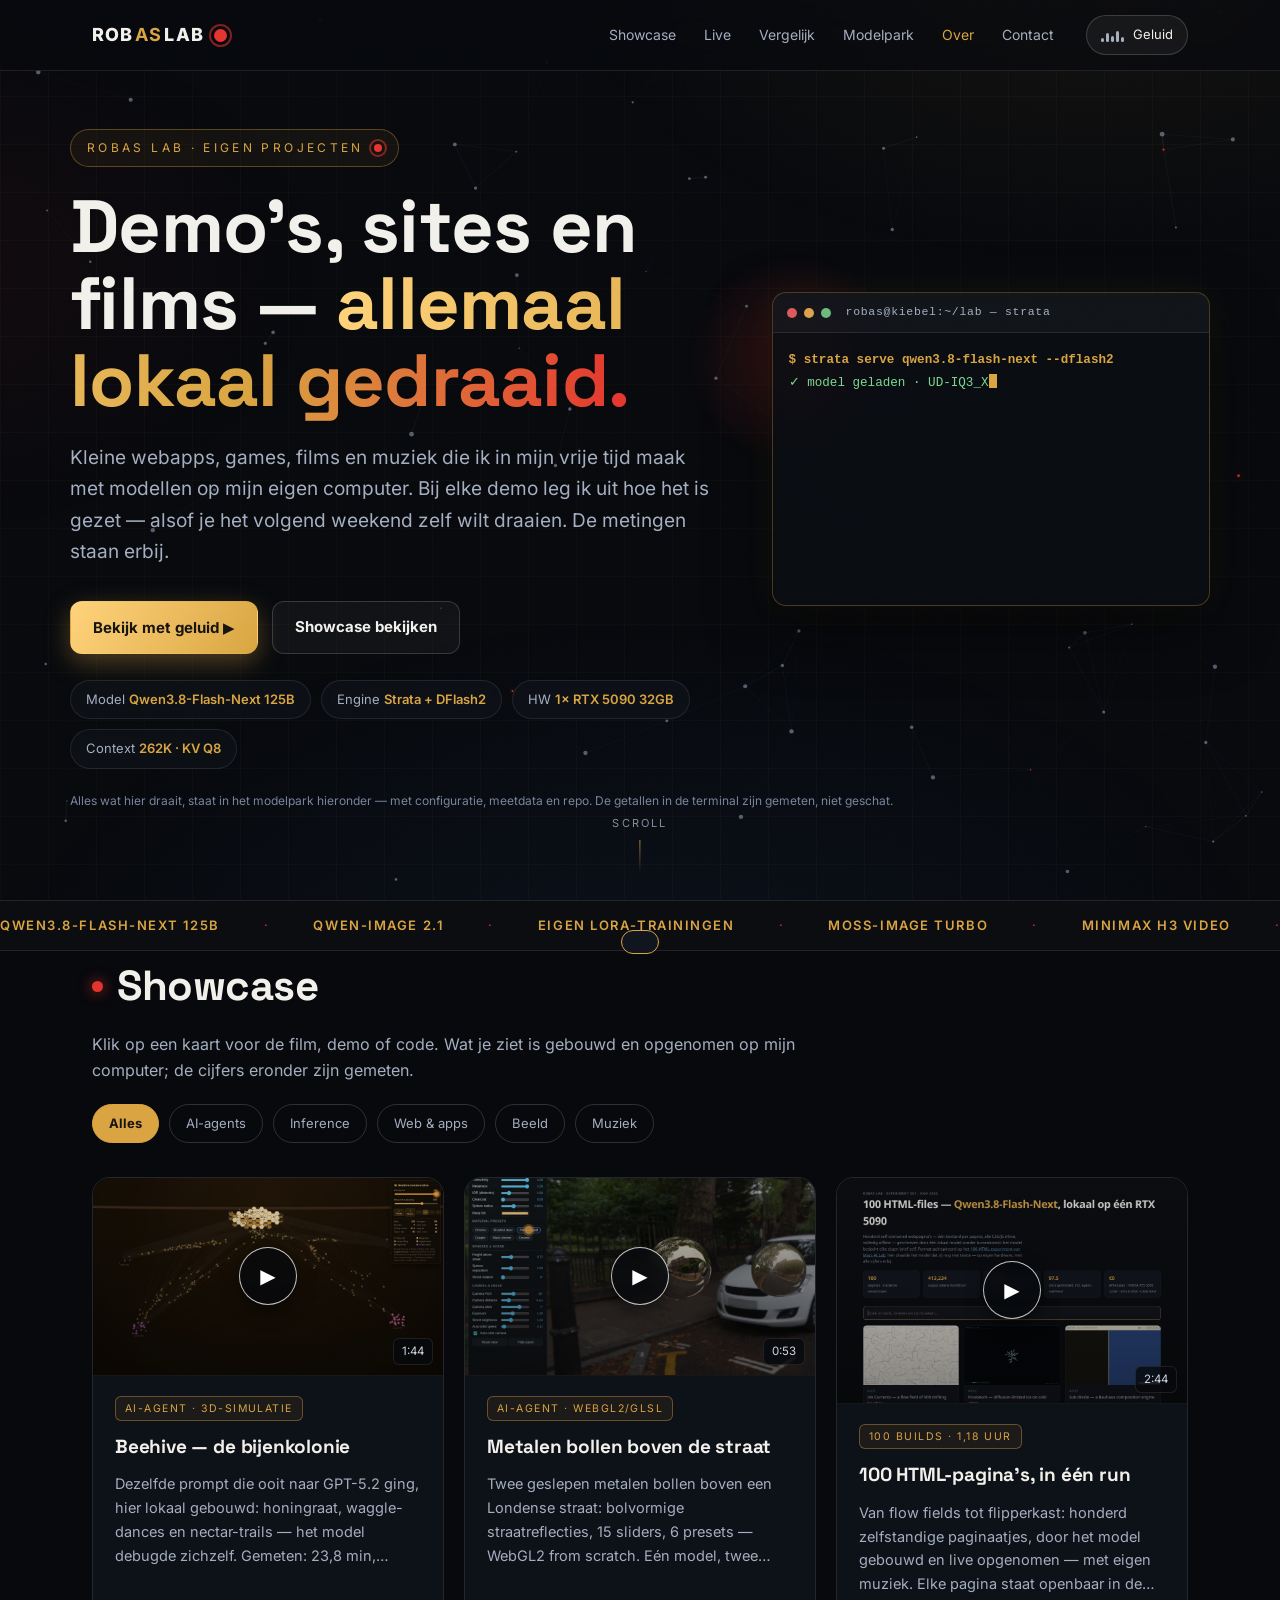
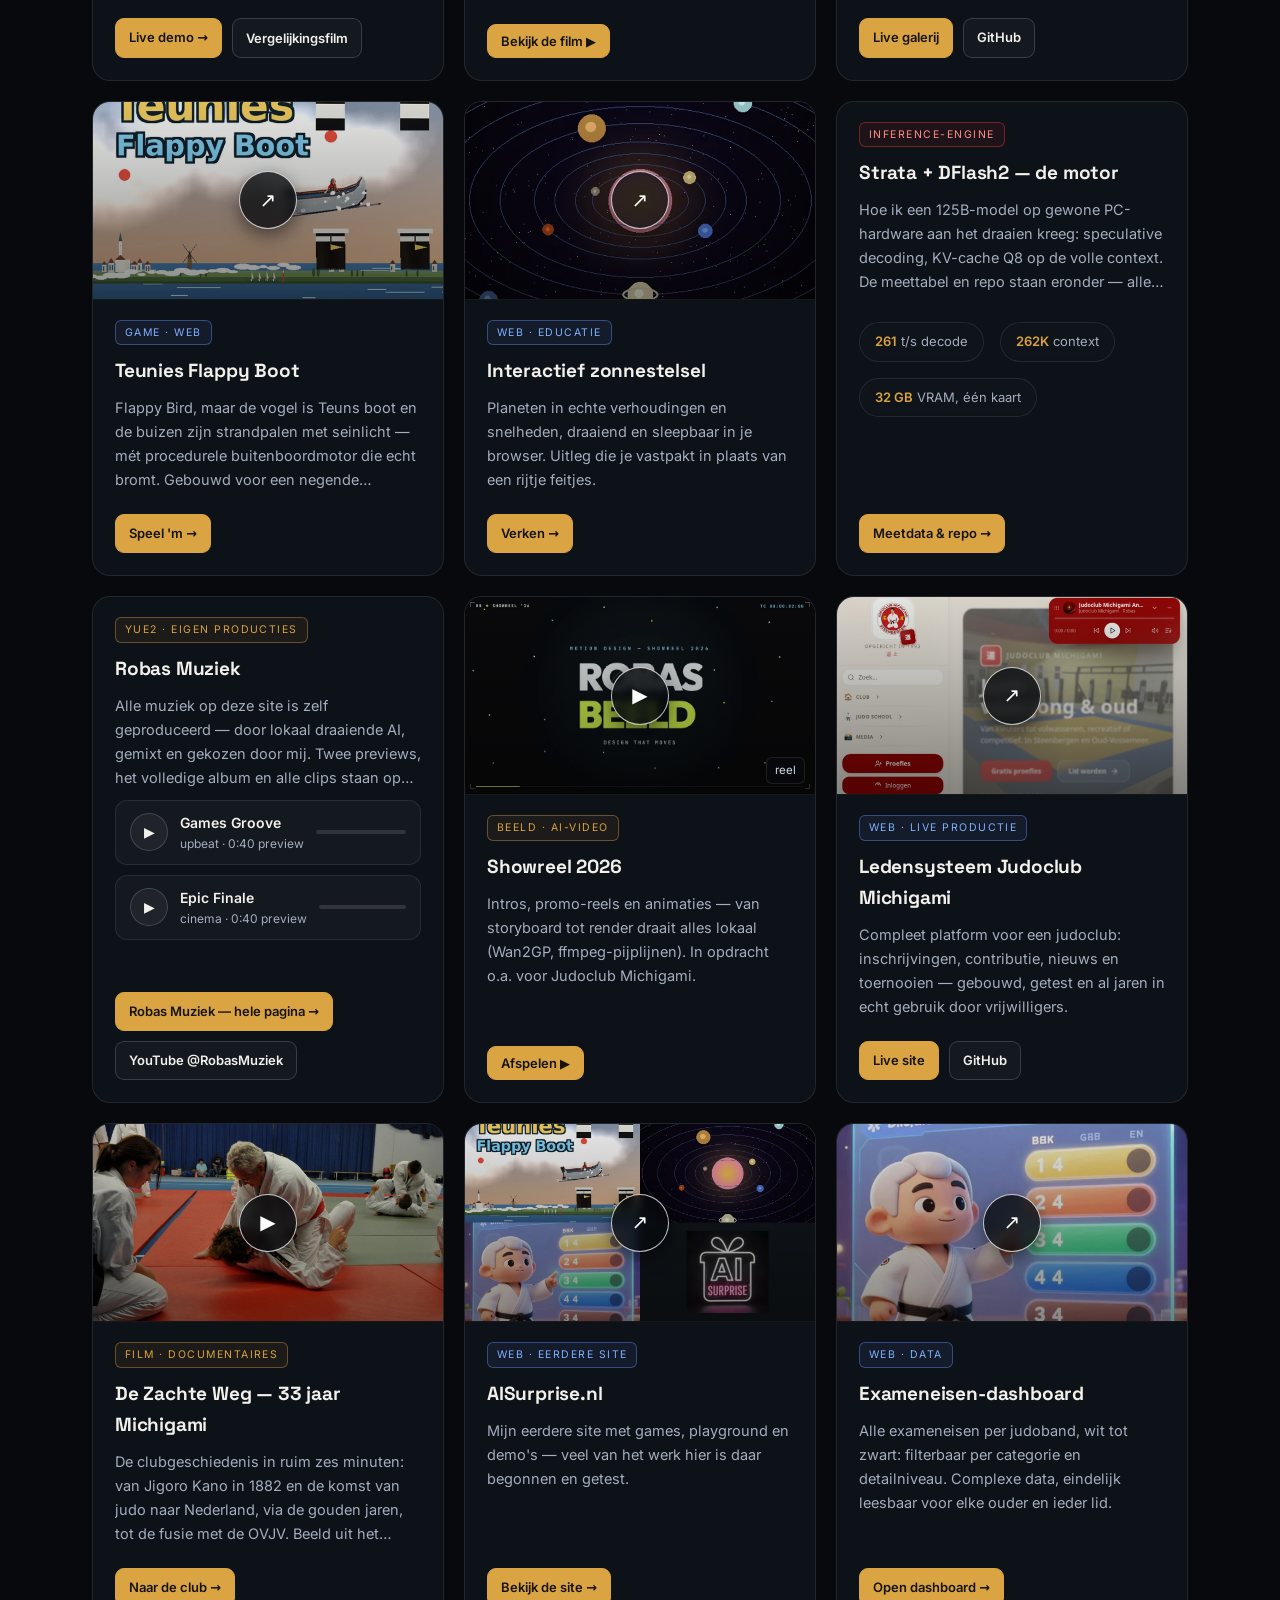
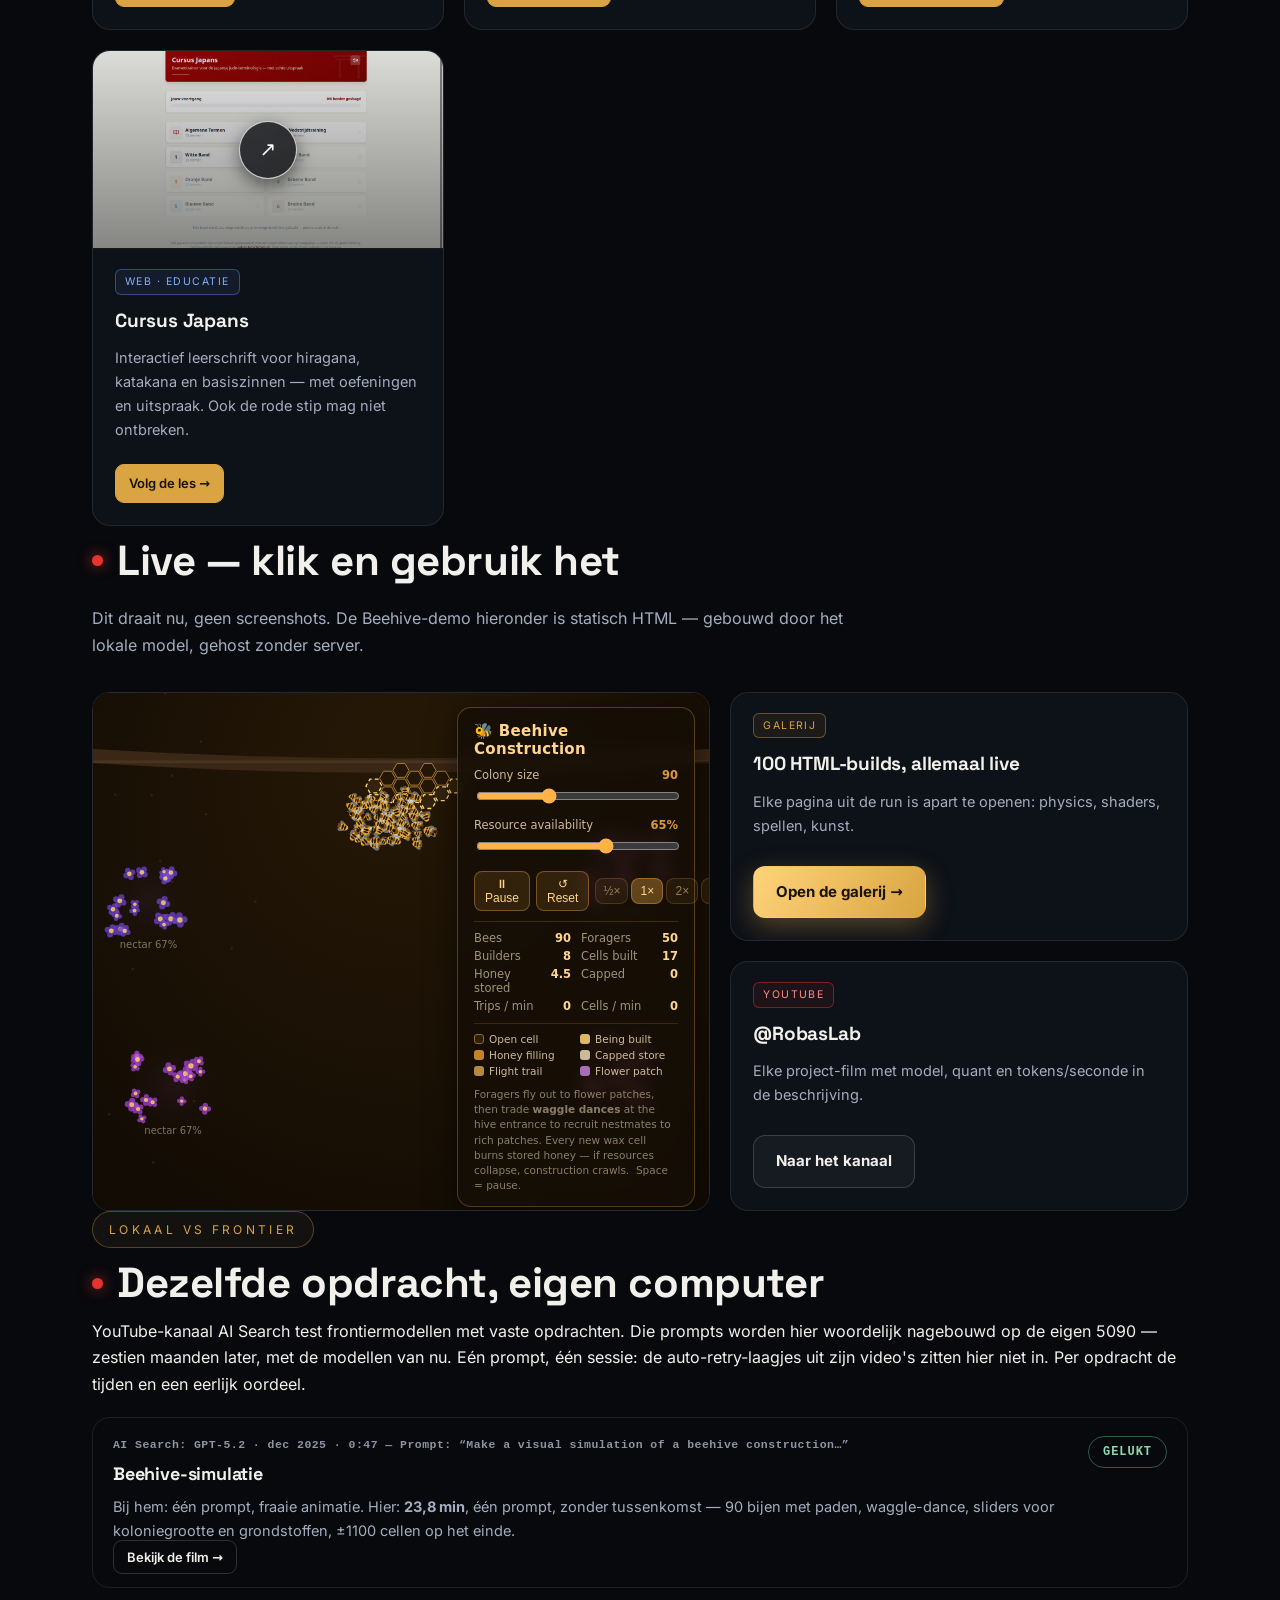
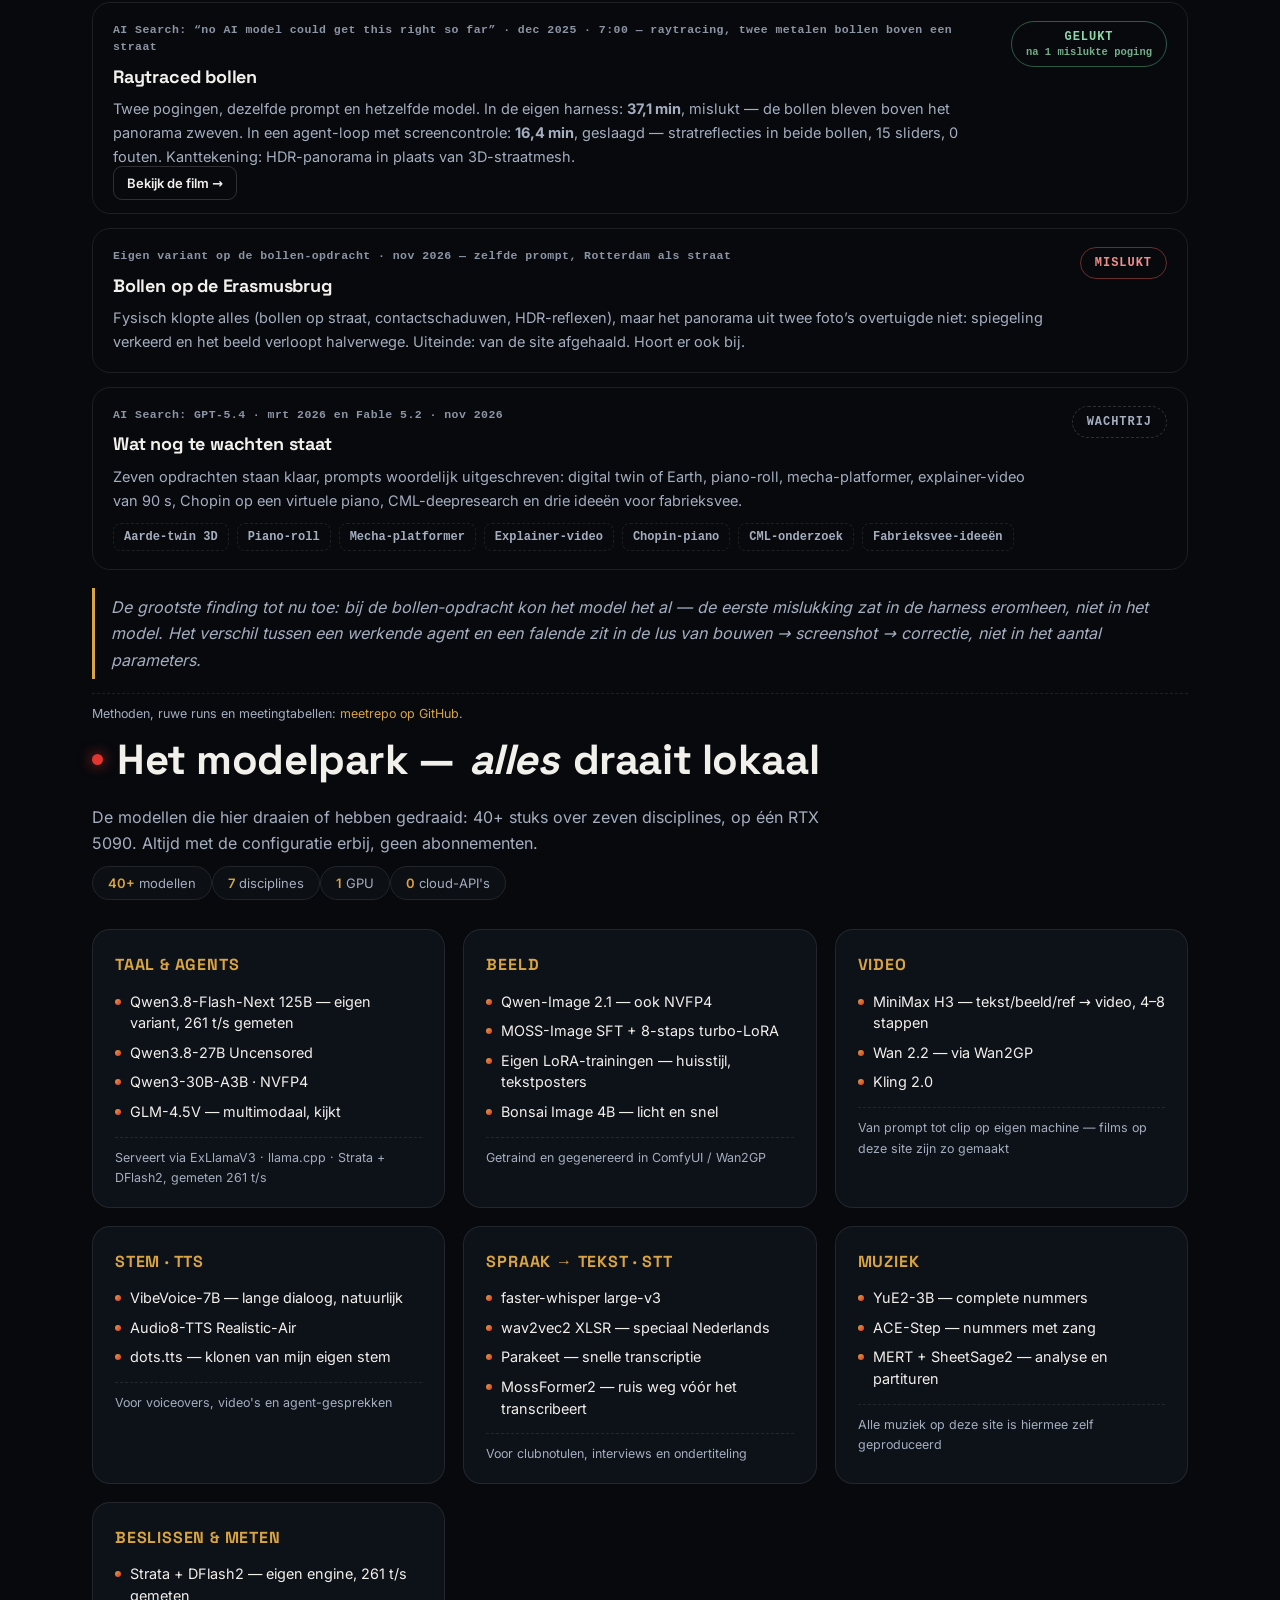
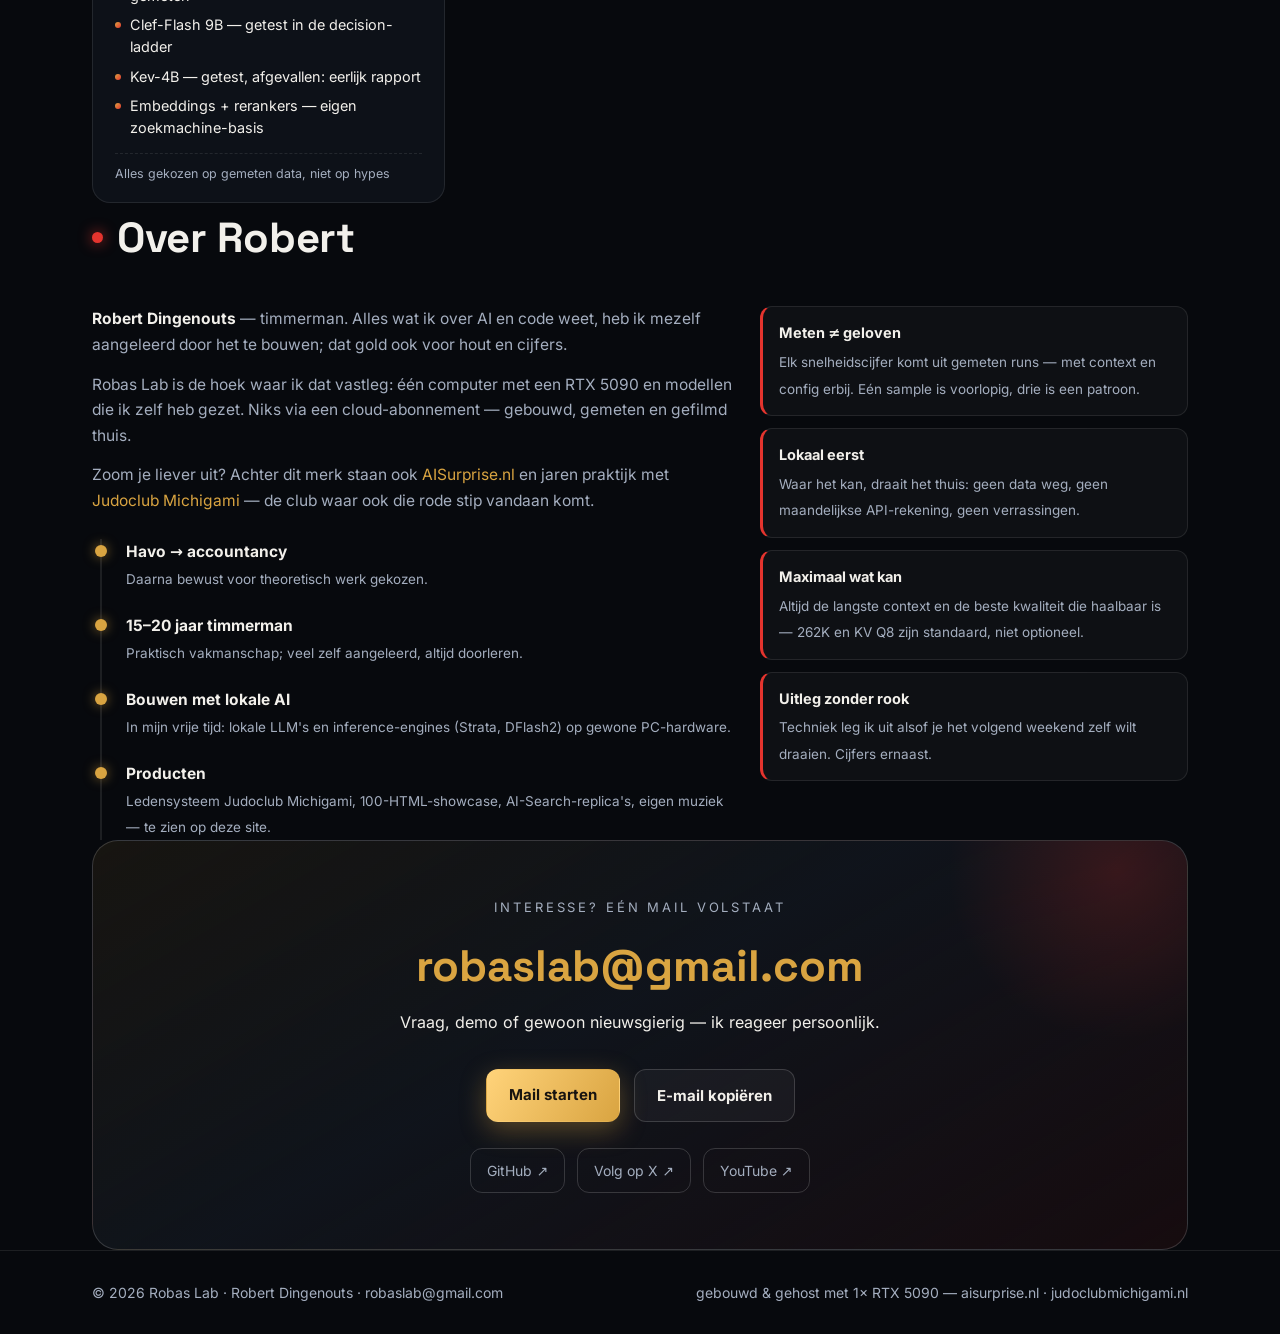
==== index.html @ 370a6f6c "Strata-card: verwijs naar standaard-protocol bench in meetrepo" ====
<!DOCTYPE html>
<html lang="nl">
<head>
<meta charset="UTF-8">
<meta name="viewport" content="width=device-width, initial-scale=1.0">
<title>Robas Lab — demo’s, sites en films, lokaal gebouwd</title>
<meta name="description" content="Demo's, webapps, games, films en muziek van Robert Dingenouts — gebouwd en gedraaid op een eigen computer met lokale AI-modellen, met de metingen erbij.">
<meta property="og:title" content="Robas Lab — demo’s, sites en films, lokaal gebouwd">
<meta property="og:description" content="Demo's, sites en films — gebouwd en gemeten op één computer, zonder cloud.">
<meta property="og:image" content="https://robaslab.nl/media/og-image.jpg">
<meta property="og:url" content="https://robaslab.nl/">
<meta name="twitter:card" content="summary_large_image">
<link rel="canonical" href="https://robaslab.nl/">
<meta property="og:type" content="website">
<link rel="icon" href="data:image/svg+xml,%3Csvg xmlns='http://www.w3.org/2000/svg' viewBox='0 0 32 32'%3E%3Ccircle cx='16' cy='16' r='10' fill='%23e4342e'/%3E%3Ccircle cx='16' cy='16' r='14' fill='none' stroke='%23d9a441' stroke-width='2'/%3E%3C/svg%3E">
<link rel="preload" href="/assets/fonts/inter-var.woff2" as="font" type="font/woff2" crossorigin>
<link rel="preload" href="/assets/fonts/space-grotesk-var.woff2" as="font" type="font/woff2" crossorigin>
<link rel="stylesheet" href="assets/app.css">
<noscript><style>.rv{opacity:1!important;transform:none!important}</style></noscript>
<script type="application/ld+json">
{"@context":"https://schema.org","@graph":[
 {"@type":"Person","name":"Robert Dingenouts","alternateName":"Robas","url":"https://robaslab.nl/","sameAs":["https://github.com/RobertDingenouts","https://www.youtube.com/@RobasLab","https://www.youtube.com/@RobasMuziek"]},
 {"@type":"WebSite","name":"Robas Lab","url":"https://robaslab.nl/","inLanguage":"nl"}]}
</script>
</head>
<body>
<a class="skip" href="#showcase">Naar inhoud</a>
<div id="bar"></div>

<header><div class="wrap"><nav>
  <span class="brand">ROB<b>AS</b> LAB<span class="dot"></span></span>
  <span class="links">
    <a href="#showcase">Showcase</a><a href="#live">Live</a><a href="#vergelijk">Vergelijk</a><a href="#modelpark">Modelpark</a><a href="#over">Over</a><a href="#contact">Contact</a>
  </span>
  <button id="bgmBtn" aria-label="Achtergrondmuziek aan/uit" aria-pressed="false"><span class="eq"><i></i><i></i><i></i><i></i><i></i></span><span class="t">Geluid</span></button>
</nav></div></header>

<canvas id="net"></canvas>

<audio id="bgm" src="media/site-bgm.m4a" loop preload="none"></audio>
<audio id="pre1" src="previews/preview-groove.m4a" preload="none"></audio>
<audio id="pre2" src="previews/preview-finale.m4a" preload="none"></audio>

<!-- ══ HERO ══ -->
<section class="hero wrap">
 <div class="hero-grid">
  <div class="hero-main">
  <span class="kicker rv">Robas Lab · eigen projecten <span class="dot"></span></span>
  <h1 class="rv" data-d="1">Demo’s, sites en films — <em>allemaal lokaal gedraaid.</em></h1>
  <p class="lead rv" data-d="2">Kleine webapps, games, films en muziek die ik in mijn vrije tijd maak met modellen op mijn eigen computer. Bij elke demo leg ik uit hoe het is gezet — alsof je het volgend weekend zelf wilt draaien. De metingen staan erbij.</p>
  <div class="cta rv" data-d="3">
    <button class="btn gold" id="soundCTA">Bekijk met geluid ▶</button>
    <a class="btn ghost" href="#showcase">Showcase bekijken</a>
  </div>
  <div class="badges rv" data-d="4">
    <span class="badge">Model <b>Qwen3.8-Flash-Next 125B</b></span>
    <span class="badge">Engine <b>Strata + DFlash2</b></span>
    <span class="badge">HW <b>1× RTX 5090 32GB</b></span>
    <span class="badge">Context <b>262K · KV Q8</b></span>
  </div>
  </div>
  <div class="term rv" data-d="4" aria-hidden="true">
    <div class="tbar"><i style="background:#f66"></i><i style="background:#fb5"></i><i style="background:#7bd88f"></i><span>robas@kiebel:~/lab — strata</span></div>
    <pre id="tlog"></pre>
  </div>
 </div>
  <p class="footnote rv" data-d="4">Alles wat hier draait, staat in het modelpark hieronder — met configuratie, meetdata en repo. De getallen in de terminal zijn gemeten, niet geschat.</p>
  <div class="scrollhint">scroll</div>
</section>

<!-- ══ MARQUEE ══ -->
<div class="marquee"><div class="track">
  <span><b>Qwen3.8-Flash-Next 125B</b><i>·</i><b>Qwen-Image 2.1</b><i>·</i><b>eigen LoRA-trainingen</b><i>·</i><b>MOSS-Image turbo</b><i>·</i><b>MiniMax H3 video</b><i>·</i><b>Wan 2.2</b><i>·</i><b>VibeVoice TTS</b><i>·</i><b>stemklonk dots.tts</b><i>·</i><b>faster-whisper NL</b><i>·</i><b>YuE2 nummers</b><i>·</i><b>ACE-Step</b><i>·</i><b>Strata + DFlash2</b><i>·</i></span>
  <span aria-hidden="true"><b>Qwen3.8-Flash-Next 125B</b><i>·</i><b>Qwen-Image 2.1</b><i>·</i><b>eigen LoRA-trainingen</b><i>·</i><b>MOSS-Image turbo</b><i>·</i><b>MiniMax H3 video</b><i>·</i><b>Wan 2.2</b><i>·</i><b>VibeVoice TTS</b><i>·</i><b>stemklonk dots.tts</b><i>·</i><b>faster-whisper NL</b><i>·</i><b>YuE2 nummers</b><i>·</i><b>ACE-Step</b><i>·</i><b>Strata + DFlash2</b><i>·</i></span>
</div></div>

<!-- ══ SHOWCASE ══ -->
<section id="showcase" class="wrap">
  <div class="sec-head">
    <h2 class="rv">Showcase</h2>
    <p class="rv" data-d="1">Klik op een kaart voor de film, demo of code. Wat je ziet is gebouwd en opgenomen op mijn computer; de cijfers eronder zijn gemeten.</p>
    <div class="chips rv" data-d="2">
      <button class="chip on" data-filter="all" aria-pressed="true">Alles</button>
      <button class="chip" data-filter="agent" aria-pressed="false">AI-agents</button>
      <button class="chip" data-filter="engine" aria-pressed="false">Inference</button>
      <button class="chip" data-filter="web" aria-pressed="false">Web & apps</button>
      <button class="chip" data-filter="beeld" aria-pressed="false">Beeld</button>
      <button class="chip" data-filter="muziek" aria-pressed="false">Muziek</button>
    </div>
  </div>

  <div class="grid">
    <article class="card rv" data-tags="agent beeld">
      <div class="media" data-open="media/film-beehive.mp4" data-label="Beehive — lokaal gebouwde bijenkolonie-agent (film, 1:44)">
        <img src="media/poster-beehive.jpg" alt="Beehive simulatie poster" loading="lazy">
        <div class="play"><i>▶</i></div><span class="dur">1:44</span>
      </div>
      <div class="body"><span class="tag">AI-agent · 3D-simulatie</span>
        <h3>Beehive — de bijenkolonie</h3>
        <p>Dezelfde prompt die ooit naar GPT-5.2 ging, hier lokaal gebouwd: honingraat, waggle-dances en nectar-trails — het model debugde zichzelf. Gemeten: 23,8 min, 8,77M tokens (99% cache).</p>
        <div class="row"><a class="mini solid" href="apps/beehive.html" target="_blank" rel="noopener">Live demo →</a>
          <button class="mini" data-open="media/beehive-compare.mp4" data-label="Zij (GPT-5.2) vs. de onzen — zelfde prompt, 60 seconden">Vergelijkingsfilm</button></div>
      </div>
    </article>

    <article class="card rv" data-d="1" data-tags="agent beeld">
      <div class="media" data-open="media/film-spheres.mp4" data-label="Metalen bollen boven de straat — bolvormige reflecties (film, 0:53)">
        <img src="media/poster-spheres.jpg" alt="Metalen bollen met straatreflecties" loading="lazy">
        <div class="play"><i>▶</i></div><span class="dur">0:53</span>
      </div>
      <div class="body"><span class="tag">AI-agent · WebGL2/GLSL</span>
        <h3>Metalen bollen boven de straat</h3>
        <p>Twee geslepen metalen bollen boven een Londense straat: bolvormige straatreflecties, 15 sliders, 6 presets — WebGL2 from scratch. Eén model, twee opzetten: met een agent die z'n eigen beeld checkt in 16,4 min geslaagd; zonder faalde het.</p>
        <div class="row"><button class="mini solid" data-open="media/film-spheres.mp4" data-label="Metalen bollen boven de straat (film)">Bekijk de film ▶</button></div>
      </div>
    </article>

    <article class="card rv" data-tags="agent web">
      <div class="media" data-open="https://www.youtube-nocookie.com/embed/NDL1NnzTWKs" data-type="yt" data-label="100 HTML-pagina's, zelf gebouwd door mijn lokale AI (YouTube, 2:44)">
        <img src="media/poster-100html.png" alt="Galerij van 100 HTML-pagina's" loading="lazy">
        <div class="play"><i>▶</i></div><span class="dur">2:44</span>
      </div>
      <div class="body"><span class="tag">100 builds · 1,18 uur</span>
        <h3>100 HTML-pagina's, in één run</h3>
        <p>Van flow fields tot flipperkast: honderd zelfstandige paginaatjes, door het model gebouwd en live opgenomen — met eigen muziek. Elke pagina staat openbaar in de galerij.</p>
        <div class="row"><a class="mini solid" href="https://robertdingenouts.github.io/Qwen3.8-Flash-Next-100-HTML-Files/" target="_blank" rel="noopener">Live galerij</a>
          <a class="mini" href="https://github.com/RobertDingenouts/Qwen3.8-Flash-Next-100-HTML-Files" target="_blank" rel="noopener">GitHub</a></div>
      </div>
    </article>

    <article class="card rv" data-tags="web">
      <div class="media" data-open="https://aisurprise.nl/apps/teunies-flappy-boot/index.html" data-type="demo" data-label="Teunies Flappy Boot — speelbaar in je browser">
        <img src="media/poster-teunies.jpg" alt="Teunies Flappy Boot" loading="lazy">
        <div class="play"><i>↗</i></div>
      </div>
      <div class="body"><span class="tag blue">Game · web</span>
        <h3>Teunies Flappy Boot</h3>
        <p>Flappy Bird, maar de vogel is Teuns boot en de buizen zijn strandpalen met seinlicht — mét procedurele buitenboordmotor die echt bromt. Gebouwd voor een negende verjaardag, live in de browser.</p>
        <div class="row"><a class="mini solid" href="https://aisurprise.nl/apps/teunies-flappy-boot/index.html" target="_blank" rel="noopener">Speel 'm →</a></div>
      </div>
    </article>

    <article class="card rv" data-d="1" data-tags="web">
      <div class="media" data-open="https://aisurprise.nl/playground/zonnestelsel" data-type="demo" data-label="Interactief zonnestelsel — draaiend 3D-model in je browser">
        <img src="media/poster-zonnestelsel.jpg" alt="Interactief zonnestelsel" loading="lazy">
        <div class="play"><i>↗</i></div>
      </div>
      <div class="body"><span class="tag blue">Web · educatie</span>
        <h3>Interactief zonnestelsel</h3>
        <p>Planeten in echte verhoudingen en snelheden, draaiend en sleepbaar in je browser. Uitleg die je vastpakt in plaats van een rijtje feitjes.</p>
        <div class="row"><a class="mini solid" href="https://aisurprise.nl/playground/zonnestelsel" target="_blank" rel="noopener">Verken →</a></div>
      </div>
    </article>

    <article class="card rv" data-d="1" data-tags="engine">
      <div class="body"><span class="tag red">Inference-engine</span>
        <h3>Strata + DFlash2 — de motor</h3>
        <p>Hoe ik een 125B-model op gewone PC-hardware aan het draaien kreeg: speculative decoding, KV-cache Q8 op de volle context. De meettabel en repo staan eronder — alles is gemeten, niets geschat. Ook een standaard-protocol bench (thinking aan, 11/12 sanity-checks) staat in de repo.</p>
        <div class="row" style="gap:16px;margin:6px 0 2px">
          <span class="badge"><b>261</b> t/s decode</span><span class="badge"><b>262K</b> context</span><span class="badge"><b>32 GB</b> VRAM, één kaart</span>
        </div>
        <div class="row"><a class="mini solid" href="https://github.com/RobertDingenouts/qwen38-flashnext-strata-rtx5090" target="_blank" rel="noopener">Meetdata & repo →</a></div>
      </div>
    </article>

    <article class="card rv" data-d="2" data-tags="muziek">
      <div class="body"><span class="tag">YuE2 · eigen producties</span>
        <h3>Robas Muziek</h3>
        <p>Alle muziek op deze site is zelf geproduceerd — door lokaal draaiende AI, gemixt en gekozen door mij. Twee previews, het volledige album en alle clips staan op de eigen muzieksite:</p>
        <div class="trackrow"><button data-p="1" aria-label="Preview afspelen">▶</button><div><div class="tt">Games Groove</div><div class="ts">upbeat · 0:40 preview</div></div><div class="prog"><i></i></div></div>
        <div class="trackrow"><button data-p="2" aria-label="Preview afspelen">▶</button><div><div class="tt">Epic Finale</div><div class="ts">cinema · 0:40 preview</div></div><div class="prog"><i></i></div></div>
        <div class="row"><a class="mini solid" href="/muziek/">Robas Muziek — hele pagina →</a><a class="mini" href="https://www.youtube.com/@RobasMuziek" target="_blank" rel="noopener">YouTube @RobasMuziek</a></div>
      </div>
    </article>

    <article class="card rv" data-tags="beeld">
      <div class="media" data-open="media/showreel.mp4" data-label="Robas Beeld — showreel 2026">
        <img src="media/poster-showreel.jpg" alt="Showreel poster" loading="lazy">
        <div class="play"><i>▶</i></div><span class="dur">reel</span>
      </div>
      <div class="body"><span class="tag">Beeld · AI-video</span>
        <h3>Showreel 2026</h3>
        <p>Intros, promo-reels en animaties — van storyboard tot render draait alles lokaal (Wan2GP, ffmpeg-pijplijnen). In opdracht o.a. voor Judoclub Michigami.</p>
        <div class="row"><button class="mini solid" data-open="media/showreel.mp4" data-label="Robas Beeld — showreel 2026">Afspelen ▶</button></div>
      </div>
    </article>

    <article class="card rv" data-d="1" data-tags="web">
      <div class="media" data-open="https://judoclubmichigami.nl" data-type="demo" data-label="Judoclub Michigami — ledensysteem & website (live)">
        <img src="media/poster-judoclub.jpg" alt="Judoclub Michigami platform" loading="lazy">
        <div class="play"><i>↗</i></div>
      </div>
      <div class="body"><span class="tag blue">Web · live productie</span>
        <h3>Ledensysteem Judoclub Michigami</h3>
        <p>Compleet platform voor een judoclub: inschrijvingen, contributie, nieuws en toernooien — gebouwd, getest en al jaren in echt gebruik door vrijwilligers.</p>
        <div class="row"><a class="mini solid" href="https://judoclubmichigami.nl" target="_blank" rel="noopener">Live site</a>
          <a class="mini" href="https://github.com/RobertDingenouts/judoclub-michigami" target="_blank" rel="noopener">GitHub</a></div>
      </div>
    </article>

    <article class="card rv" data-d="2" data-tags="beeld">
      <div class="media" data-open="https://www.youtube-nocookie.com/embed/2Y2AwNtH3Qk" data-type="yt" data-label="De Zachte Weg — 33 jaar Judoclub Michigami (1882–2027)">
        <img src="media/poster-docu.jpg" alt="De Zachte Weg — mini-documentaire Judoclub Michigami" loading="lazy">
        <div class="play"><i>▶</i></div>
      </div>
      <div class="body"><span class="tag">Film · documentaires</span>
        <h3>De Zachte Weg — 33 jaar Michigami</h3>
        <p>De clubgeschiedenis in ruim zes minuten: van Jigoro Kano in 1882 en de komst van judo naar Nederland, via de gouden jaren, tot de fusie met de OVJV. Beeld uit het clubarchief, vertelling en montage vanaf mijn rig — met hoofdstukken in de beschrijving.</p>
        <div class="row"><a class="mini solid" href="https://judoclubmichigami.nl" target="_blank" rel="noopener">Naar de club →</a></div>
      </div>
    </article>

    <article class="card rv" data-d="3" data-tags="web">
      <div class="media" data-open="https://aisurprise.nl" data-type="demo" data-label="AISurprise.nl — studio-site met al de showcases en games">
        <img src="media/poster-aisurprise.jpg" alt="AISurprise.nl" loading="lazy">
        <div class="play"><i>↗</i></div>
      </div>
      <div class="body"><span class="tag blue">Web · eerdere site</span>
        <h3>AISurprise.nl</h3>
        <p>Mijn eerdere site met games, playground en demo's — veel van het werk hier is daar begonnen en getest.</p>
        <div class="row"><a class="mini solid" href="https://aisurprise.nl" target="_blank" rel="noopener">Bekijk de site →</a></div>
      </div>
    </article>

    <article class="card rv" data-d="4" data-tags="web">
      <div class="media" data-open="https://aisurprise.nl/apps/exameneisen-dashboard.html" data-type="demo" data-label="Exameneisen-dashboard — alle judo-eisen per band, filterbaar">
        <img src="media/poster-exameneisen.jpg" alt="Exameneisen dashboard" loading="lazy">
        <div class="play"><i>↗</i></div>
      </div>
      <div class="body"><span class="tag blue">Web · data</span>
        <h3>Exameneisen-dashboard</h3>
        <p>Alle exameneisen per judoband, wit tot zwart: filterbaar per categorie en detailniveau. Complexe data, eindelijk leesbaar voor elke ouder en ieder lid.</p>
        <div class="row"><a class="mini solid" href="https://aisurprise.nl/apps/exameneisen-dashboard.html" target="_blank" rel="noopener">Open dashboard →</a></div>
      </div>
    </article>

    <article class="card rv" data-d="2" data-tags="web">
      <div class="media" data-open="https://robertdingenouts.github.io/cursus-japans/" data-type="demo" data-label="Cursus Japans — interactief leerschrift (live)">
        <img src="media/poster-japans.jpg" alt="Cursus Japans website" loading="lazy">
        <div class="play"><i>↗</i></div>
      </div>
      <div class="body"><span class="tag blue">Web · educatie</span>
        <h3>Cursus Japans</h3>
        <p>Interactief leerschrift voor hiragana, katakana en basiszinnen — met oefeningen en uitspraak. Ook de rode stip mag niet ontbreken.</p>
        <div class="row"><a class="mini solid" href="https://robertdingenouts.github.io/cursus-japans/" target="_blank" rel="noopener">Volg de les →</a></div>
      </div>
    </article>
  </div>
</section>

<!-- ══ LIVE ══ -->
<section id="live" class="wrap">
  <div class="sec-head">
    <h2 class="rv">Live — klik en gebruik het</h2>
    <p class="rv" data-d="1">Dit draait nu, geen screenshots. De Beehive-demo hieronder is statisch HTML — gebouwd door het lokale model, gehost zonder server.</p>
  </div>
  <div class="livegrid">
    <div class="livebox rv"><iframe src="apps/beehive.html" title="Beehive live demo" loading="lazy" allowfullscreen></iframe></div>
    <div style="display:flex;flex-direction:column;gap:20px">
      <div class="card rv" data-d="1"><div class="body">
        <span class="tag">Galerij</span><h3>100 HTML-builds, allemaal live</h3>
        <p>Elke pagina uit de run is apart te openen: physics, shaders, spellen, kunst.</p>
        <div class="row"><a class="btn gold" style="margin-top:6px" href="https://robertdingenouts.github.io/Qwen3.8-Flash-Next-100-HTML-Files/" target="_blank" rel="noopener">Open de galerij →</a></div>
      </div></div>
      <div class="card rv" data-d="2"><div class="body">
        <span class="tag red">YouTube</span><h3>@RobasLab</h3>
        <p>Elke project-film met model, quant en tokens/seconde in de beschrijving.</p>
        <div class="row"><a class="btn ghost" style="margin-top:6px" href="https://www.youtube.com/@RobasLab" target="_blank" rel="noopener">Naar het kanaal</a></div>
      </div></div>
    </div>
  </div>
</section>

<!-- ══ MODELARK ══ -->
<section id="vergelijk" class="wrap">
  <span class="kicker rv">Lokaal vs frontier</span>
  <h2 class="rv">Dezelfde opdracht, eigen computer</h2>
  <p class="sub rv">YouTube-kanaal AI Search test frontiermodellen met vaste opdrachten. Die prompts worden hier woordelijk nagebouwd op de eigen 5090 — zestien maanden later, met de modellen van nu. Eén prompt, één sessie: de auto-retry-laagjes uit zijn video's zitten hier niet in. Per opdracht de tijden en een eerlijk oordeel.</p>
  <div class="vs rv">
    <div class="vrow"><div>
      <div class="vmeta">AI Search: GPT-5.2 · dec 2025 · 0:47 — Prompt: “Make a visual simulation of a beehive construction…”</div>
      <h3>Beehive-simulatie</h3>
      <p>Bij hem: één prompt, fraaie animatie. Hier: <b>23,8 min</b>, één prompt, zonder tussenkomst — 90 bijen met paden, waggle-dance, sliders voor koloniegrootte en grondstoffen, ±1100 cellen op het einde.</p>
      <div class="row"><span class="mini" data-open="media/film-beehive.mp4" data-type="film" data-label="Beehive — 23,8 min, 1 prompt, lokaal">Bekijk de film →</span></div>
    </div><span class="vstat ok">Gelukt</span></div>
    <div class="vrow"><div>
      <div class="vmeta">AI Search: “no AI model could get this right so far” · dec 2025 · 7:00 — raytracing, twee metalen bollen boven een straat</div>
      <h3>Raytraced bollen</h3>
      <p>Twee pogingen, dezelfde prompt en hetzelfde model. In de eigen harness: <b>37,1 min</b>, mislukt — de bollen bleven boven het panorama zweven. In een agent-loop met screencontrole: <b>16,4 min</b>, geslaagd — stratreflecties in beide bollen, 15 sliders, 0 fouten. Kanttekening: HDR-panorama in plaats van 3D-straatmesh.</p>
      <div class="row"><span class="mini" data-open="media/film-spheres.mp4" data-type="film" data-label="Metalen bollen boven de straat — raytracing, lokaal">Bekijk de film →</span></div>
    </div><span class="vstat ok">Gelukt<br><small>na 1 mislukte poging</small></span></div>
    <div class="vrow"><div>
      <div class="vmeta">Eigen variant op de bollen-opdracht · nov 2026 — zelfde prompt, Rotterdam als straat</div>
      <h3>Bollen op de Erasmusbrug</h3>
      <p>Fysisch klopte alles (bollen op straat, contactschaduwen, HDR-reflexen), maar het panorama uit twee foto’s overtuigde niet: spiegeling verkeerd en het beeld verloopt halverwege. Uiteinde: van de site afgehaald. Hoort er ook bij.</p>
    </div><span class="vstat fail">Mislukt</span></div>
    <div class="vrow"><div>
      <div class="vmeta">AI Search: GPT-5.4 · mrt 2026 en Fable 5.2 · nov 2026</div>
      <h3>Wat nog te wachten staat</h3>
      <p>Zeven opdrachten staan klaar, prompts woordelijk uitgeschreven: digital twin of Earth, piano-roll, mecha-platformer, explainer-video van 90 s, Chopin op een virtuele piano, CML-deepresearch en drie ideeën voor fabrieksvee.</p>
      <div class="vlist"><span>Aarde-twin 3D</span><span>Piano-roll</span><span>Mecha-platformer</span><span>Explainer-video</span><span>Chopin-piano</span><span>CML-onderzoek</span><span>Fabrieksvee-ideeën</span></div>
    </div><span class="vstat wait">Wachtrij</span></div>
  </div>
  <p class="vlesson rv">De grootste finding tot nu toe: bij de bollen-opdracht kon het model het al — de eerste mislukking zat in de harness eromheen, niet in het model. Het verschil tussen een werkende agent en een falende zit in de lus van bouwen → screenshot → correctie, niet in het aantal parameters.</p>
  <p class="mnote rv">Methoden, ruwe runs en meetingtabellen: <a href="https://github.com/RobertDingenouts/qwen38-flashnext-strata-rtx5090" target="_blank" rel="noopener">meetrepo op GitHub</a>.</p>
</section>
<section id="modelpark" class="wrap">
  <div class="sec-head">
    <h2 class="rv">Het modelpark — <em> alles</em> draait lokaal</h2>
    <p class="rv" data-d="1">De modellen die hier draaien of hebben gedraaid: 40+ stuks over zeven disciplines, op één RTX 5090. Altijd met de configuratie erbij, geen abonnementen.</p>
    <div class="row rv" data-d="2" style="gap:12px;margin-top:12px;flex-wrap:wrap">
      <span class="badge"><b>40+</b> modellen</span><span class="badge"><b>7</b> disciplines</span><span class="badge"><b>1</b> GPU</span><span class="badge"><b>0</b> cloud-API's</span>
    </div>
  </div>
  <div class="mparks">
    <article class="mcard rv" data-d="1"><h3>Taal &amp; agents</h3>
      <ul><li>Qwen3.8-Flash-Next 125B — eigen variant, 261 t/s gemeten</li><li>Qwen3.8-27B Uncensored</li><li>Qwen3-30B-A3B · NVFP4</li><li>GLM-4.5V — multimodaal, kijkt</li></ul>
      <p class="mnote">Serveert via ExLlamaV3 · llama.cpp · Strata + DFlash2, gemeten 261 t/s</p></article>
    <article class="mcard rv" data-d="2"><h3>Beeld</h3>
      <ul><li>Qwen-Image 2.1 — ook NVFP4</li><li>MOSS-Image SFT + 8-staps turbo-LoRA</li><li>Eigen LoRA-trainingen — huisstijl, tekstposters</li><li>Bonsai Image 4B — licht en snel</li></ul>
      <p class="mnote">Getraind en gegenereerd in ComfyUI / Wan2GP</p></article>
    <article class="mcard rv" data-d="3"><h3>Video</h3>
      <ul><li>MiniMax H3 — tekst/beeld/ref → video, 4–8 stappen</li><li>Wan 2.2 — via Wan2GP</li><li>Kling 2.0</li></ul>
      <p class="mnote">Van prompt tot clip op eigen machine — films op deze site zijn zo gemaakt</p></article>
    <article class="mcard rv" data-d="4"><h3>Stem · TTS</h3>
      <ul><li>VibeVoice-7B — lange dialoog, natuurlijk</li><li>Audio8-TTS Realistic-Air</li><li>dots.tts — klonen van mijn eigen stem</li></ul>
      <p class="mnote">Voor voiceovers, video's en agent-gesprekken</p></article>
    <article class="mcard rv" data-d="5"><h3>Spraak → tekst · STT</h3>
      <ul><li>faster-whisper large-v3</li><li>wav2vec2 XLSR — speciaal Nederlands</li><li>Parakeet — snelle transcriptie</li><li>MossFormer2 — ruis weg vóór het transcribeert</li></ul>
      <p class="mnote">Voor clubnotulen, interviews en ondertiteling</p></article>
    <article class="mcard rv" data-d="6"><h3>Muziek</h3>
      <ul><li>YuE2-3B — complete nummers</li><li>ACE-Step — nummers met zang</li><li>MERT + SheetSage2 — analyse en partituren</li></ul>
      <p class="mnote">Alle muziek op deze site is hiermee zelf geproduceerd</p></article>
    <article class="mcard rv" data-d="7"><h3>Beslissen &amp; meten</h3>
      <ul><li>Strata + DFlash2 — eigen engine, 261 t/s gemeten</li><li>Clef-Flash 9B — getest in de decision-ladder</li><li>Kev-4B — getest, afgevallen: eerlijk rapport</li><li>Embeddings + rerankers — eigen zoekmachine-basis</li></ul>
      <p class="mnote">Alles gekozen op gemeten data, niet op hypes</p></article>
  </div>
</section>


<!-- ══ OVER ══ -->
<section id="over" class="wrap">
  <div class="sec-head"><h2 class="rv">Over Robert</h2></div>
  <div class="over">
    <div class="prose rv">
      <p><b>Robert Dingenouts</b> — timmerman. Alles wat ik over AI en code weet, heb ik mezelf aangeleerd door het te bouwen; dat gold ook voor hout en cijfers.</p>
      <p>Robas Lab is de hoek waar ik dat vastleg: één computer met een RTX 5090 en modellen die ik zelf heb gezet. Niks via een cloud-abonnement — gebouwd, gemeten en gefilmd thuis.</p>
      <p>Zoom je liever uit? Achter dit merk staan ook <a href="https://aisurprise.nl" target="_blank" rel="noopener">AISurprise.nl</a> en jaren praktijk met <a href="https://judoclubmichigami.nl" target="_blank" rel="noopener">Judoclub Michigami</a> — de club waar ook die rode stip vandaan komt.</p>
      <div class="timeline" style="margin-top:26px">
        <div class="tl"><h4>Havo → accountancy</h4><span>Daarna bewust voor theoretisch werk gekozen.</span></div>
        <div class="tl"><h4>15–20 jaar timmerman</h4><span>Praktisch vakmanschap; veel zelf aangeleerd, altijd doorleren.</span></div>
        <div class="tl"><h4>Bouwen met lokale AI</h4><span>In mijn vrije tijd: lokale LLM's en inference-engines (Strata, DFlash2) op gewone PC-hardware.</span></div>
        <div class="tl"><h4>Producten</h4><span>Ledensysteem Judoclub Michigami, 100-HTML-showcase, AI-Search-replica's, eigen muziek — te zien op deze site.</span></div>
      </div>
    </div>
    <div class="principles">
      <div class="pr rv"><b>Meten ≠ geloven</b><span>Elk snelheidscijfer komt uit gemeten runs — met context en config erbij. Eén sample is voorlopig, drie is een patroon.</span></div>
      <div class="pr rv" data-d="1"><b>Lokaal eerst</b><span>Waar het kan, draait het thuis: geen data weg, geen maandelijkse API-rekening, geen verrassingen.</span></div>
      <div class="pr rv" data-d="2"><b>Maximaal wat kan</b><span>Altijd de langste context en de beste kwaliteit die haalbaar is — 262K en KV Q8 zijn standaard, niet optioneel.</span></div>
      <div class="pr rv" data-d="3"><b>Uitleg zonder rook</b><span>Techniek leg ik uit alsof je het volgend weekend zelf wilt draaien. Cijfers ernaast.</span></div>
    </div>
  </div>
</section>

<!-- ══ CONTACT ══ -->
<section id="contact" class="wrap">
  <div class="contact rv">
    <div class="lbl">Interesse? Eén mail volstaat</div>
    <a class="mail" href="mailto:robaslab@gmail.com">robaslab@gmail.com</a>
    <p class="lead" style="max-width:560px;margin:0 auto">Vraag, demo of gewoon nieuwsgierig — ik reageer persoonlijk.</p>
    <div class="cta" style="justify-content:center">
      <a class="btn gold" href="mailto:robaslab@gmail.com">Mail starten</a>
      <button class="btn ghost" data-copy="robaslab@gmail.com">E-mail kopiëren</button>
    </div>
    <div class="socials">
      <a href="https://github.com/RobertDingenouts" target="_blank" rel="noopener">GitHub ↗</a>
      <a href="https://x.com/Aireport_nl" target="_blank" rel="noopener">Volg op X ↗</a>
      <a href="https://www.youtube.com/@RobasLab" target="_blank" rel="noopener">YouTube ↗</a>
    </div>
  </div>
</section>

<footer><div class="wrap foot">
  <span>© <span id="yy"></span> Robas Lab · Robert Dingenouts · <a href="mailto:robaslab@gmail.com">robaslab@gmail.com</a></span>
  <span>gebouwd &amp; gehost met 1× RTX 5090 — <a href="https://aisurprise.nl" target="_blank" rel="noopener">aisurprise.nl</a> · <a href="https://judoclubmichigami.nl" target="_blank" rel="noopener">judoclubmichigami.nl</a></span>
</div></footer>

<!-- ══ LIGHTBOX + TOAST ══ -->
<div id="lb" role="dialog" aria-modal="true" aria-label="Mediakijker" aria-hidden="true"><figure class="frame"><figcaption></figcaption><button class="x" aria-label="Sluiten">✕</button></figure></div>
<div id="toast"></div>
<script src="assets/app.js"></script>
</body>
</html>
---- assets/app.css ----
@font-face{font-family:Inter;font-style:normal;font-weight:400 800;font-display:swap;src:url(fonts/inter-var.woff2) format("woff2")}
@font-face{font-family:"Space Grotesk";font-style:normal;font-weight:500 700;font-display:swap;src:url(fonts/space-grotesk-var.woff2) format("woff2")}
/* ═══════════════ ROBAS LAB — huisstijl 2026 ═══════════════ */
:root{
  --bg:#07090d; --bg2:#0b0f16; --panel:rgba(17,22,30,.72); --panel-solid:#11151d;
  --tx:#f2f0eb; --dim:#a4aebf; --acc:#d9a441; --acc2:#ffd37a; --red:#e4342e;
  --line:rgba(255,255,255,.09); --line2:rgba(255,255,255,.16);
  --glass:blur(14px) saturate(1.3);
  --r:18px; --shadow:0 18px 50px rgba(0,0,0,.5);
}
*{box-sizing:border-box;margin:0;padding:0}
html{scroll-behavior:smooth;scroll-padding-top:92px}
body{background:var(--bg);color:var(--tx);font-family:Inter,ui-sans-serif,system-ui,"Segoe UI",Roboto,Arial,sans-serif;line-height:1.65;overflow-x:hidden}
body::before{content:"";position:fixed;inset:0;background:
  linear-gradient(rgba(217,164,65,.032) 1px,transparent 1px),
  linear-gradient(90deg,rgba(217,164,65,.032) 1px,transparent 1px),
  radial-gradient(900px 520px at 85% -5%, rgba(217,164,65,.07), transparent 60%),
  radial-gradient(760px 460px at -10% 30%, rgba(228,52,46,.06), transparent 60%),
  radial-gradient(1100px 700px at 50% 115%, rgba(70,110,190,.08), transparent 60%);
  background-size:48px 48px,48px 48px,auto,auto,auto;
  pointer-events:none;z-index:0}
h1,h2,h3,.disp{font-family:"Space Grotesk",Inter,sans-serif;letter-spacing:-.01em}
a{color:var(--acc);text-decoration:none}
img,video{max-width:100%;display:block}
.wrap{max-width:1140px;margin:0 auto;padding:0 22px;position:relative;z-index:2}
::selection{background:var(--red);color:#fff}

/* ── voortgangsbalk + header ── */
#bar{position:fixed;top:0;left:0;height:3px;width:0;z-index:60;
  background:linear-gradient(90deg,var(--red),var(--acc));box-shadow:0 0 12px rgba(217,164,65,.7)}
header{position:fixed;top:0;left:0;right:0;z-index:50;background:rgba(7,9,13,.62);backdrop-filter:var(--glass);
  border-bottom:1px solid var(--line);transition:background .3s}
header.solid{background:rgba(7,9,13,.88)}
nav{display:flex;align-items:center;gap:20px;height:70px}
.brand{font-weight:800;letter-spacing:.06em;font-size:18px;color:var(--tx);display:flex;align-items:center;gap:2px}
.brand b{color:var(--acc)}
.dot{position:relative;width:13px;height:13px;border-radius:50%;background:var(--red);margin-left:8px;flex:none}
.dot::after{content:"";position:absolute;inset:-5px;border-radius:50%;border:2px solid rgba(228,52,46,.55);animation:ping 2.4s ease-out infinite}
@keyframes ping{0%{transform:scale(.4);opacity:1}70%{transform:scale(1.5);opacity:0}100%{opacity:0}}
nav .links{margin-left:auto;display:flex;gap:4px;align-items:center}
nav .links a{color:var(--dim);font-size:14px;padding:8px 12px;border-radius:10px;transition:.2s}
nav .links a:hover{color:var(--tx);background:rgba(255,255,255,.06)}
nav .links a.on{color:var(--acc)}
#bgmBtn{display:flex;align-items:center;gap:9px;border:1px solid var(--line2);background:rgba(255,255,255,.05);
  color:var(--tx);border-radius:999px;padding:8px 14px;font:inherit;font-size:13px;cursor:pointer;transition:.25s}
#bgmBtn:hover{border-color:var(--acc);color:var(--acc)}
#bgmBtn .eq{display:flex;gap:2px;align-items:flex-end;height:14px}
#bgmBtn .eq i{width:3px;background:var(--dim);border-radius:2px;transition:background .3s}
#bgmBtn .eq i:nth-child(1){height:4px}#bgmBtn .eq i:nth-child(2){height:9px}#bgmBtn .eq i:nth-child(3){height:6px}#bgmBtn .eq i:nth-child(4){height:11px}#bgmBtn .eq i:nth-child(5){height:5px}
#bgmBtn.on{border-color:var(--acc);color:var(--acc);box-shadow:0 0 18px rgba(217,164,65,.25)}
#bgmBtn.on .eq i{background:var(--acc);animation:eq .9s ease-in-out infinite}
#bgmBtn.on .eq i:nth-child(2){animation-delay:.15s}#bgmBtn.on .eq i:nth-child(3){animation-delay:.3s}
#bgmBtn.on .eq i:nth-child(4){animation-delay:.45s}#bgmBtn.on .eq i:nth-child(5){animation-delay:.6s}
@keyframes eq{0%,100%{height:4px}50%{height:14px}}

/* ── hero ── */
#net{position:fixed;inset:0;width:100%;height:100%;z-index:1;pointer-events:none}
.hero{min-height:100svh;display:flex;flex-direction:column;justify-content:center;padding:110px 0 70px;position:relative}
.hero-grid{display:grid;grid-template-columns:1.35fr .9fr;gap:44px;align-items:center}
.term{background:rgba(10,13,19,.85);border:1px solid rgba(217,164,65,.30);border-radius:14px;overflow:hidden;
  box-shadow:0 22px 60px rgba(0,0,0,.55),0 0 40px rgba(217,164,65,.08);backdrop-filter:blur(6px)}
.term .tbar{display:flex;align-items:center;gap:7px;padding:10px 14px;border-bottom:1px solid var(--line);background:rgba(255,255,255,.03)}
.term .tbar i{width:10px;height:10px;border-radius:50%;opacity:.85}
.term .tbar span{margin-left:8px;font-size:11.5px;color:var(--dim);font-family:ui-monospace,Consolas,Menlo,monospace;letter-spacing:.06em}
.term pre{margin:0;padding:16px 16px 18px;font-family:ui-monospace,Consolas,Menlo,monospace;font-size:12.6px;line-height:1.8;color:#9fb3c8;min-height:272px;white-space:pre-wrap}
.term pre b{color:var(--acc);font-weight:600}
.term pre em{color:#7bd88f;font-style:normal}
.term pre s{color:#5f6b7d;text-decoration:none}
.term .cursor{display:inline-block;width:8px;height:14px;background:var(--acc);vertical-align:-2px;animation:blink 1.1s steps(1) infinite}
@keyframes blink{50%{opacity:0}}
.kicker{display:inline-flex;align-items:center;gap:10px;font-size:12px;letter-spacing:.28em;text-transform:uppercase;color:var(--acc);
  border:1px solid rgba(217,164,65,.35);border-radius:999px;padding:8px 16px;background:rgba(217,164,65,.06);width:max-content}
.kicker .dot{width:8px;height:8px;margin:0}
.hero h1{font-size:clamp(38px,7vw,74px);line-height:1.04;font-weight:800;margin-top:22px;max-width:16ch}
.hero h1 em{font-style:normal;background:linear-gradient(92deg,var(--acc2),var(--acc) 55%,var(--red));
  -webkit-background-clip:text;background-clip:text;color:transparent}
.hero .lead{max-width:640px;margin-top:22px;color:var(--dim);font-size:clamp(15px,2vw,19px)}
.badges{display:flex;gap:10px;flex-wrap:wrap;margin-top:26px}
.badge{border:1px solid var(--line);border-radius:999px;padding:8px 15px;font-size:13px;color:var(--dim);
  background:rgba(17,21,29,.55);backdrop-filter:blur(6px)}
.badge b{color:var(--acc);font-weight:600}
.cta{display:flex;gap:14px;margin-top:34px;flex-wrap:wrap}
.btn{display:inline-flex;align-items:center;gap:9px;text-align:center;font-weight:700;border-radius:12px;
  padding:13px 22px;font-size:15px;cursor:pointer;border:1px solid transparent;transition:.25s;font-family:inherit}
.btn.gold{background:linear-gradient(120deg,var(--acc2),var(--acc));color:#171310;box-shadow:0 8px 26px rgba(217,164,65,.35)}
.btn.gold:hover{transform:translateY(-2px);box-shadow:0 12px 34px rgba(217,164,65,.5)}
.btn.red{background:linear-gradient(120deg,#f0554f,var(--red));color:#fff;box-shadow:0 8px 26px rgba(228,52,46,.35)}
.btn.red:hover{transform:translateY(-2px)}
.btn.ghost{background:rgba(255,255,255,.04);border-color:var(--line2);color:var(--tx)}
.btn.ghost:hover{border-color:var(--acc);color:var(--acc)}
.hero .scrollhint{position:absolute;left:50%;bottom:26px;transform:translateX(-50%);color:var(--dim);font-size:11px;
  letter-spacing:.2em;text-transform:uppercase;display:flex;flex-direction:column;align-items:center;gap:8px;opacity:.8}
.hero .scrollhint::after{content:"";width:1px;height:34px;background:linear-gradient(var(--acc),transparent);animation:drop 1.8s ease-in-out infinite}
@keyframes drop{0%{transform:scaleY(0);transform-origin:top}50%{transform:scaleY(1)}100%{transform:scaleY(0);transform-origin:bottom}}

/* ── stats ── */
.stats{display:grid;grid-template-columns:repeat(4,1fr);gap:14px;margin-top:46px}
.stat{background:var(--panel);border:1px solid var(--line);border-radius:var(--r);padding:18px 16px;backdrop-filter:blur(8px);
  transition:border-color .3s,transform .3s}
.stat:hover{border-color:rgba(217,164,65,.5);transform:translateY(-3px)}
.stat .n{font-family:"Space Grotesk";font-size:clamp(26px,4vw,38px);font-weight:700;color:var(--acc);line-height:1}
.stat .n small{font-size:.45em;color:var(--dim);font-weight:500}
.stat .l{font-size:12.5px;color:var(--dim);margin-top:7px}
.footnote{font-size:12px;color:#77839a;margin-top:22px}

/* ── marquee ── */
.marquee{border-top:1px solid var(--line);border-bottom:1px solid var(--line);overflow:hidden;padding:14px 0;
  background:rgba(255,255,255,.02);position:relative;z-index:2}
.marquee .track{display:flex;gap:44px;white-space:nowrap;width:max-content;animation:slide 36s linear infinite}
.marquee span{color:var(--dim);font-size:13px;letter-spacing:.12em;text-transform:uppercase;display:flex;gap:44px;align-items:center}
.marquee b{color:var(--acc);font-weight:600}
.marquee i{color:var(--red);font-style:normal}
@keyframes slide{to{transform:translateX(-50%)}}

/* ── secties ── */
section{padding:84px 0;position:relative;z-index:2}
.sec-head{margin-bottom:34px}
h2{font-size:clamp(26px,4vw,42px);display:flex;align-items:center;gap:14px}
h2::before{content:"";width:11px;height:11px;border-radius:50%;background:var(--red);flex:none;box-shadow:0 0 14px rgba(228,52,46,.8)}
.sec-head p{color:var(--dim);margin-top:10px;max-width:760px}
.chips{display:flex;gap:10px;flex-wrap:wrap;margin-top:20px}
.chip{border:1px solid var(--line2);background:transparent;color:var(--dim);border-radius:999px;padding:8px 16px;
  font:inherit;font-size:13px;cursor:pointer;transition:.2s}
.chip:hover{color:var(--tx);border-color:var(--acc)}
.chip.on{background:var(--acc);border-color:var(--acc);color:#171310;font-weight:700}

/* ── showcase grid + kaarten ── */
.grid{display:grid;grid-template-columns:repeat(auto-fill,minmax(320px,1fr));gap:20px}
.card{position:relative;background:var(--panel);border:1px solid var(--line);border-radius:var(--r);overflow:hidden;
  display:flex;flex-direction:column;backdrop-filter:blur(8px);transition:transform .35s cubic-bezier(.2,.7,.3,1),border-color .35s,box-shadow .35s,opacity .4s}
.card:hover{border-color:rgba(217,164,65,.45);box-shadow:var(--shadow),0 0 0 1px rgba(217,164,65,.15)}
.card.dimmed{opacity:.25;filter:grayscale(.6)}
.card .media{position:relative;aspect-ratio:16/9;background:#000;cursor:pointer;border-bottom:1px solid var(--line)}
.card .media img{width:100%;height:100%;object-fit:cover;transition:transform .5s,filter .5s;filter:saturate(.9)}
.card:hover .media img{transform:scale(1.05);filter:saturate(1.1)}
.card .media .play{position:absolute;inset:0;display:grid;place-items:center;background:linear-gradient(rgba(0,0,0,.1),rgba(0,0,0,.45));transition:.3s}
.card .media .play i{width:58px;height:58px;border-radius:50%;display:grid;place-items:center;font-style:normal;font-size:20px;
  background:rgba(7,9,13,.78);border:1.5px solid rgba(255,255,255,.75);color:#fff;backdrop-filter:blur(4px);box-shadow:0 6px 18px rgba(0,0,0,.5);transition:.3s}
.card .media:hover .play i{background:var(--red);border-color:var(--red);transform:scale(1.12)}
.card .media .dur{position:absolute;right:10px;bottom:10px;font-size:11.5px;background:rgba(7,9,13,.8);border:1px solid var(--line);
  border-radius:6px;padding:3px 8px;color:#cfd6e2}
.card .body{padding:20px 22px 22px;display:flex;flex-direction:column;gap:10px;flex:1}
.tag{align-self:flex-start;font-size:10.5px;letter-spacing:.14em;text-transform:uppercase;color:var(--acc);
  border:1px solid rgba(217,164,65,.4);border-radius:6px;padding:3px 9px;background:rgba(217,164,65,.07)}
.tag.red{color:#ff8d88;border-color:rgba(228,52,46,.45);background:rgba(228,52,46,.08)}
.tag.blue{color:#7fb2ff;border-color:rgba(100,150,255,.4);background:rgba(100,150,255,.08)}
.card h3{font-size:19px}
.card p{color:var(--dim);font-size:14.5px;display:-webkit-box;-webkit-line-clamp:4;-webkit-box-orient:vertical;overflow:hidden}
.card .row{display:flex;gap:10px;margin-top:auto;padding-top:12px;flex-wrap:wrap}
.card .mini{font-size:13px;font-weight:600;border:1px solid var(--line2);border-radius:9px;padding:8px 13px;color:var(--tx);
  background:rgba(255,255,255,.03);cursor:pointer;transition:.2s;font-family:inherit}
.card .mini:hover{border-color:var(--acc);color:var(--acc)}
.card .mini.solid{background:var(--acc);border-color:var(--acc);color:#171310}
.card .mini.solid:hover{filter:brightness(1.1);color:#171310}

/* muziek-kaart */
.trackrow{display:flex;align-items:center;gap:12px;border:1px solid var(--line);border-radius:12px;padding:10px 14px;background:rgba(255,255,255,.03)}
.trackrow button{width:38px;height:38px;flex:none;border-radius:50%;border:1px solid var(--line2);background:rgba(255,255,255,.05);
  color:var(--tx);font-size:14px;cursor:pointer;transition:.2s}
.trackrow button:hover{border-color:var(--acc);color:var(--acc)}
.trackrow button.playing{background:var(--acc);border-color:var(--acc);color:#171310}
.trackrow .tt{font-size:14px;font-weight:600}
.trackrow .ts{font-size:12px;color:var(--dim)}
.prog{flex:1;height:4px;border-radius:2px;background:rgba(255,255,255,.12);overflow:hidden}
.prog i{display:block;height:100%;width:0;background:var(--acc)}

/* ── live ── */
.livegrid{display:grid;grid-template-columns:1.35fr 1fr;gap:20px}
.livebox{border:1px solid var(--line);border-radius:var(--r);overflow:hidden;background:var(--panel-solid);position:relative;min-height:380px}
.livebox iframe{position:absolute;inset:0;width:100%;height:100%;border:0;background:#000}

/* ── diensten ── */
.pack{position:relative;background:var(--panel);border:1px solid var(--line);border-radius:var(--r);padding:26px 24px;
  display:flex;flex-direction:column;gap:12px;backdrop-filter:blur(8px);transition:transform .35s,border-color .35s,box-shadow .35s}
.pack:hover{border-color:rgba(217,164,65,.5);box-shadow:var(--shadow)}
.pack .num{font-family:"Space Grotesk";font-size:13px;color:var(--dim);letter-spacing:.2em}
.pack h3{font-size:22px}
.pack .price{font-family:"Space Grotesk";font-weight:700;color:var(--acc);font-size:17px}
.pack ul{list-style:none;color:var(--dim);font-size:14.5px;display:flex;flex-direction:column;gap:8px}
.pack li::before{content:"›";color:var(--red);font-weight:800;margin-right:9px}
.pack .btn{margin-top:auto;justify-content:center}
.pack.hot{border-color:rgba(217,164,65,.45);background:linear-gradient(160deg,rgba(217,164,65,.09),var(--panel))}
.pack .ribbon{position:absolute;top:-11px;right:18px;font-size:11px;font-weight:800;letter-spacing:.12em;text-transform:uppercase;
  background:linear-gradient(120deg,var(--acc2),var(--acc));color:#171310;padding:4px 12px;border-radius:999px;box-shadow:0 4px 14px rgba(217,164,65,.4)}

/* ── over ── */
.over{display:grid;grid-template-columns:1.5fr 1fr;gap:26px;align-items:start}
.prose p{color:var(--dim);margin-bottom:14px;font-size:15.5px}
.prose b{color:var(--tx)}
.timeline{border-left:2px solid var(--line);margin-left:8px;padding-left:24px;display:flex;flex-direction:column;gap:22px}
.tl{position:relative}
.tl::before{content:"";position:absolute;left:-31px;top:6px;width:12px;height:12px;border-radius:50%;background:var(--acc);box-shadow:0 0 12px rgba(217,164,65,.6)}
.tl h4{font-size:15.5px}.tl span{color:var(--dim);font-size:13.5px}
.principles{display:flex;flex-direction:column;gap:12px}
.pr{border:1px solid var(--line);border-left:3px solid var(--red);border-radius:12px;padding:14px 16px;background:rgba(255,255,255,.03)}
.pr b{display:block;font-size:14.5px;margin-bottom:3px}
.pr span{color:var(--dim);font-size:13.5px}

/* ── contact ── */
.contact{background:linear-gradient(150deg,rgba(217,164,65,.08),rgba(17,22,30,.85) 45%,rgba(228,52,46,.07));
  border:1px solid var(--line2);border-radius:26px;padding:clamp(28px,5vw,56px);text-align:center;position:relative;overflow:hidden}
.contact::before{content:"";position:absolute;width:340px;height:340px;border-radius:50%;background:radial-gradient(rgba(228,52,46,.18),transparent 70%);
  top:-140px;right:-100px;pointer-events:none}
.contact .lbl{font-size:13px;letter-spacing:.22em;text-transform:uppercase;color:var(--dim)}
.contact .mail{font-family:"Space Grotesk";font-size:clamp(24px,5vw,44px);font-weight:800;color:var(--acc);display:inline-block;margin:12px 0 6px;word-break:break-all}
.contact .mail:hover{color:var(--acc2)}
.socials{display:flex;gap:12px;justify-content:center;flex-wrap:wrap;margin-top:26px}
.socials a{border:1px solid var(--line2);border-radius:12px;padding:10px 16px;color:var(--dim);font-size:14px;transition:.2s}
.socials a:hover{color:var(--acc);border-color:var(--acc);transform:translateY(-2px)}

/* ── footer ── */
footer{border-top:1px solid var(--line);padding:30px 0;position:relative;z-index:2}
footer .foot{display:flex;gap:20px;flex-wrap:wrap;justify-content:space-between;align-items:center;color:var(--dim);font-size:14px}
footer a{color:var(--dim)}footer a:hover{color:var(--acc)}

/* ── lightbox ── */
#lb{position:fixed;inset:0;z-index:100;background:rgba(4,6,9,.88);backdrop-filter:blur(8px);display:none;
  align-items:center;justify-content:center;padding:24px}
#lb.show{display:flex;animation:fadein .25s ease}
@keyframes fadein{from{opacity:0}to{opacity:1}}
#lb .frame{position:relative;width:min(1080px,96vw);aspect-ratio:16/9;max-height:86vh;border-radius:16px;overflow:hidden;
  border:1px solid var(--line2);box-shadow:0 30px 80px rgba(0,0,0,.7);background:#000}
#lb video,#lb iframe{position:absolute;inset:0;width:100%;height:100%;border:0}
#lb .x{position:absolute;top:-42px;right:0;background:rgba(255,255,255,.08);border:1px solid var(--line2);color:#fff;
  width:34px;height:34px;border-radius:50%;cursor:pointer;font-size:16px}
#lb .x:hover{background:var(--red);border-color:var(--red)}
#lb figcaption{position:absolute;top:0;left:0;padding:12px 16px;font-size:14px;background:linear-gradient(rgba(0,0,0,.7),transparent);width:100%}

/* ── reveal ── */
.rv{opacity:0;transform:translateY(26px);transition:opacity .7s ease,transform .7s cubic-bezier(.2,.7,.3,1)}
.rv.in{opacity:1;transform:none}
.rv[data-d="1"]{transition-delay:.08s}.rv[data-d="2"]{transition-delay:.16s}.rv[data-d="3"]{transition-delay:.24s}
.rv[data-d="4"]{transition-delay:.32s}.rv[data-d="5"]{transition-delay:.4s}

/* toast */
#toast{position:fixed;bottom:26px;left:50%;transform:translate(-50%,80px);background:var(--panel-solid);border:1px solid var(--acc);
  color:var(--tx);border-radius:12px;padding:11px 18px;font-size:14px;z-index:120;transition:transform .35s;pointer-events:none}
#toast.show{transform:translate(-50%,0)}

/* ── responsive ── */
@media(max-width:940px){.livegrid,.over{grid-template-columns:1fr}.stats{grid-template-columns:repeat(2,1fr)}
  .hero-grid{grid-template-columns:1fr}.term{display:none}}
@media(max-width:640px){
  nav{height:auto;flex-wrap:wrap;gap:10px;padding:10px 0}
  nav .links{margin-left:0;width:100%;order:3;justify-content:space-between;flex-wrap:nowrap;gap:0}
  nav .links a{font-size:12.5px;padding:9px 4px}
  #bgmBtn{margin-left:auto;order:2;padding:7px 12px}
  .hero{min-height:auto;padding:104px 0 44px}
  .hero .scrollhint{display:none}
  .grid{grid-template-columns:1fr}
  html{scroll-padding-top:112px}
}
@media(prefers-reduced-motion:reduce){
  *,*::before,*::after{animation-duration:.001s!important;transition-duration:.15s!important}
  html{scroll-behavior:auto}
  .rv{opacity:1;transform:none}
  #net{display:none}
}

/* ── modelpark ── */
.mparks{display:grid;grid-template-columns:repeat(auto-fit,minmax(300px,1fr));gap:18px;margin-top:28px}
.mcard{background:var(--panel);border:1px solid var(--line);border-radius:var(--r);padding:22px 22px 18px;backdrop-filter:var(--glass);
  transition:transform .3s,border-color .3s,box-shadow .3s}
.mcard:hover{transform:translateY(-4px);border-color:rgba(217,164,65,.45);box-shadow:var(--shadow)}
.mcard h3{font-size:1rem;letter-spacing:.05em;text-transform:uppercase;color:var(--acc);margin-bottom:12px}
.mcard ul{list-style:none;display:flex;flex-direction:column;gap:8px}
.mcard li{font-size:.9rem;color:var(--tx);line-height:1.5;padding-left:15px;position:relative}
.mcard li::before{content:"";position:absolute;left:0;top:.55em;width:6px;height:6px;border-radius:50%;
  background:linear-gradient(135deg,var(--acc),var(--red))}
.mnote{margin-top:14px;font-size:.78rem;color:var(--dim);border-top:1px dashed var(--line);padding-top:10px}

/* ── textuur: subtiel grid, film-grain, gouden scrollbar (geleend uit brief-001, Qwen4-Max) ── */

body::after{content:"";position:fixed;inset:0;z-index:61;pointer-events:none;opacity:.05;mix-blend-mode:overlay;
  background-image:url("data:image/svg+xml,%3Csvg xmlns='http://www.w3.org/2000/svg' width='160' height='160'%3E%3Cfilter id='n'%3E%3CfeTurbulence type='fractalNoise' baseFrequency='0.9' numOctaves='2'/%3E%3C/filter%3E%3Crect width='160' height='160' filter='url(%23n)'/%3E%3C/svg%3E")}
html{scrollbar-color:var(--acc) var(--bg2);scrollbar-width:thin}
::-webkit-scrollbar{width:11px;height:11px}
::-webkit-scrollbar-track{background:var(--bg2)}
::-webkit-scrollbar-thumb{background:linear-gradient(180deg,var(--acc),#8a6a33);border:3px solid var(--bg2);border-radius:8px}
::-webkit-scrollbar-thumb:hover{background:linear-gradient(180deg,var(--acc2),var(--acc))}

/* ── accessibility: skip-link, focus-ring, marquee ── */
.skip{position:absolute;left:-9999px;top:10px;z-index:70;background:var(--acc);color:#141007;font-weight:700;padding:9px 16px;border-radius:8px}
.skip:focus{left:12px}
:focus-visible{outline:2px solid var(--acc2);outline-offset:3px;border-radius:4px}
.marquee:hover .track{animation-play-state:paused}
@media(prefers-reduced-motion:reduce){.marquee .track{animation:none}}

.kicker{flex-wrap:wrap;max-width:100%}
@media(max-width:560px){.kicker{letter-spacing:.16em;font-size:11px}}

/* — lokaal vs frontier — */
.vs{display:grid;gap:14px;margin-top:20px}
.vrow{display:flex;justify-content:space-between;gap:18px;border:1px solid var(--line);border-radius:var(--r);padding:18px 20px;background:var(--glass)}
.vrow h3{margin:2px 0 6px;font-size:18px}
.vrow p{color:var(--dim);font-size:14.5px}
.vmeta{font:600 11.5px/1.5 ui-monospace,"SF Mono","Cascadia Code",Consolas,monospace;color:var(--dim);letter-spacing:.04em;margin-bottom:6px;opacity:.85}
.vstat{align-self:flex-start;white-space:nowrap;text-align:center;font:700 12px ui-monospace,"SF Mono","Cascadia Code",Consolas,monospace;letter-spacing:.08em;padding:8px 14px;border-radius:99px;text-transform:uppercase}
.vstat small{display:block;font-weight:600;text-transform:none;letter-spacing:0;font-size:10.5px;opacity:.8;margin-top:2px}
.vstat.ok{color:#8fd8ab;border:1px solid rgba(96,190,133,.45)}
.vstat.fail{color:#f0908c;border:1px solid rgba(230,90,86,.45)}
.vstat.wait{color:var(--dim);border:1px dashed var(--line2)}
.vlist{display:flex;flex-wrap:wrap;gap:8px;margin-top:10px}
.vlist span{font:600 12px ui-monospace,"SF Mono","Cascadia Code",Consolas,monospace;color:var(--dim);border:1px dashed var(--line);border-radius:8px;padding:6px 10px}
.vlesson{margin-top:18px;border-left:3px solid var(--acc);padding:6px 16px;color:var(--dim);font-style:italic}
.vrow .mini{cursor:pointer;font-size:13px;font-weight:600;border:1px solid var(--line2);border-radius:9px;padding:8px 13px;color:var(--tx);text-decoration:none}
.vrow .mini:hover{border-color:var(--acc);color:var(--acc)}
@media(max-width:760px){.vrow{flex-wrap:wrap}.vstat{order:-1}}
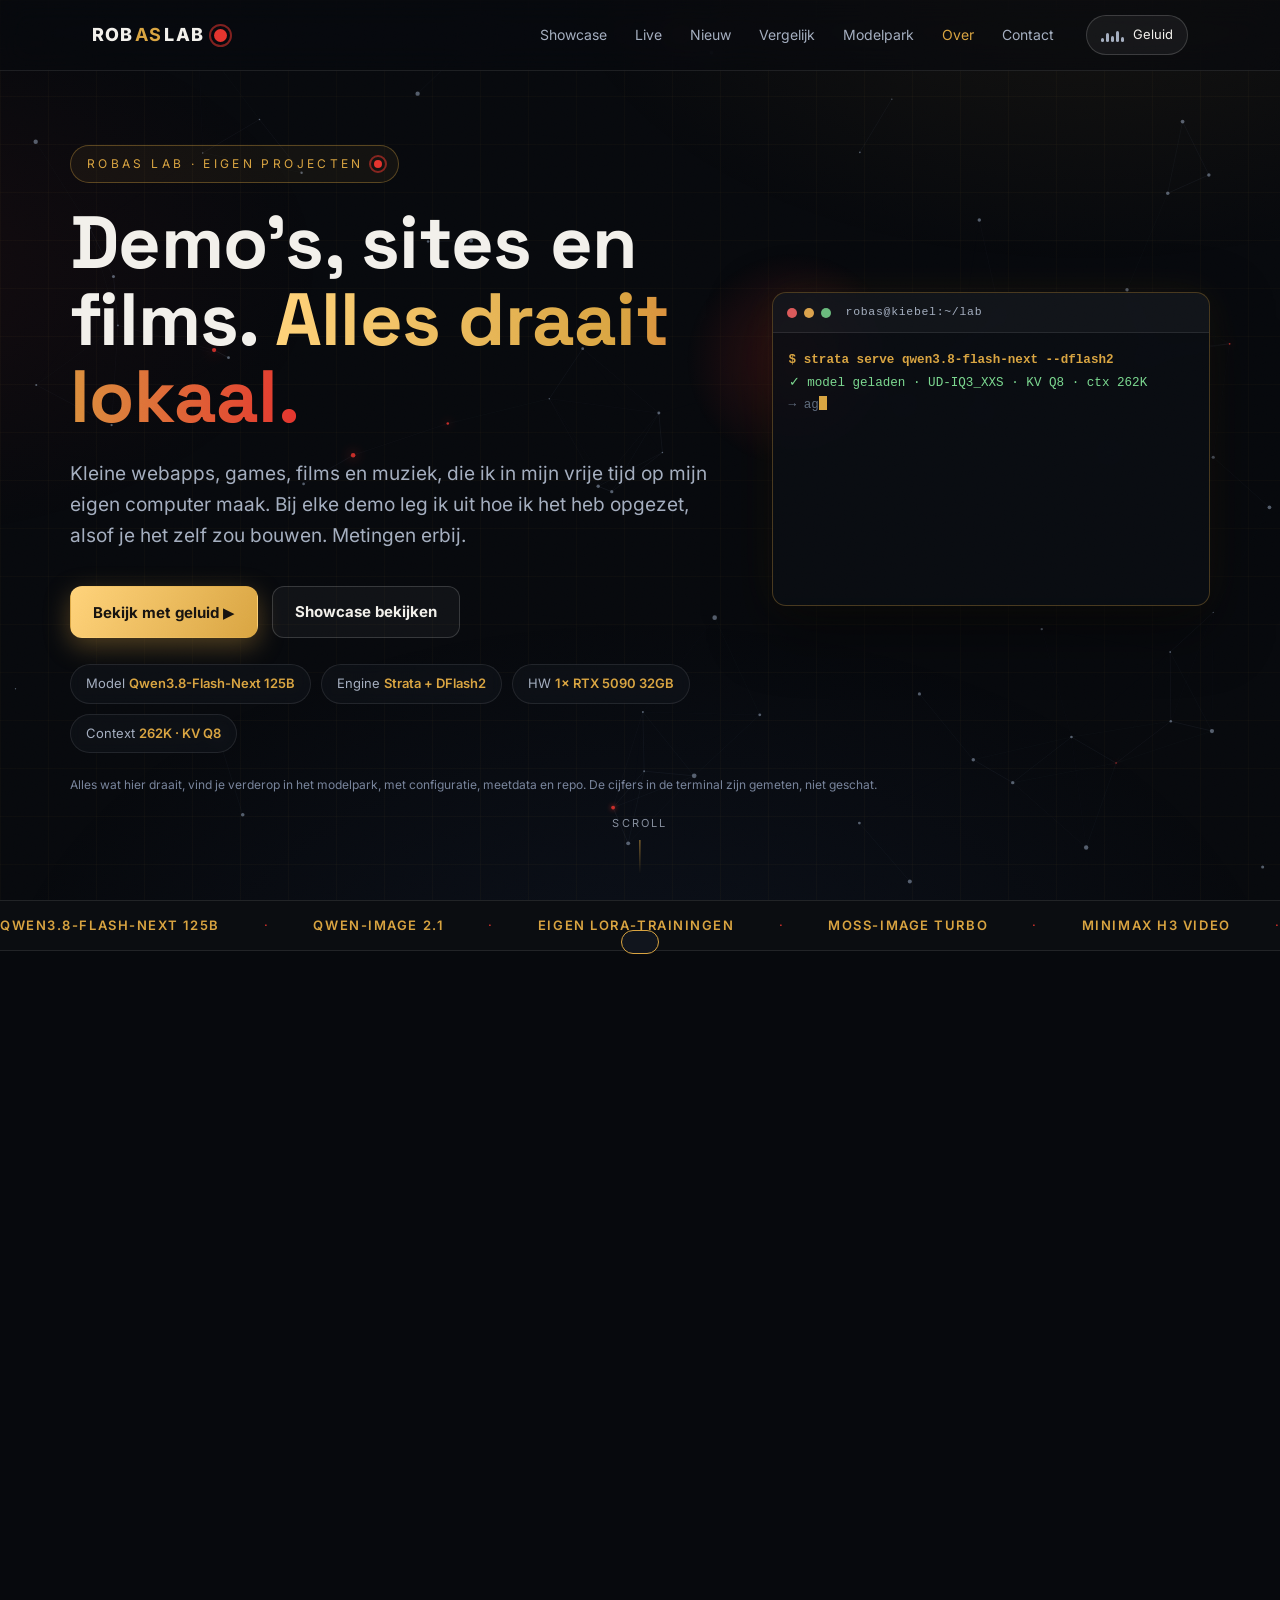
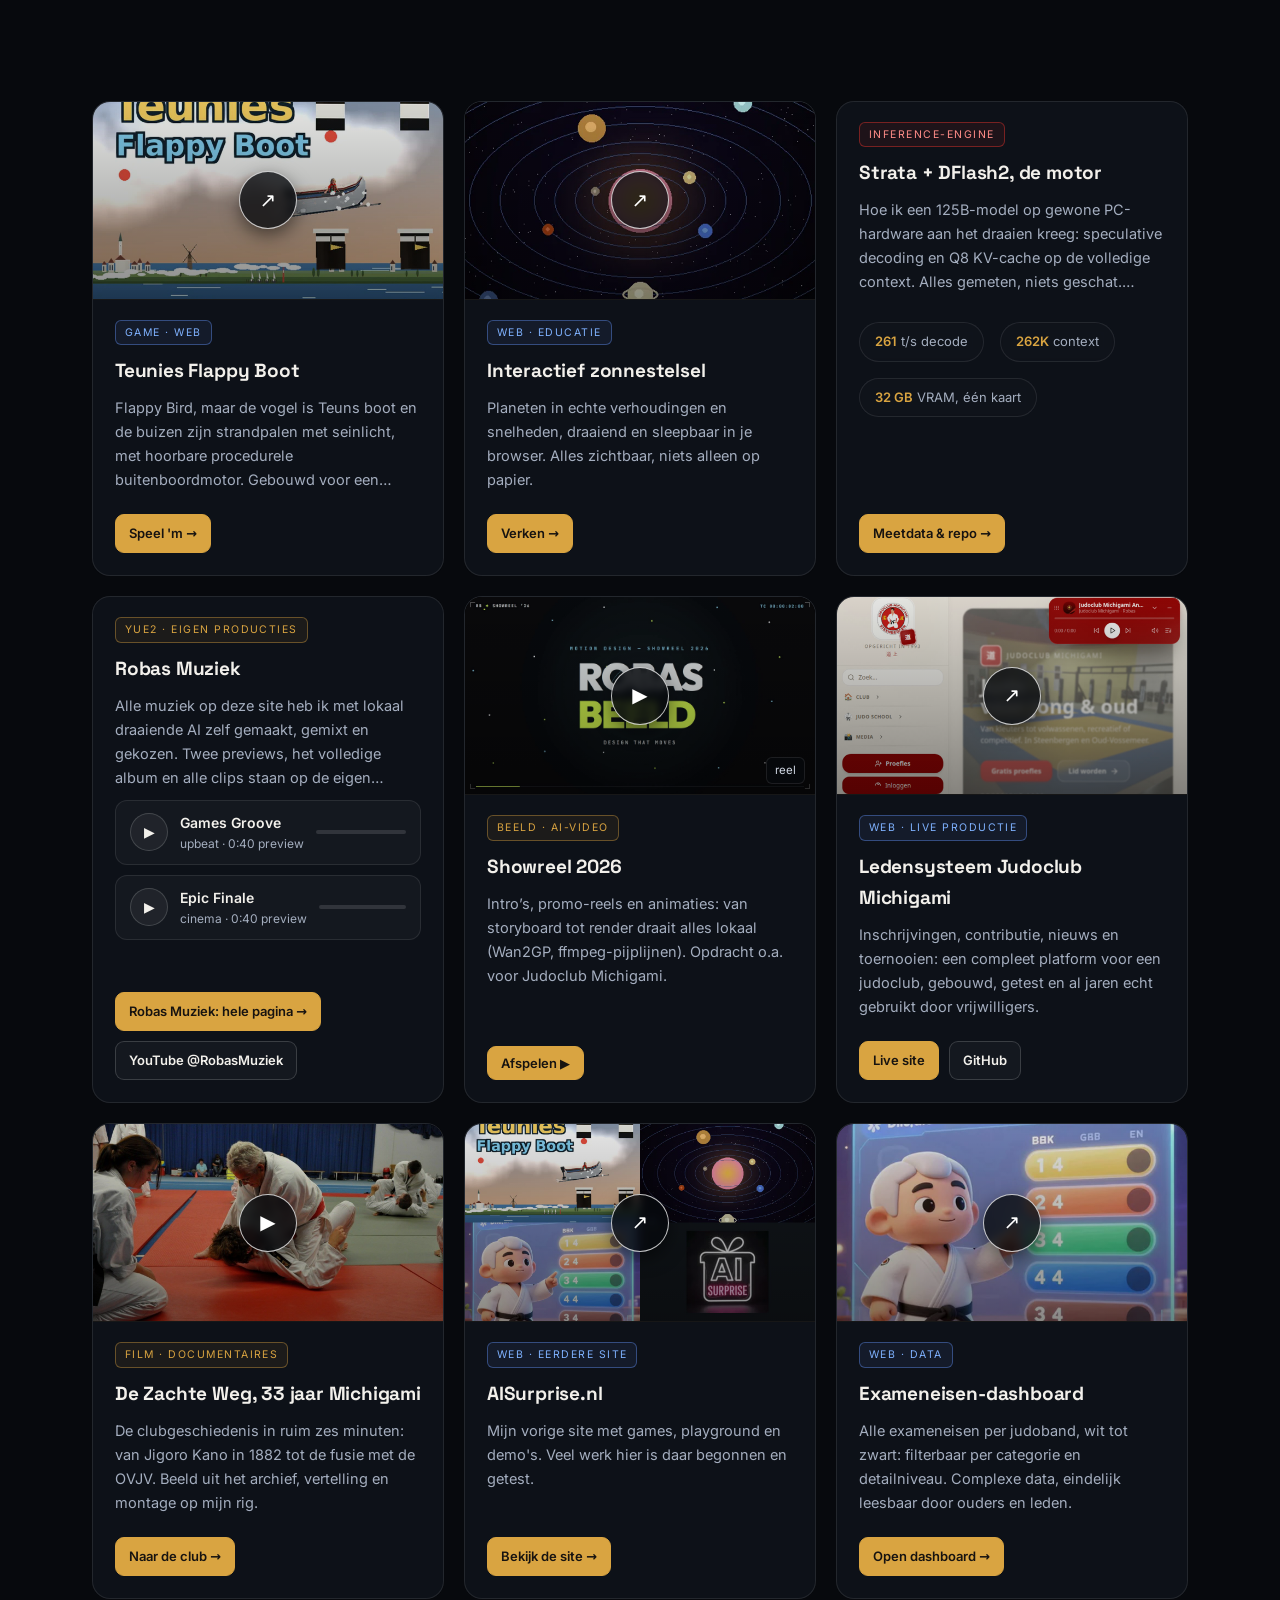
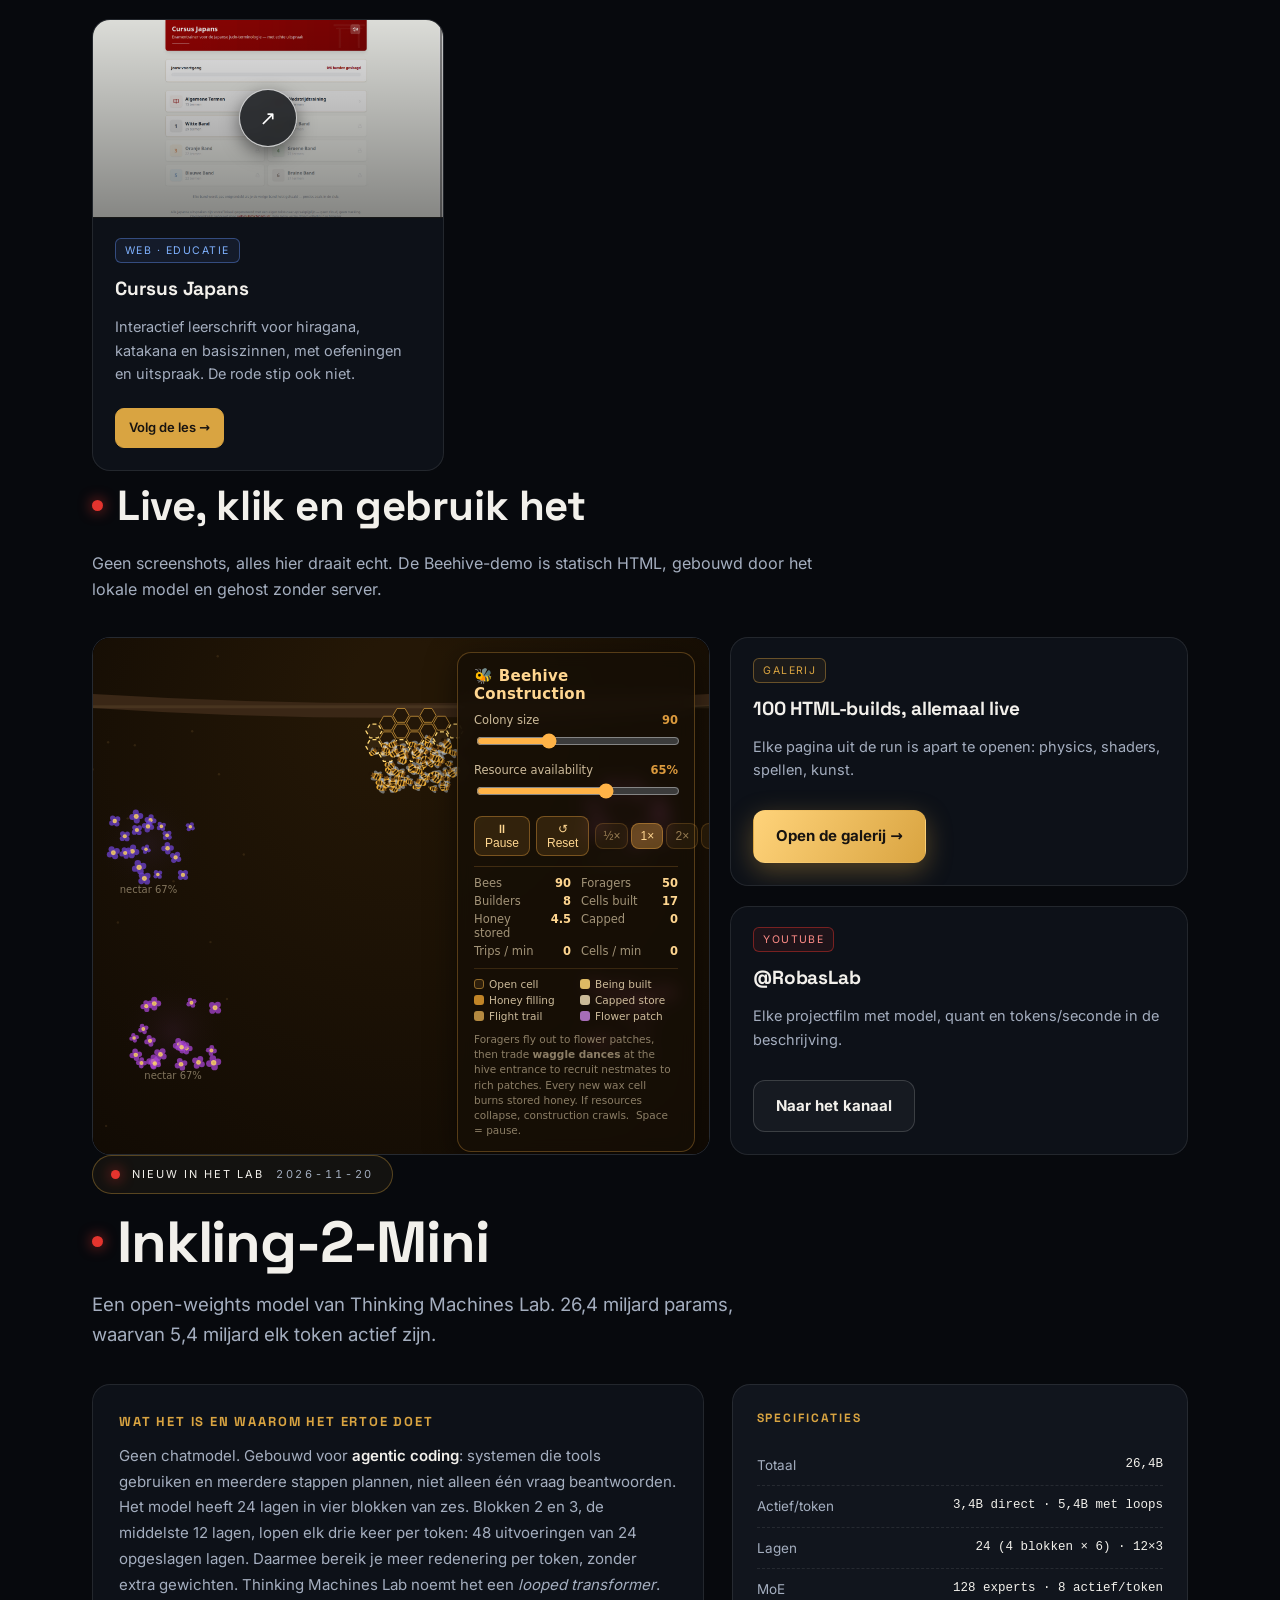
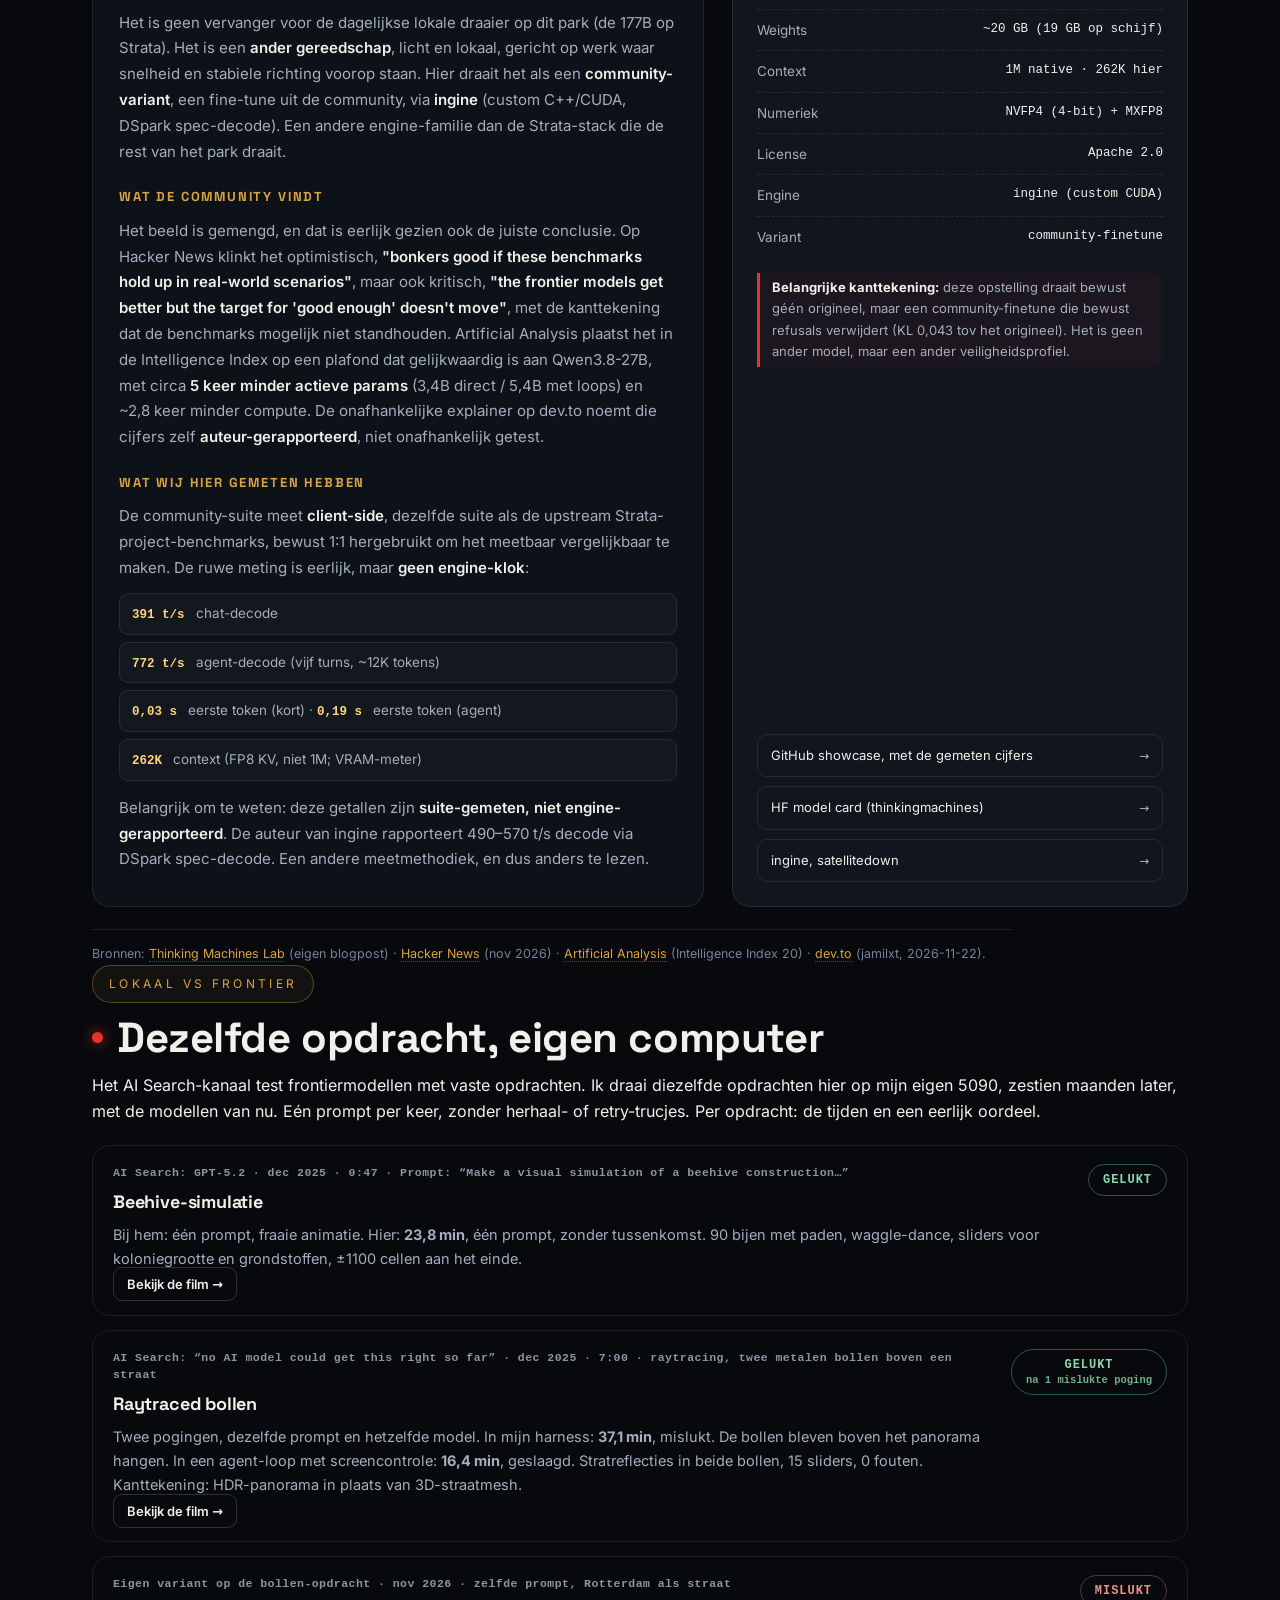
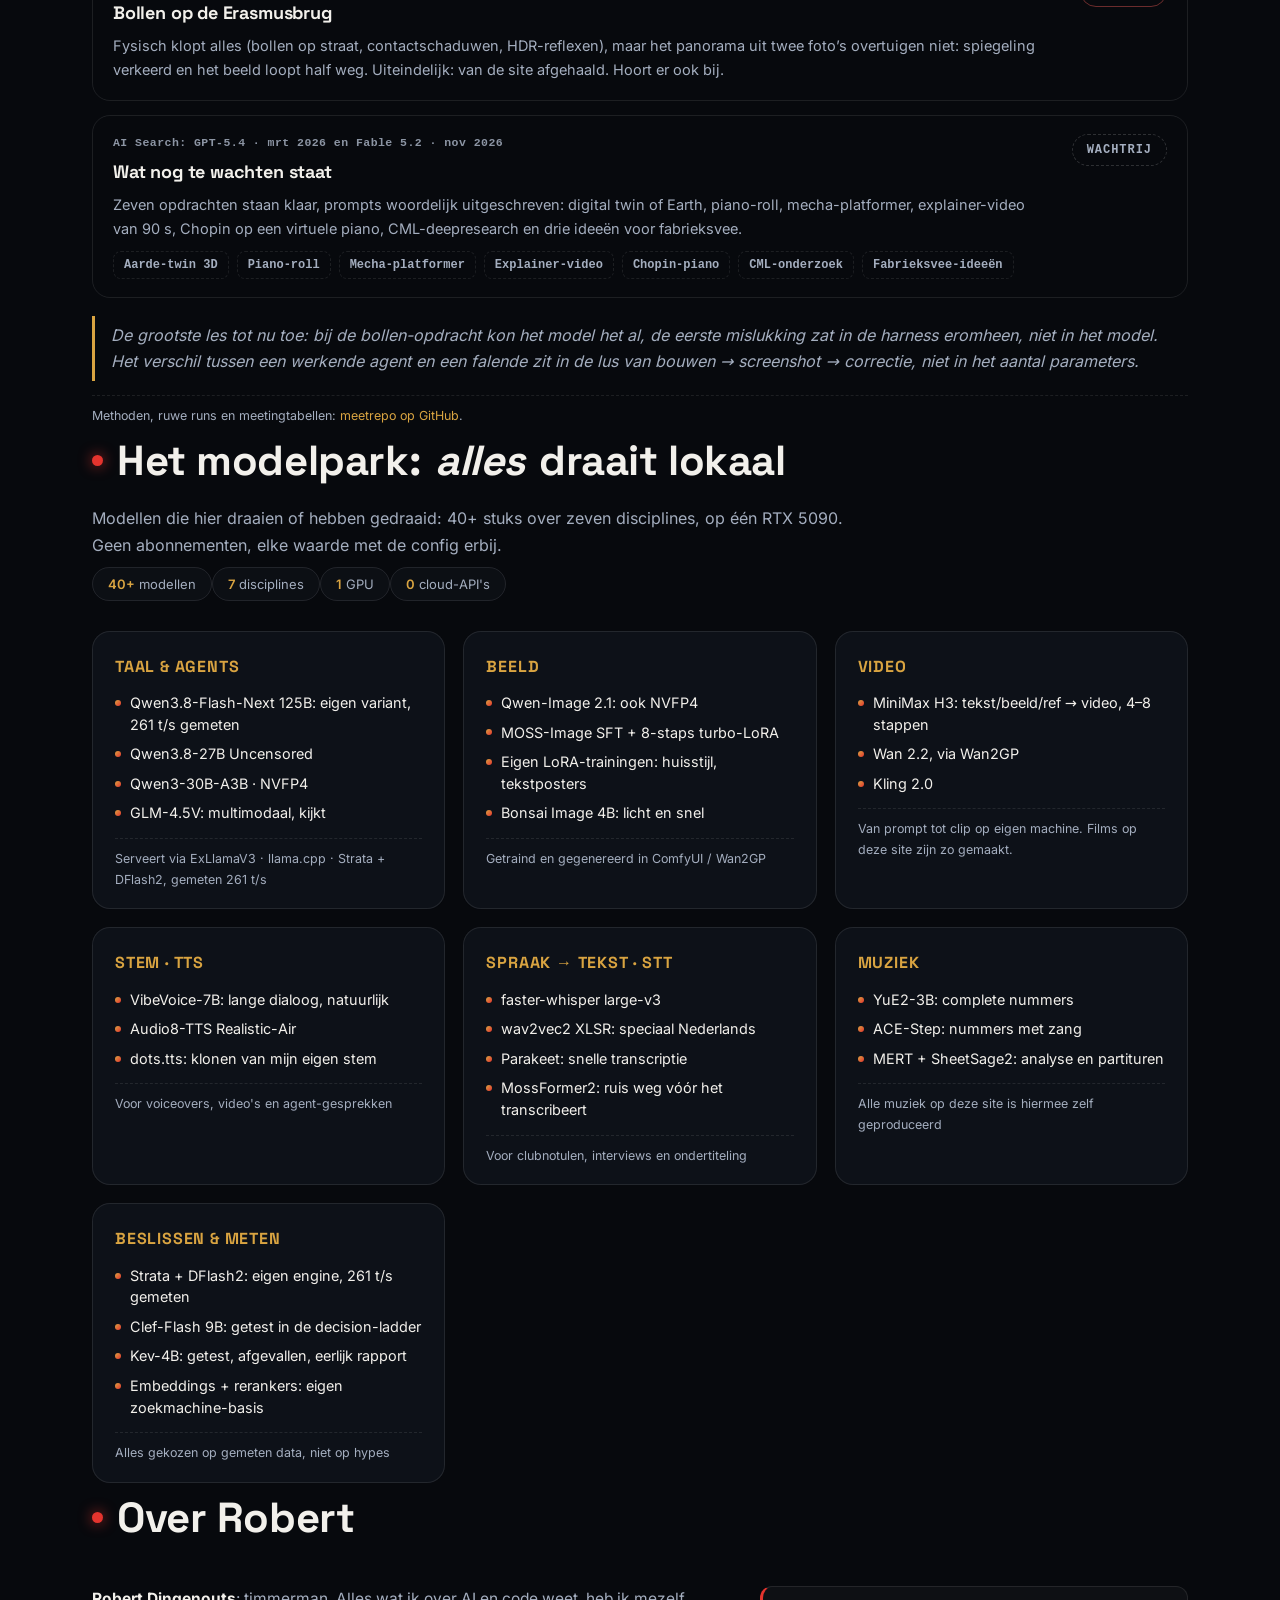
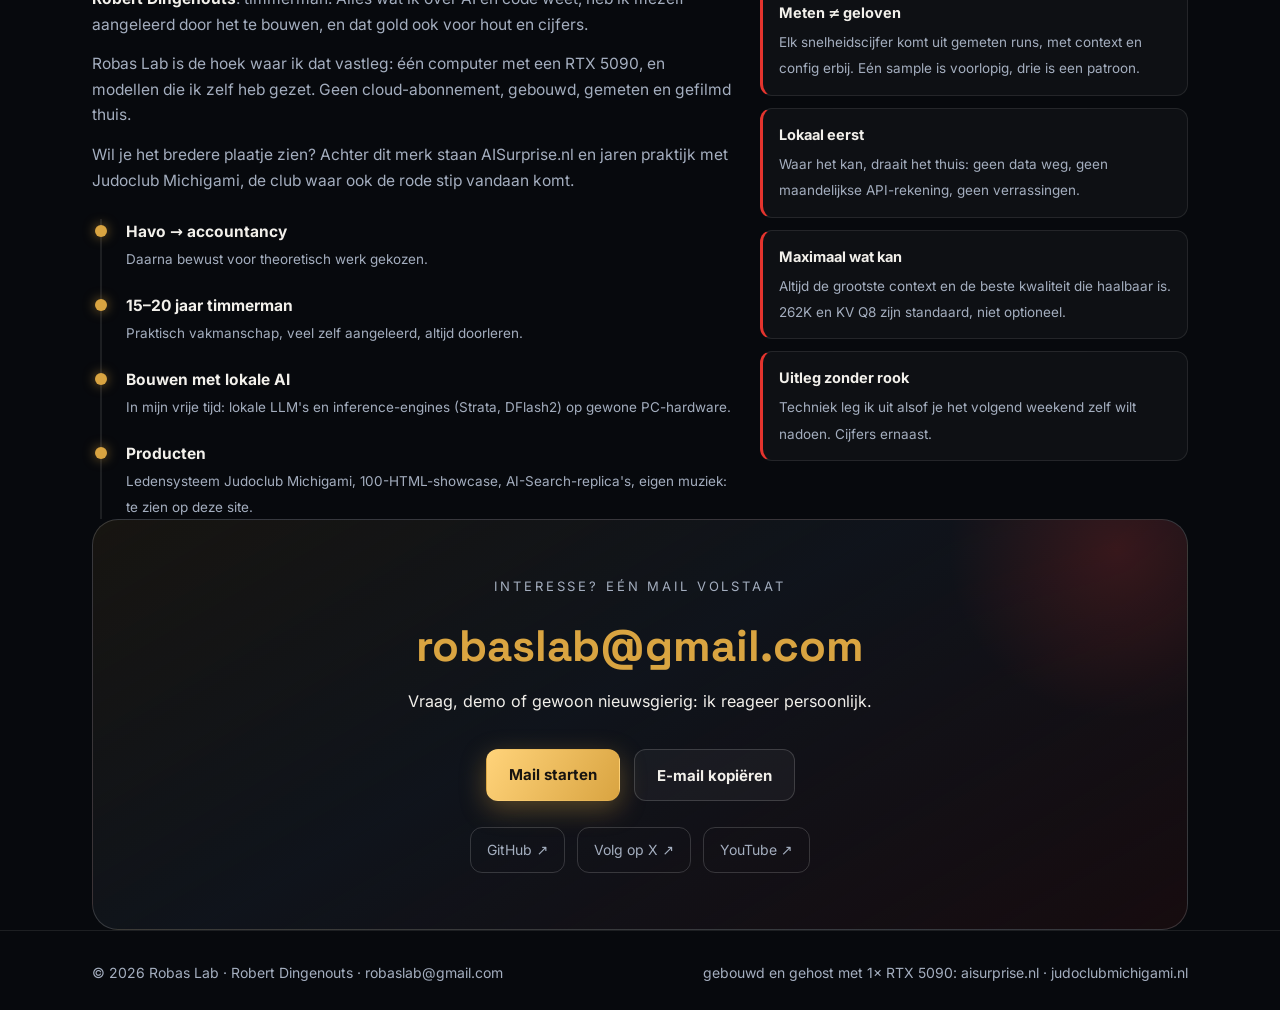
==== commit f93a16c7: "Homepage copy: natuurlijke Nederlands, geen vertaaltaal - Hero-lead, H1, footnote: zinnen opnieuw ge" ====
--- a/index.html
+++ b/index.html
@@ -3,10 +3,10 @@
 <head>
 <meta charset="UTF-8">
 <meta name="viewport" content="width=device-width, initial-scale=1.0">
-<title>Robas Lab — demo’s, sites en films, lokaal gebouwd</title>
-<meta name="description" content="Demo's, webapps, games, films en muziek van Robert Dingenouts — gebouwd en gedraaid op een eigen computer met lokale AI-modellen, met de metingen erbij.">
-<meta property="og:title" content="Robas Lab — demo’s, sites en films, lokaal gebouwd">
-<meta property="og:description" content="Demo's, sites en films — gebouwd en gemeten op één computer, zonder cloud.">
+<title>Robas Lab: demo’s, sites en films, lokaal gebouwd</title>
+<meta name="description" content="Webapps, games, films en muziek van Robert Dingenouts, gemaakt en gedraaid op een eigen computer. Metingen erbij.">
+<meta property="og:title" content="Robas Lab: demo’s, sites en films, lokaal gebouwd">
+<meta property="og:description" content="Demo's, sites en films van Robert Dingenouts, gebouwd en gedraaid op een eigen computer. Metingen erbij.">
 <meta property="og:image" content="https://robaslab.nl/media/og-image.jpg">
 <meta property="og:url" content="https://robaslab.nl/">
 <meta name="twitter:card" content="summary_large_image">
@@ -30,7 +30,7 @@
 <header><div class="wrap"><nav>
   <span class="brand">ROB<b>AS</b> LAB<span class="dot"></span></span>
   <span class="links">
-    <a href="#showcase">Showcase</a><a href="#live">Live</a><a href="#vergelijk">Vergelijk</a><a href="#modelpark">Modelpark</a><a href="#over">Over</a><a href="#contact">Contact</a>
+    <a href="#showcase">Showcase</a><a href="#live">Live</a><a href="#release">Nieuw</a><a href="#vergelijk">Vergelijk</a><a href="#modelpark">Modelpark</a><a href="#over">Over</a><a href="#contact">Contact</a>
   </span>
   <button id="bgmBtn" aria-label="Achtergrondmuziek aan/uit" aria-pressed="false"><span class="eq"><i></i><i></i><i></i><i></i><i></i></span><span class="t">Geluid</span></button>
 </nav></div></header>
@@ -46,8 +46,8 @@
  <div class="hero-grid">
   <div class="hero-main">
   <span class="kicker rv">Robas Lab · eigen projecten <span class="dot"></span></span>
-  <h1 class="rv" data-d="1">Demo’s, sites en films — <em>allemaal lokaal gedraaid.</em></h1>
-  <p class="lead rv" data-d="2">Kleine webapps, games, films en muziek die ik in mijn vrije tijd maak met modellen op mijn eigen computer. Bij elke demo leg ik uit hoe het is gezet — alsof je het volgend weekend zelf wilt draaien. De metingen staan erbij.</p>
+  <h1 class="rv" data-d="1">Demo’s, sites en films. <em>Alles draait lokaal.</em></h1>
+  <p class="lead rv" data-d="2">Kleine webapps, games, films en muziek, die ik in mijn vrije tijd op mijn eigen computer maak. Bij elke demo leg ik uit hoe ik het heb opgezet, alsof je het zelf zou bouwen. Metingen erbij.</p>
   <div class="cta rv" data-d="3">
     <button class="btn gold" id="soundCTA">Bekijk met geluid ▶</button>
     <a class="btn ghost" href="#showcase">Showcase bekijken</a>
@@ -60,11 +60,11 @@
   </div>
   </div>
   <div class="term rv" data-d="4" aria-hidden="true">
-    <div class="tbar"><i style="background:#f66"></i><i style="background:#fb5"></i><i style="background:#7bd88f"></i><span>robas@kiebel:~/lab — strata</span></div>
+    <div class="tbar"><i style="background:#f66"></i><i style="background:#fb5"></i><i style="background:#7bd88f"></i><span>robas@kiebel:~/lab</span></div>
     <pre id="tlog"></pre>
   </div>
  </div>
-  <p class="footnote rv" data-d="4">Alles wat hier draait, staat in het modelpark hieronder — met configuratie, meetdata en repo. De getallen in de terminal zijn gemeten, niet geschat.</p>
+  <p class="footnote rv" data-d="4">Alles wat hier draait, vind je verderop in het modelpark, met configuratie, meetdata en repo. De cijfers in de terminal zijn gemeten, niet geschat.</p>
   <div class="scrollhint">scroll</div>
 </section>
 
@@ -78,7 +78,7 @@
 <section id="showcase" class="wrap">
   <div class="sec-head">
     <h2 class="rv">Showcase</h2>
-    <p class="rv" data-d="1">Klik op een kaart voor de film, demo of code. Wat je ziet is gebouwd en opgenomen op mijn computer; de cijfers eronder zijn gemeten.</p>
+    <p class="rv" data-d="1">Klik op een kaart voor de film, demo of code. Alles is op mijn computer gebouwd, en de cijfers eronder zijn gemeten, niet geschat.</p>
     <div class="chips rv" data-d="2">
       <button class="chip on" data-filter="all" aria-pressed="true">Alles</button>
       <button class="chip" data-filter="agent" aria-pressed="false">AI-agents</button>
@@ -91,26 +91,26 @@
 
   <div class="grid">
     <article class="card rv" data-tags="agent beeld">
-      <div class="media" data-open="media/film-beehive.mp4" data-label="Beehive — lokaal gebouwde bijenkolonie-agent (film, 1:44)">
+      <div class="media" data-open="media/film-beehive.mp4" data-label="Beehive: lokaal gebouwde bijenkolonie-agent (film, 1:44)">
         <img src="media/poster-beehive.jpg" alt="Beehive simulatie poster" loading="lazy">
         <div class="play"><i>▶</i></div><span class="dur">1:44</span>
       </div>
       <div class="body"><span class="tag">AI-agent · 3D-simulatie</span>
-        <h3>Beehive — de bijenkolonie</h3>
-        <p>Dezelfde prompt die ooit naar GPT-5.2 ging, hier lokaal gebouwd: honingraat, waggle-dances en nectar-trails — het model debugde zichzelf. Gemeten: 23,8 min, 8,77M tokens (99% cache).</p>
+        <h3>Beehive, de bijenkolonie</h3>
+        <p>Die bekende GPT-5.2-opdracht, hier lokaal opgezet: honingraat, waggle-dances, nectar-trails. Het model loste zijn eigen problemen op. Gemeten: 23,8 min, 8,77M tokens (99% cache).</p>
         <div class="row"><a class="mini solid" href="apps/beehive.html" target="_blank" rel="noopener">Live demo →</a>
-          <button class="mini" data-open="media/beehive-compare.mp4" data-label="Zij (GPT-5.2) vs. de onzen — zelfde prompt, 60 seconden">Vergelijkingsfilm</button></div>
+          <button class="mini" data-open="media/beehive-compare.mp4" data-label="Zij (GPT-5.2) vs de onzen: zelfde prompt, 60 seconden">Vergelijkingsfilm</button></div>
       </div>
     </article>
 
     <article class="card rv" data-d="1" data-tags="agent beeld">
-      <div class="media" data-open="media/film-spheres.mp4" data-label="Metalen bollen boven de straat — bolvormige reflecties (film, 0:53)">
+      <div class="media" data-open="media/film-spheres.mp4" data-label="Metalen bollen boven de straat: bolvormige reflecties (film, 0:53)">
         <img src="media/poster-spheres.jpg" alt="Metalen bollen met straatreflecties" loading="lazy">
         <div class="play"><i>▶</i></div><span class="dur">0:53</span>
       </div>
       <div class="body"><span class="tag">AI-agent · WebGL2/GLSL</span>
         <h3>Metalen bollen boven de straat</h3>
-        <p>Twee geslepen metalen bollen boven een Londense straat: bolvormige straatreflecties, 15 sliders, 6 presets — WebGL2 from scratch. Eén model, twee opzetten: met een agent die z'n eigen beeld checkt in 16,4 min geslaagd; zonder faalde het.</p>
+        <p>Twee geslepen metalen bollen boven een Londense straat, met bolvormige reflecties, 15 sliders en 6 presets. WebGL2 vanaf het begin. Eén model, twee pogingen: zonder agent faalde het, met eigen controle geslaagd in 16,4 min.</p>
         <div class="row"><button class="mini solid" data-open="media/film-spheres.mp4" data-label="Metalen bollen boven de straat (film)">Bekijk de film ▶</button></div>
       </div>
     </article>
@@ -122,40 +122,40 @@
       </div>
       <div class="body"><span class="tag">100 builds · 1,18 uur</span>
         <h3>100 HTML-pagina's, in één run</h3>
-        <p>Van flow fields tot flipperkast: honderd zelfstandige paginaatjes, door het model gebouwd en live opgenomen — met eigen muziek. Elke pagina staat openbaar in de galerij.</p>
+        <p>Van flow fields tot flipperkast: honderd zelfstandige paginaatjes, door het model gebouwd en live opgenomen, met eigen muziek. Openbaar te bekijken.</p>
         <div class="row"><a class="mini solid" href="https://robertdingenouts.github.io/Qwen3.8-Flash-Next-100-HTML-Files/" target="_blank" rel="noopener">Live galerij</a>
           <a class="mini" href="https://github.com/RobertDingenouts/Qwen3.8-Flash-Next-100-HTML-Files" target="_blank" rel="noopener">GitHub</a></div>
       </div>
     </article>
 
     <article class="card rv" data-tags="web">
-      <div class="media" data-open="https://aisurprise.nl/apps/teunies-flappy-boot/index.html" data-type="demo" data-label="Teunies Flappy Boot — speelbaar in je browser">
+      <div class="media" data-open="https://aisurprise.nl/apps/teunies-flappy-boot/index.html" data-type="demo" data-label="Teunies Flappy Boot: speelbaar in je browser">
         <img src="media/poster-teunies.jpg" alt="Teunies Flappy Boot" loading="lazy">
         <div class="play"><i>↗</i></div>
       </div>
       <div class="body"><span class="tag blue">Game · web</span>
         <h3>Teunies Flappy Boot</h3>
-        <p>Flappy Bird, maar de vogel is Teuns boot en de buizen zijn strandpalen met seinlicht — mét procedurele buitenboordmotor die echt bromt. Gebouwd voor een negende verjaardag, live in de browser.</p>
+        <p>Flappy Bird, maar de vogel is Teuns boot en de buizen zijn strandpalen met seinlicht, met hoorbare procedurele buitenboordmotor. Gebouwd voor een negende verjaardag, live in de browser.</p>
         <div class="row"><a class="mini solid" href="https://aisurprise.nl/apps/teunies-flappy-boot/index.html" target="_blank" rel="noopener">Speel 'm →</a></div>
       </div>
     </article>
 
     <article class="card rv" data-d="1" data-tags="web">
-      <div class="media" data-open="https://aisurprise.nl/playground/zonnestelsel" data-type="demo" data-label="Interactief zonnestelsel — draaiend 3D-model in je browser">
+      <div class="media" data-open="https://aisurprise.nl/playground/zonnestelsel" data-type="demo" data-label="Interactief zonnestelsel: draaiend 3D-model in je browser">
         <img src="media/poster-zonnestelsel.jpg" alt="Interactief zonnestelsel" loading="lazy">
         <div class="play"><i>↗</i></div>
       </div>
       <div class="body"><span class="tag blue">Web · educatie</span>
         <h3>Interactief zonnestelsel</h3>
-        <p>Planeten in echte verhoudingen en snelheden, draaiend en sleepbaar in je browser. Uitleg die je vastpakt in plaats van een rijtje feitjes.</p>
+        <p>Planeten in echte verhoudingen en snelheden, draaiend en sleepbaar in je browser. Alles zichtbaar, niets alleen op papier.</p>
         <div class="row"><a class="mini solid" href="https://aisurprise.nl/playground/zonnestelsel" target="_blank" rel="noopener">Verken →</a></div>
       </div>
     </article>
 
     <article class="card rv" data-d="1" data-tags="engine">
       <div class="body"><span class="tag red">Inference-engine</span>
-        <h3>Strata + DFlash2 — de motor</h3>
-        <p>Hoe ik een 125B-model op gewone PC-hardware aan het draaien kreeg: speculative decoding, KV-cache Q8 op de volle context. De meettabel en repo staan eronder — alles is gemeten, niets geschat. Ook een standaard-protocol bench (thinking aan, 11/12 sanity-checks) staat in de repo.</p>
+        <h3>Strata + DFlash2, de motor</h3>
+        <p>Hoe ik een 125B-model op gewone PC-hardware aan het draaien kreeg: speculative decoding en Q8 KV-cache op de volledige context. Alles gemeten, niets geschat. Meettabel en repo staan eronder.</p>
         <div class="row" style="gap:16px;margin:6px 0 2px">
           <span class="badge"><b>261</b> t/s decode</span><span class="badge"><b>262K</b> context</span><span class="badge"><b>32 GB</b> VRAM, één kaart</span>
         </div>
@@ -166,82 +166,82 @@
     <article class="card rv" data-d="2" data-tags="muziek">
       <div class="body"><span class="tag">YuE2 · eigen producties</span>
         <h3>Robas Muziek</h3>
-        <p>Alle muziek op deze site is zelf geproduceerd — door lokaal draaiende AI, gemixt en gekozen door mij. Twee previews, het volledige album en alle clips staan op de eigen muzieksite:</p>
+        <p>Alle muziek op deze site heb ik met lokaal draaiende AI zelf gemaakt, gemixt en gekozen. Twee previews, het volledige album en alle clips staan op de eigen muzieksite.</p>
         <div class="trackrow"><button data-p="1" aria-label="Preview afspelen">▶</button><div><div class="tt">Games Groove</div><div class="ts">upbeat · 0:40 preview</div></div><div class="prog"><i></i></div></div>
         <div class="trackrow"><button data-p="2" aria-label="Preview afspelen">▶</button><div><div class="tt">Epic Finale</div><div class="ts">cinema · 0:40 preview</div></div><div class="prog"><i></i></div></div>
-        <div class="row"><a class="mini solid" href="/muziek/">Robas Muziek — hele pagina →</a><a class="mini" href="https://www.youtube.com/@RobasMuziek" target="_blank" rel="noopener">YouTube @RobasMuziek</a></div>
+        <div class="row"><a class="mini solid" href="/muziek/">Robas Muziek: hele pagina →</a><a class="mini" href="https://www.youtube.com/@RobasMuziek" target="_blank" rel="noopener">YouTube @RobasMuziek</a></div>
       </div>
     </article>
 
     <article class="card rv" data-tags="beeld">
-      <div class="media" data-open="media/showreel.mp4" data-label="Robas Beeld — showreel 2026">
+      <div class="media" data-open="media/showreel.mp4" data-label="Robas Beeld: showreel 2026">
         <img src="media/poster-showreel.jpg" alt="Showreel poster" loading="lazy">
         <div class="play"><i>▶</i></div><span class="dur">reel</span>
       </div>
       <div class="body"><span class="tag">Beeld · AI-video</span>
         <h3>Showreel 2026</h3>
-        <p>Intros, promo-reels en animaties — van storyboard tot render draait alles lokaal (Wan2GP, ffmpeg-pijplijnen). In opdracht o.a. voor Judoclub Michigami.</p>
-        <div class="row"><button class="mini solid" data-open="media/showreel.mp4" data-label="Robas Beeld — showreel 2026">Afspelen ▶</button></div>
+        <p>Intro’s, promo-reels en animaties: van storyboard tot render draait alles lokaal (Wan2GP, ffmpeg-pijplijnen). Opdracht o.a. voor Judoclub Michigami.</p>
+        <div class="row"><button class="mini solid" data-open="media/showreel.mp4" data-label="Robas Beeld: showreel 2026">Afspelen ▶</button></div>
       </div>
     </article>
 
     <article class="card rv" data-d="1" data-tags="web">
-      <div class="media" data-open="https://judoclubmichigami.nl" data-type="demo" data-label="Judoclub Michigami — ledensysteem & website (live)">
+      <div class="media" data-open="https://judoclubmichigami.nl" data-type="demo" data-label="Judoclub Michigami: ledensysteem & website (live)">
         <img src="media/poster-judoclub.jpg" alt="Judoclub Michigami platform" loading="lazy">
         <div class="play"><i>↗</i></div>
       </div>
       <div class="body"><span class="tag blue">Web · live productie</span>
         <h3>Ledensysteem Judoclub Michigami</h3>
-        <p>Compleet platform voor een judoclub: inschrijvingen, contributie, nieuws en toernooien — gebouwd, getest en al jaren in echt gebruik door vrijwilligers.</p>
+        <p>Inschrijvingen, contributie, nieuws en toernooien: een compleet platform voor een judoclub, gebouwd, getest en al jaren echt gebruikt door vrijwilligers.</p>
         <div class="row"><a class="mini solid" href="https://judoclubmichigami.nl" target="_blank" rel="noopener">Live site</a>
           <a class="mini" href="https://github.com/RobertDingenouts/judoclub-michigami" target="_blank" rel="noopener">GitHub</a></div>
       </div>
     </article>
 
     <article class="card rv" data-d="2" data-tags="beeld">
-      <div class="media" data-open="https://www.youtube-nocookie.com/embed/2Y2AwNtH3Qk" data-type="yt" data-label="De Zachte Weg — 33 jaar Judoclub Michigami (1882–2027)">
-        <img src="media/poster-docu.jpg" alt="De Zachte Weg — mini-documentaire Judoclub Michigami" loading="lazy">
+      <div class="media" data-open="https://www.youtube-nocookie.com/embed/2Y2AwNtH3Qk" data-type="yt" data-label="De Zachte Weg: 33 jaar Judoclub Michigami (1882–2027)">
+        <img src="media/poster-docu.jpg" alt="De Zachte Weg: mini-documentaire Judoclub Michigami" loading="lazy">
         <div class="play"><i>▶</i></div>
       </div>
       <div class="body"><span class="tag">Film · documentaires</span>
-        <h3>De Zachte Weg — 33 jaar Michigami</h3>
-        <p>De clubgeschiedenis in ruim zes minuten: van Jigoro Kano in 1882 en de komst van judo naar Nederland, via de gouden jaren, tot de fusie met de OVJV. Beeld uit het clubarchief, vertelling en montage vanaf mijn rig — met hoofdstukken in de beschrijving.</p>
+        <h3>De Zachte Weg, 33 jaar Michigami</h3>
+        <p>De clubgeschiedenis in ruim zes minuten: van Jigoro Kano in 1882 tot de fusie met de OVJV. Beeld uit het archief, vertelling en montage op mijn rig.</p>
         <div class="row"><a class="mini solid" href="https://judoclubmichigami.nl" target="_blank" rel="noopener">Naar de club →</a></div>
       </div>
     </article>
 
     <article class="card rv" data-d="3" data-tags="web">
-      <div class="media" data-open="https://aisurprise.nl" data-type="demo" data-label="AISurprise.nl — studio-site met al de showcases en games">
+      <div class="media" data-open="https://aisurprise.nl" data-type="demo" data-label="AISurprise.nl: studio-site met al de showcases en games">
         <img src="media/poster-aisurprise.jpg" alt="AISurprise.nl" loading="lazy">
         <div class="play"><i>↗</i></div>
       </div>
       <div class="body"><span class="tag blue">Web · eerdere site</span>
         <h3>AISurprise.nl</h3>
-        <p>Mijn eerdere site met games, playground en demo's — veel van het werk hier is daar begonnen en getest.</p>
+        <p>Mijn vorige site met games, playground en demo's. Veel werk hier is daar begonnen en getest.</p>
         <div class="row"><a class="mini solid" href="https://aisurprise.nl" target="_blank" rel="noopener">Bekijk de site →</a></div>
       </div>
     </article>
 
     <article class="card rv" data-d="4" data-tags="web">
-      <div class="media" data-open="https://aisurprise.nl/apps/exameneisen-dashboard.html" data-type="demo" data-label="Exameneisen-dashboard — alle judo-eisen per band, filterbaar">
+      <div class="media" data-open="https://aisurprise.nl/apps/exameneisen-dashboard.html" data-type="demo" data-label="Exameneisen-dashboard: alle judo-eisen per band, filterbaar">
         <img src="media/poster-exameneisen.jpg" alt="Exameneisen dashboard" loading="lazy">
         <div class="play"><i>↗</i></div>
       </div>
       <div class="body"><span class="tag blue">Web · data</span>
         <h3>Exameneisen-dashboard</h3>
-        <p>Alle exameneisen per judoband, wit tot zwart: filterbaar per categorie en detailniveau. Complexe data, eindelijk leesbaar voor elke ouder en ieder lid.</p>
+        <p>Alle exameneisen per judoband, wit tot zwart: filterbaar per categorie en detailniveau. Complexe data, eindelijk leesbaar door ouders en leden.</p>
         <div class="row"><a class="mini solid" href="https://aisurprise.nl/apps/exameneisen-dashboard.html" target="_blank" rel="noopener">Open dashboard →</a></div>
       </div>
     </article>
 
     <article class="card rv" data-d="2" data-tags="web">
-      <div class="media" data-open="https://robertdingenouts.github.io/cursus-japans/" data-type="demo" data-label="Cursus Japans — interactief leerschrift (live)">
+      <div class="media" data-open="https://robertdingenouts.github.io/cursus-japans/" data-type="demo" data-label="Cursus Japans: interactief leerschrift (live)">
         <img src="media/poster-japans.jpg" alt="Cursus Japans website" loading="lazy">
         <div class="play"><i>↗</i></div>
       </div>
       <div class="body"><span class="tag blue">Web · educatie</span>
         <h3>Cursus Japans</h3>
-        <p>Interactief leerschrift voor hiragana, katakana en basiszinnen — met oefeningen en uitspraak. Ook de rode stip mag niet ontbreken.</p>
+        <p>Interactief leerschrift voor hiragana, katakana en basiszinnen, met oefeningen en uitspraak. De rode stip ook niet.</p>
         <div class="row"><a class="mini solid" href="https://robertdingenouts.github.io/cursus-japans/" target="_blank" rel="noopener">Volg de les →</a></div>
       </div>
     </article>
@@ -251,8 +251,8 @@
 <!-- ══ LIVE ══ -->
 <section id="live" class="wrap">
   <div class="sec-head">
-    <h2 class="rv">Live — klik en gebruik het</h2>
-    <p class="rv" data-d="1">Dit draait nu, geen screenshots. De Beehive-demo hieronder is statisch HTML — gebouwd door het lokale model, gehost zonder server.</p>
+    <h2 class="rv">Live, klik en gebruik het</h2>
+    <p class="rv" data-d="1">Geen screenshots, alles hier draait echt. De Beehive-demo is statisch HTML, gebouwd door het lokale model en gehost zonder server.</p>
   </div>
   <div class="livegrid">
     <div class="livebox rv"><iframe src="apps/beehive.html" title="Beehive live demo" loading="lazy" allowfullscreen></iframe></div>
@@ -264,35 +264,86 @@
       </div></div>
       <div class="card rv" data-d="2"><div class="body">
         <span class="tag red">YouTube</span><h3>@RobasLab</h3>
-        <p>Elke project-film met model, quant en tokens/seconde in de beschrijving.</p>
+        <p>Elke projectfilm met model, quant en tokens/seconde in de beschrijving.</p>
         <div class="row"><a class="btn ghost" style="margin-top:6px" href="https://www.youtube.com/@RobasLab" target="_blank" rel="noopener">Naar het kanaal</a></div>
       </div></div>
     </div>
   </div>
+</section>
+
+<!-- ══ NIEUW IN HET LAB ══ -->
+<section id="release" class="wrap">
+  <div class="release-kicker rv">
+    <span class="rel-dot"></span>
+    <span class="rel-tag">Nieuw in het lab</span>
+    <span class="rel-date">2026-11-20</span>
+  </div>
+  <h2 class="rel-title rv" data-d="1">Inkling-2-Mini</h2>
+  <p class="rel-lead rv" data-d="2">Een open-weights model van Thinking Machines Lab. 26,4 miljard params, waarvan 5,4 miljard elk token actief zijn.</p>
+  <div class="release-grid">
+    <div class="release-story rv">
+      <h3>Wat het is en waarom het ertoe doet</h3>
+      <p>Geen chatmodel. Gebouwd voor <b>agentic coding</b>: systemen die tools gebruiken en meerdere stappen plannen, niet alleen één vraag beantwoorden. Het model heeft 24 lagen in vier blokken van zes. Blokken 2 en 3, de middelste 12 lagen, lopen elk drie keer per token: 48 uitvoeringen van 24 opgeslagen lagen. Daarmee bereik je meer redenering per token, zonder extra gewichten. Thinking Machines Lab noemt het een <em>looped transformer</em>.</p>
+      <p>Het is geen vervanger voor de dagelijkse lokale draaier op dit park (de 177B op Strata). Het is een <b>ander gereedschap</b>, licht en lokaal, gericht op werk waar snelheid en stabiele richting voorop staan. Hier draait het als een <b>community-variant</b>, een fine-tune uit de community, via <b>ingine</b> (custom C++/CUDA, DSpark spec-decode). Een andere engine-familie dan de Strata-stack die de rest van het park draait.</p>
+      <h3>Wat de community vindt</h3>
+      <p>Het beeld is gemengd, en dat is eerlijk gezien ook de juiste conclusie. Op Hacker News klinkt het optimistisch, <b>"bonkers good if these benchmarks hold up in real-world scenarios"</b>, maar ook kritisch, <b>"the frontier models get better but the target for 'good enough' doesn't move"</b>, met de kanttekening dat de benchmarks mogelijk niet standhouden. Artificial Analysis plaatst het in de Intelligence Index op een plafond dat gelijkwaardig is aan Qwen3.8-27B, met circa <b>5 keer minder actieve params</b> (3,4B direct / 5,4B met loops) en ~2,8 keer minder compute. De onafhankelijke explainer op dev.to noemt die cijfers zelf <b>auteur-gerapporteerd</b>, niet onafhankelijk getest.</p>
+      <h3>Wat wij hier gemeten hebben</h3>
+      <p>De community-suite meet <b>client-side</b>, dezelfde suite als de upstream Strata-project-benchmarks, bewust 1:1 hergebruikt om het meetbaar vergelijkbaar te maken. De ruwe meting is eerlijk, maar <b>geen engine-klok</b>:</p>
+      <ul class="release-meas">
+        <li><b>391 t/s</b> chat-decode</li>
+        <li><b>772 t/s</b> agent-decode (vijf turns, ~12K tokens)</li>
+        <li><b>0,03 s</b> eerste token (kort) · <b>0,19 s</b> eerste token (agent)</li>
+        <li><b>262K</b> context (FP8 KV, niet 1M; VRAM-meter)</li>
+      </ul>
+      <p>Belangrijk om te weten: deze getallen zijn <b>suite-gemeten, niet engine-gerapporteerd</b>. De auteur van ingine rapporteert 490–570 t/s decode via DSpark spec-decode. Een andere meetmethodiek, en dus anders te lezen.</p>
+    </div>
+    <aside class="release-spec rv">
+      <h3>Specificaties</h3>
+      <dl class="spec">
+        <div><dt>Totaal</dt><dd>26,4B</dd></div>
+        <div><dt>Actief/token</dt><dd>3,4B direct · 5,4B met loops</dd></div>
+        <div><dt>Lagen</dt><dd>24 (4 blokken × 6) · 12×3</dd></div>
+        <div><dt>MoE</dt><dd>128 experts · 8 actief/token</dd></div>
+        <div><dt>Weights</dt><dd>~20 GB (19 GB op schijf)</dd></div>
+        <div><dt>Context</dt><dd>1M native · 262K hier</dd></div>
+        <div><dt>Numeriek</dt><dd>NVFP4 (4-bit) + MXFP8</dd></div>
+        <div><dt>License</dt><dd>Apache 2.0</dd></div>
+        <div><dt>Engine</dt><dd>ingine (custom CUDA)</dd></div>
+        <div><dt>Variant</dt><dd>community-finetune</dd></div>
+      </dl>
+      <div class="release-notes"><b>Belangrijke kanttekening:</b> deze opstelling draait bewust géén origineel, maar een community-finetune die bewust refusals verwijdert (KL 0,043 tov het origineel). Het is geen ander model, maar een ander veiligheidsprofiel.</div>
+      <div class="release-links">
+        <a href="https://github.com/RobertDingenouts/inkling-2-mini-rtx5090" target="_blank" rel="noopener"><span>GitHub showcase, met de gemeten cijfers</span><span class="arr">→</span></a>
+        <a href="https://huggingface.co/thinkingmachines/Inkling-2-Mini" target="_blank" rel="noopener"><span>HF model card (thinkingmachines)</span><span class="arr">→</span></a>
+        <a href="https://github.com/satellitedown/inkling-2-mini-abliterated-ingine" target="_blank" rel="noopener"><span>ingine, satellitedown</span><span class="arr">→</span></a>
+      </div>
+    </aside>
+  </div>
+  <p class="release-foot rv">Bronnen: <a href="https://thinkingmachines.ai/news/inkling-2-mini/" target="_blank" rel="noopener">Thinking Machines Lab</a> (eigen blogpost) · <a href="https://news.ycombinator.com/item?id=50581260" target="_blank" rel="noopener">Hacker News</a> (nov 2026) · <a href="https://artificialanalysis.ai/articles/inkling-2-mini" target="_blank" rel="noopener">Artificial Analysis</a> (Intelligence Index 20) · <a href="https://dev.to/jamilxt/inkling-2-mini-explained-how-a-looped-transformer-gets-more-reasoning-out-of-a-20gb-model-14a6" target="_blank" rel="noopener">dev.to</a> (jamilxt, 2026-11-22).</p>
 </section>
 
 <!-- ══ MODELARK ══ -->
 <section id="vergelijk" class="wrap">
   <span class="kicker rv">Lokaal vs frontier</span>
   <h2 class="rv">Dezelfde opdracht, eigen computer</h2>
-  <p class="sub rv">YouTube-kanaal AI Search test frontiermodellen met vaste opdrachten. Die prompts worden hier woordelijk nagebouwd op de eigen 5090 — zestien maanden later, met de modellen van nu. Eén prompt, één sessie: de auto-retry-laagjes uit zijn video's zitten hier niet in. Per opdracht de tijden en een eerlijk oordeel.</p>
+  <p class="sub rv">Het AI Search-kanaal test frontiermodellen met vaste opdrachten. Ik draai diezelfde opdrachten hier op mijn eigen 5090, zestien maanden later, met de modellen van nu. Eén prompt per keer, zonder herhaal- of retry-trucjes. Per opdracht: de tijden en een eerlijk oordeel.</p>
   <div class="vs rv">
     <div class="vrow"><div>
-      <div class="vmeta">AI Search: GPT-5.2 · dec 2025 · 0:47 — Prompt: “Make a visual simulation of a beehive construction…”</div>
+      <div class="vmeta">AI Search: GPT-5.2 · dec 2025 · 0:47 · Prompt: “Make a visual simulation of a beehive construction…”</div>
       <h3>Beehive-simulatie</h3>
-      <p>Bij hem: één prompt, fraaie animatie. Hier: <b>23,8 min</b>, één prompt, zonder tussenkomst — 90 bijen met paden, waggle-dance, sliders voor koloniegrootte en grondstoffen, ±1100 cellen op het einde.</p>
-      <div class="row"><span class="mini" data-open="media/film-beehive.mp4" data-type="film" data-label="Beehive — 23,8 min, 1 prompt, lokaal">Bekijk de film →</span></div>
+      <p>Bij hem: één prompt, fraaie animatie. Hier: <b>23,8 min</b>, één prompt, zonder tussenkomst. 90 bijen met paden, waggle-dance, sliders voor koloniegrootte en grondstoffen, ±1100 cellen aan het einde.</p>
+      <div class="row"><span class="mini" data-open="media/film-beehive.mp4" data-type="film" data-label="Beehive: 23,8 min, 1 prompt, lokaal">Bekijk de film →</span></div>
     </div><span class="vstat ok">Gelukt</span></div>
     <div class="vrow"><div>
-      <div class="vmeta">AI Search: “no AI model could get this right so far” · dec 2025 · 7:00 — raytracing, twee metalen bollen boven een straat</div>
+      <div class="vmeta">AI Search: “no AI model could get this right so far” · dec 2025 · 7:00 · raytracing, twee metalen bollen boven een straat</div>
       <h3>Raytraced bollen</h3>
-      <p>Twee pogingen, dezelfde prompt en hetzelfde model. In de eigen harness: <b>37,1 min</b>, mislukt — de bollen bleven boven het panorama zweven. In een agent-loop met screencontrole: <b>16,4 min</b>, geslaagd — stratreflecties in beide bollen, 15 sliders, 0 fouten. Kanttekening: HDR-panorama in plaats van 3D-straatmesh.</p>
-      <div class="row"><span class="mini" data-open="media/film-spheres.mp4" data-type="film" data-label="Metalen bollen boven de straat — raytracing, lokaal">Bekijk de film →</span></div>
+      <p>Twee pogingen, dezelfde prompt en hetzelfde model. In mijn harness: <b>37,1 min</b>, mislukt. De bollen bleven boven het panorama hangen. In een agent-loop met screencontrole: <b>16,4 min</b>, geslaagd. Stratreflecties in beide bollen, 15 sliders, 0 fouten. Kanttekening: HDR-panorama in plaats van 3D-straatmesh.</p>
+      <div class="row"><span class="mini" data-open="media/film-spheres.mp4" data-type="film" data-label="Metalen bollen boven de straat: raytracing, lokaal">Bekijk de film →</span></div>
     </div><span class="vstat ok">Gelukt<br><small>na 1 mislukte poging</small></span></div>
     <div class="vrow"><div>
-      <div class="vmeta">Eigen variant op de bollen-opdracht · nov 2026 — zelfde prompt, Rotterdam als straat</div>
+      <div class="vmeta">Eigen variant op de bollen-opdracht · nov 2026 · zelfde prompt, Rotterdam als straat</div>
       <h3>Bollen op de Erasmusbrug</h3>
-      <p>Fysisch klopte alles (bollen op straat, contactschaduwen, HDR-reflexen), maar het panorama uit twee foto’s overtuigde niet: spiegeling verkeerd en het beeld verloopt halverwege. Uiteinde: van de site afgehaald. Hoort er ook bij.</p>
+      <p>Fysisch klopt alles (bollen op straat, contactschaduwen, HDR-reflexen), maar het panorama uit twee foto’s overtuigen niet: spiegeling verkeerd en het beeld loopt half weg. Uiteindelijk: van de site afgehaald. Hoort er ook bij.</p>
     </div><span class="vstat fail">Mislukt</span></div>
     <div class="vrow"><div>
       <div class="vmeta">AI Search: GPT-5.4 · mrt 2026 en Fable 5.2 · nov 2026</div>
@@ -301,38 +352,38 @@
       <div class="vlist"><span>Aarde-twin 3D</span><span>Piano-roll</span><span>Mecha-platformer</span><span>Explainer-video</span><span>Chopin-piano</span><span>CML-onderzoek</span><span>Fabrieksvee-ideeën</span></div>
     </div><span class="vstat wait">Wachtrij</span></div>
   </div>
-  <p class="vlesson rv">De grootste finding tot nu toe: bij de bollen-opdracht kon het model het al — de eerste mislukking zat in de harness eromheen, niet in het model. Het verschil tussen een werkende agent en een falende zit in de lus van bouwen → screenshot → correctie, niet in het aantal parameters.</p>
+  <p class="vlesson rv">De grootste les tot nu toe: bij de bollen-opdracht kon het model het al, de eerste mislukking zat in de harness eromheen, niet in het model. Het verschil tussen een werkende agent en een falende zit in de lus van bouwen → screenshot → correctie, niet in het aantal parameters.</p>
   <p class="mnote rv">Methoden, ruwe runs en meetingtabellen: <a href="https://github.com/RobertDingenouts/qwen38-flashnext-strata-rtx5090" target="_blank" rel="noopener">meetrepo op GitHub</a>.</p>
 </section>
 <section id="modelpark" class="wrap">
   <div class="sec-head">
-    <h2 class="rv">Het modelpark — <em> alles</em> draait lokaal</h2>
-    <p class="rv" data-d="1">De modellen die hier draaien of hebben gedraaid: 40+ stuks over zeven disciplines, op één RTX 5090. Altijd met de configuratie erbij, geen abonnementen.</p>
+    <h2 class="rv">Het modelpark: <em>alles</em> draait lokaal</h2>
+    <p class="rv" data-d="1">Modellen die hier draaien of hebben gedraaid: 40+ stuks over zeven disciplines, op één RTX 5090. Geen abonnementen, elke waarde met de config erbij.</p>
     <div class="row rv" data-d="2" style="gap:12px;margin-top:12px;flex-wrap:wrap">
       <span class="badge"><b>40+</b> modellen</span><span class="badge"><b>7</b> disciplines</span><span class="badge"><b>1</b> GPU</span><span class="badge"><b>0</b> cloud-API's</span>
     </div>
   </div>
   <div class="mparks">
     <article class="mcard rv" data-d="1"><h3>Taal &amp; agents</h3>
-      <ul><li>Qwen3.8-Flash-Next 125B — eigen variant, 261 t/s gemeten</li><li>Qwen3.8-27B Uncensored</li><li>Qwen3-30B-A3B · NVFP4</li><li>GLM-4.5V — multimodaal, kijkt</li></ul>
+      <ul><li>Qwen3.8-Flash-Next 125B: eigen variant, 261 t/s gemeten</li><li>Qwen3.8-27B Uncensored</li><li>Qwen3-30B-A3B · NVFP4</li><li>GLM-4.5V: multimodaal, kijkt</li></ul>
       <p class="mnote">Serveert via ExLlamaV3 · llama.cpp · Strata + DFlash2, gemeten 261 t/s</p></article>
     <article class="mcard rv" data-d="2"><h3>Beeld</h3>
-      <ul><li>Qwen-Image 2.1 — ook NVFP4</li><li>MOSS-Image SFT + 8-staps turbo-LoRA</li><li>Eigen LoRA-trainingen — huisstijl, tekstposters</li><li>Bonsai Image 4B — licht en snel</li></ul>
+      <ul><li>Qwen-Image 2.1: ook NVFP4</li><li>MOSS-Image SFT + 8-staps turbo-LoRA</li><li>Eigen LoRA-trainingen: huisstijl, tekstposters</li><li>Bonsai Image 4B: licht en snel</li></ul>
       <p class="mnote">Getraind en gegenereerd in ComfyUI / Wan2GP</p></article>
     <article class="mcard rv" data-d="3"><h3>Video</h3>
-      <ul><li>MiniMax H3 — tekst/beeld/ref → video, 4–8 stappen</li><li>Wan 2.2 — via Wan2GP</li><li>Kling 2.0</li></ul>
-      <p class="mnote">Van prompt tot clip op eigen machine — films op deze site zijn zo gemaakt</p></article>
+      <ul><li>MiniMax H3: tekst/beeld/ref → video, 4–8 stappen</li><li>Wan 2.2, via Wan2GP</li><li>Kling 2.0</li></ul>
+      <p class="mnote">Van prompt tot clip op eigen machine. Films op deze site zijn zo gemaakt.</p></article>
     <article class="mcard rv" data-d="4"><h3>Stem · TTS</h3>
-      <ul><li>VibeVoice-7B — lange dialoog, natuurlijk</li><li>Audio8-TTS Realistic-Air</li><li>dots.tts — klonen van mijn eigen stem</li></ul>
+      <ul><li>VibeVoice-7B: lange dialoog, natuurlijk</li><li>Audio8-TTS Realistic-Air</li><li>dots.tts: klonen van mijn eigen stem</li></ul>
       <p class="mnote">Voor voiceovers, video's en agent-gesprekken</p></article>
     <article class="mcard rv" data-d="5"><h3>Spraak → tekst · STT</h3>
-      <ul><li>faster-whisper large-v3</li><li>wav2vec2 XLSR — speciaal Nederlands</li><li>Parakeet — snelle transcriptie</li><li>MossFormer2 — ruis weg vóór het transcribeert</li></ul>
+      <ul><li>faster-whisper large-v3</li><li>wav2vec2 XLSR: speciaal Nederlands</li><li>Parakeet: snelle transcriptie</li><li>MossFormer2: ruis weg vóór het transcribeert</li></ul>
       <p class="mnote">Voor clubnotulen, interviews en ondertiteling</p></article>
     <article class="mcard rv" data-d="6"><h3>Muziek</h3>
-      <ul><li>YuE2-3B — complete nummers</li><li>ACE-Step — nummers met zang</li><li>MERT + SheetSage2 — analyse en partituren</li></ul>
+      <ul><li>YuE2-3B: complete nummers</li><li>ACE-Step: nummers met zang</li><li>MERT + SheetSage2: analyse en partituren</li></ul>
       <p class="mnote">Alle muziek op deze site is hiermee zelf geproduceerd</p></article>
     <article class="mcard rv" data-d="7"><h3>Beslissen &amp; meten</h3>
-      <ul><li>Strata + DFlash2 — eigen engine, 261 t/s gemeten</li><li>Clef-Flash 9B — getest in de decision-ladder</li><li>Kev-4B — getest, afgevallen: eerlijk rapport</li><li>Embeddings + rerankers — eigen zoekmachine-basis</li></ul>
+      <ul><li>Strata + DFlash2: eigen engine, 261 t/s gemeten</li><li>Clef-Flash 9B: getest in de decision-ladder</li><li>Kev-4B: getest, afgevallen, eerlijk rapport</li><li>Embeddings + rerankers: eigen zoekmachine-basis</li></ul>
       <p class="mnote">Alles gekozen op gemeten data, niet op hypes</p></article>
   </div>
 </section>
@@ -343,21 +394,21 @@
   <div class="sec-head"><h2 class="rv">Over Robert</h2></div>
   <div class="over">
     <div class="prose rv">
-      <p><b>Robert Dingenouts</b> — timmerman. Alles wat ik over AI en code weet, heb ik mezelf aangeleerd door het te bouwen; dat gold ook voor hout en cijfers.</p>
-      <p>Robas Lab is de hoek waar ik dat vastleg: één computer met een RTX 5090 en modellen die ik zelf heb gezet. Niks via een cloud-abonnement — gebouwd, gemeten en gefilmd thuis.</p>
-      <p>Zoom je liever uit? Achter dit merk staan ook <a href="https://aisurprise.nl" target="_blank" rel="noopener">AISurprise.nl</a> en jaren praktijk met <a href="https://judoclubmichigami.nl" target="_blank" rel="noopener">Judoclub Michigami</a> — de club waar ook die rode stip vandaan komt.</p>
+      <p><b>Robert Dingenouts</b>: timmerman. Alles wat ik over AI en code weet, heb ik mezelf aangeleerd door het te bouwen, en dat gold ook voor hout en cijfers.</p>
+      <p>Robas Lab is de hoek waar ik dat vastleg: één computer met een RTX 5090, en modellen die ik zelf heb gezet. Geen cloud-abonnement, gebouwd, gemeten en gefilmd thuis.</p>
+      <p>Wil je het bredere plaatje zien? Achter dit merk staan AISurprise.nl en jaren praktijk met Judoclub Michigami, de club waar ook de rode stip vandaan komt.</p>
       <div class="timeline" style="margin-top:26px">
         <div class="tl"><h4>Havo → accountancy</h4><span>Daarna bewust voor theoretisch werk gekozen.</span></div>
-        <div class="tl"><h4>15–20 jaar timmerman</h4><span>Praktisch vakmanschap; veel zelf aangeleerd, altijd doorleren.</span></div>
+        <div class="tl"><h4>15–20 jaar timmerman</h4><span>Praktisch vakmanschap, veel zelf aangeleerd, altijd doorleren.</span></div>
         <div class="tl"><h4>Bouwen met lokale AI</h4><span>In mijn vrije tijd: lokale LLM's en inference-engines (Strata, DFlash2) op gewone PC-hardware.</span></div>
-        <div class="tl"><h4>Producten</h4><span>Ledensysteem Judoclub Michigami, 100-HTML-showcase, AI-Search-replica's, eigen muziek — te zien op deze site.</span></div>
+        <div class="tl"><h4>Producten</h4><span>Ledensysteem Judoclub Michigami, 100-HTML-showcase, AI-Search-replica's, eigen muziek: te zien op deze site.</span></div>
       </div>
     </div>
     <div class="principles">
-      <div class="pr rv"><b>Meten ≠ geloven</b><span>Elk snelheidscijfer komt uit gemeten runs — met context en config erbij. Eén sample is voorlopig, drie is een patroon.</span></div>
+      <div class="pr rv"><b>Meten ≠ geloven</b><span>Elk snelheidscijfer komt uit gemeten runs, met context en config erbij. Eén sample is voorlopig, drie is een patroon.</span></div>
       <div class="pr rv" data-d="1"><b>Lokaal eerst</b><span>Waar het kan, draait het thuis: geen data weg, geen maandelijkse API-rekening, geen verrassingen.</span></div>
-      <div class="pr rv" data-d="2"><b>Maximaal wat kan</b><span>Altijd de langste context en de beste kwaliteit die haalbaar is — 262K en KV Q8 zijn standaard, niet optioneel.</span></div>
-      <div class="pr rv" data-d="3"><b>Uitleg zonder rook</b><span>Techniek leg ik uit alsof je het volgend weekend zelf wilt draaien. Cijfers ernaast.</span></div>
+      <div class="pr rv" data-d="2"><b>Maximaal wat kan</b><span>Altijd de grootste context en de beste kwaliteit die haalbaar is. 262K en KV Q8 zijn standaard, niet optioneel.</span></div>
+      <div class="pr rv" data-d="3"><b>Uitleg zonder rook</b><span>Techniek leg ik uit alsof je het volgend weekend zelf wilt nadoen. Cijfers ernaast.</span></div>
     </div>
   </div>
 </section>
@@ -367,7 +418,7 @@
   <div class="contact rv">
     <div class="lbl">Interesse? Eén mail volstaat</div>
     <a class="mail" href="mailto:robaslab@gmail.com">robaslab@gmail.com</a>
-    <p class="lead" style="max-width:560px;margin:0 auto">Vraag, demo of gewoon nieuwsgierig — ik reageer persoonlijk.</p>
+    <p class="lead" style="max-width:560px;margin:0 auto">Vraag, demo of gewoon nieuwsgierig: ik reageer persoonlijk.</p>
     <div class="cta" style="justify-content:center">
       <a class="btn gold" href="mailto:robaslab@gmail.com">Mail starten</a>
       <button class="btn ghost" data-copy="robaslab@gmail.com">E-mail kopiëren</button>
@@ -382,7 +433,7 @@
 
 <footer><div class="wrap foot">
   <span>© <span id="yy"></span> Robas Lab · Robert Dingenouts · <a href="mailto:robaslab@gmail.com">robaslab@gmail.com</a></span>
-  <span>gebouwd &amp; gehost met 1× RTX 5090 — <a href="https://aisurprise.nl" target="_blank" rel="noopener">aisurprise.nl</a> · <a href="https://judoclubmichigami.nl" target="_blank" rel="noopener">judoclubmichigami.nl</a></span>
+  <span>gebouwd en gehost met 1× RTX 5090: <a href="https://aisurprise.nl" target="_blank" rel="noopener">aisurprise.nl</a> · <a href="https://judoclubmichigami.nl" target="_blank" rel="noopener">judoclubmichigami.nl</a></span>
 </div></footer>
 
 <!-- ══ LIGHTBOX + TOAST ══ -->
--- a/assets/app.css
+++ b/assets/app.css
@@ -306,3 +306,52 @@
 .vrow .mini{cursor:pointer;font-size:13px;font-weight:600;border:1px solid var(--line2);border-radius:9px;padding:8px 13px;color:var(--tx);text-decoration:none}
 .vrow .mini:hover{border-color:var(--acc);color:var(--acc)}
 @media(max-width:760px){.vrow{flex-wrap:wrap}.vstat{order:-1}}
+
+/* ── release-story (nieuw in het lab) ── */
+.release-kicker{display:inline-flex;align-items:center;gap:12px;font-size:11px;letter-spacing:.26em;text-transform:uppercase;color:var(--acc);
+  border:1px solid rgba(217,164,65,.35);border-radius:999px;padding:9px 18px;background:rgba(217,164,65,.06);margin-bottom:18px}
+.rel-dot{width:9px;height:9px;border-radius:50%;background:var(--red);box-shadow:0 0 14px rgba(228,52,46,.85);animation:ping 2.4s ease-out infinite}
+.rel-tag{color:var(--tx);letter-spacing:.18em}
+.rel-date{color:var(--dim);font-variant-numeric:tabular-nums}
+.rel-title{font-size:clamp(38px,6.5vw,58px);font-weight:800;line-height:1.05;letter-spacing:-.02em;max-width:15ch}
+.rel-title em{font-style:normal;background:linear-gradient(92deg,var(--acc2),var(--acc) 55%,var(--red));
+  -webkit-background-clip:text;background-clip:text;color:transparent}
+.rel-lead{color:var(--dim);max-width:680px;font-size:clamp(15px,1.9vw,18.5px);line-height:1.62;margin-top:18px}
+.rel-lead b{color:var(--tx)}
+.release-grid{display:grid;grid-template-columns:1.34fr 1fr;gap:28px;margin-top:34px;align-items:stretch}
+.release-story{background:var(--panel);border:1px solid var(--line);border-radius:var(--r);padding:26px 26px 22px;backdrop-filter:var(--glass)}
+.release-story h3{font-size:13px;letter-spacing:.14em;text-transform:uppercase;color:var(--acc);margin:0 0 10px}
+.release-story h3:not(:first-child){margin-top:22px}
+.release-story p{color:var(--dim);font-size:15px;line-height:1.72;margin:0 0 12px}
+.release-story p b{color:var(--tx);font-weight:600}
+.release-story p a{color:var(--acc);text-decoration:none;border-bottom:1px solid rgba(217,164,65,.35)}
+.release-story p a:hover{border-bottom-color:var(--acc)}
+.release-spec{background:var(--panel-solid);border:1px solid var(--line);border-radius:var(--r);padding:24px;backdrop-filter:blur(8px);
+  display:flex;flex-direction:column;gap:16px}
+.release-spec h3{font-size:12px;letter-spacing:.16em;text-transform:uppercase;color:var(--acc);margin:0}
+.spec{display:flex;flex-direction:column;gap:0}
+.spec div{display:flex;justify-content:space-between;gap:14px;padding:9px 0;border-bottom:1px dashed var(--line);font-size:13.5px}
+.spec div:last-child{border-bottom:0}
+.spec dt{color:var(--dim)}.spec dd{font-family:ui-monospace,"SF Mono","Cascadia Code",Consolas,monospace;color:var(--tx);text-align:right;font-size:12.5px}
+.release-notes{font-size:13px;line-height:1.65;color:var(--dim);border-left:3px solid var(--red);padding:4px 12px;background:rgba(228,52,46,.05);border-radius:0 8px 8px 0}
+.release-notes b{color:var(--tx)}
+.release-links{display:flex;flex-direction:column;gap:9px;margin-top:auto}
+.release-links a{display:flex;justify-content:space-between;align-items:center;gap:10px;padding:10px 13px;border:1px solid var(--line);border-radius:10px;
+  color:var(--tx);font-size:13px;text-decoration:none;transition:.2s}
+.release-links a:hover{border-color:var(--acc);color:var(--acc)}
+.release-links a span.arr{color:var(--dim);font-size:12px}
+.release-links a:hover span.arr{color:var(--acc)}
+.release-foot{margin-top:22px;font-size:12.5px;color:#77839a;border-top:1px solid var(--line);padding-top:14px;max-width:920px}
+.release-foot code{font-family:ui-monospace,"SF Mono","Cascadia Code",Consolas,monospace;font-size:11.5px;color:var(--dim);
+  background:rgba(255,255,255,.04);border:1px solid var(--line);border-radius:6px;padding:2px 7px}
+@media(max-width:940px){.release-grid{grid-template-columns:1fr}}
+@media(max-width:560px){.release-kicker{letter-spacing:.16em;font-size:10px}.rel-title{font-size:34px}.release-story{padding:20px}}
+
+/* release — gemeten-blokken */
+.release-meas{list-style:none;padding:0;margin:0 0 14px;display:grid;gap:7px}
+.release-meas li{padding:9px 12px;background:rgba(255,255,255,.028);border:1px solid var(--line);border-radius:9px;color:var(--dim);font-size:13.5px;line-height:1.5}
+.release-meas li b{color:var(--acc2);font-weight:700;margin-right:7px;font-family:ui-monospace,"SF Mono","Cascadia Code",Consolas,monospace;font-size:12.5px}
+
+/* release — footnote links */
+.release-foot a{color:var(--acc);text-decoration:none;border-bottom:1px dotted rgba(217,164,65,.4)}
+.release-foot a:hover{border-bottom-color:var(--acc)}
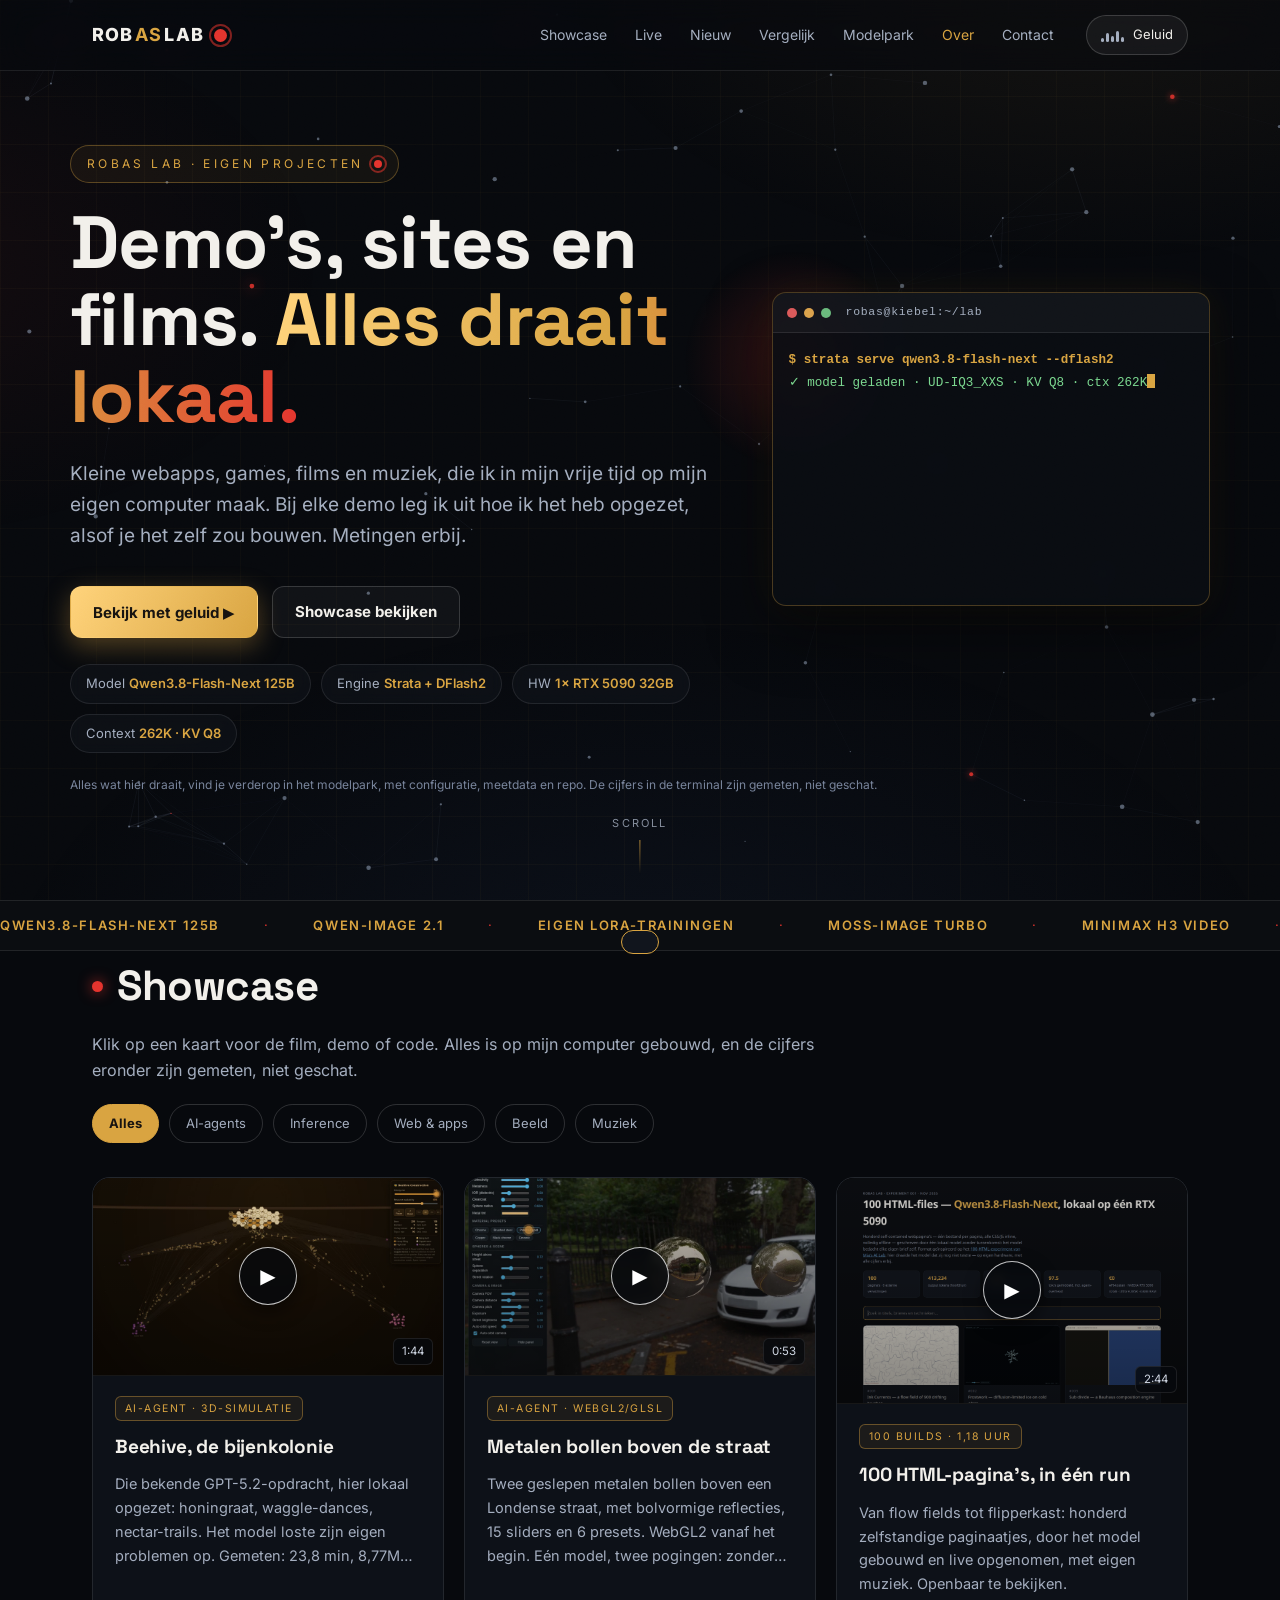
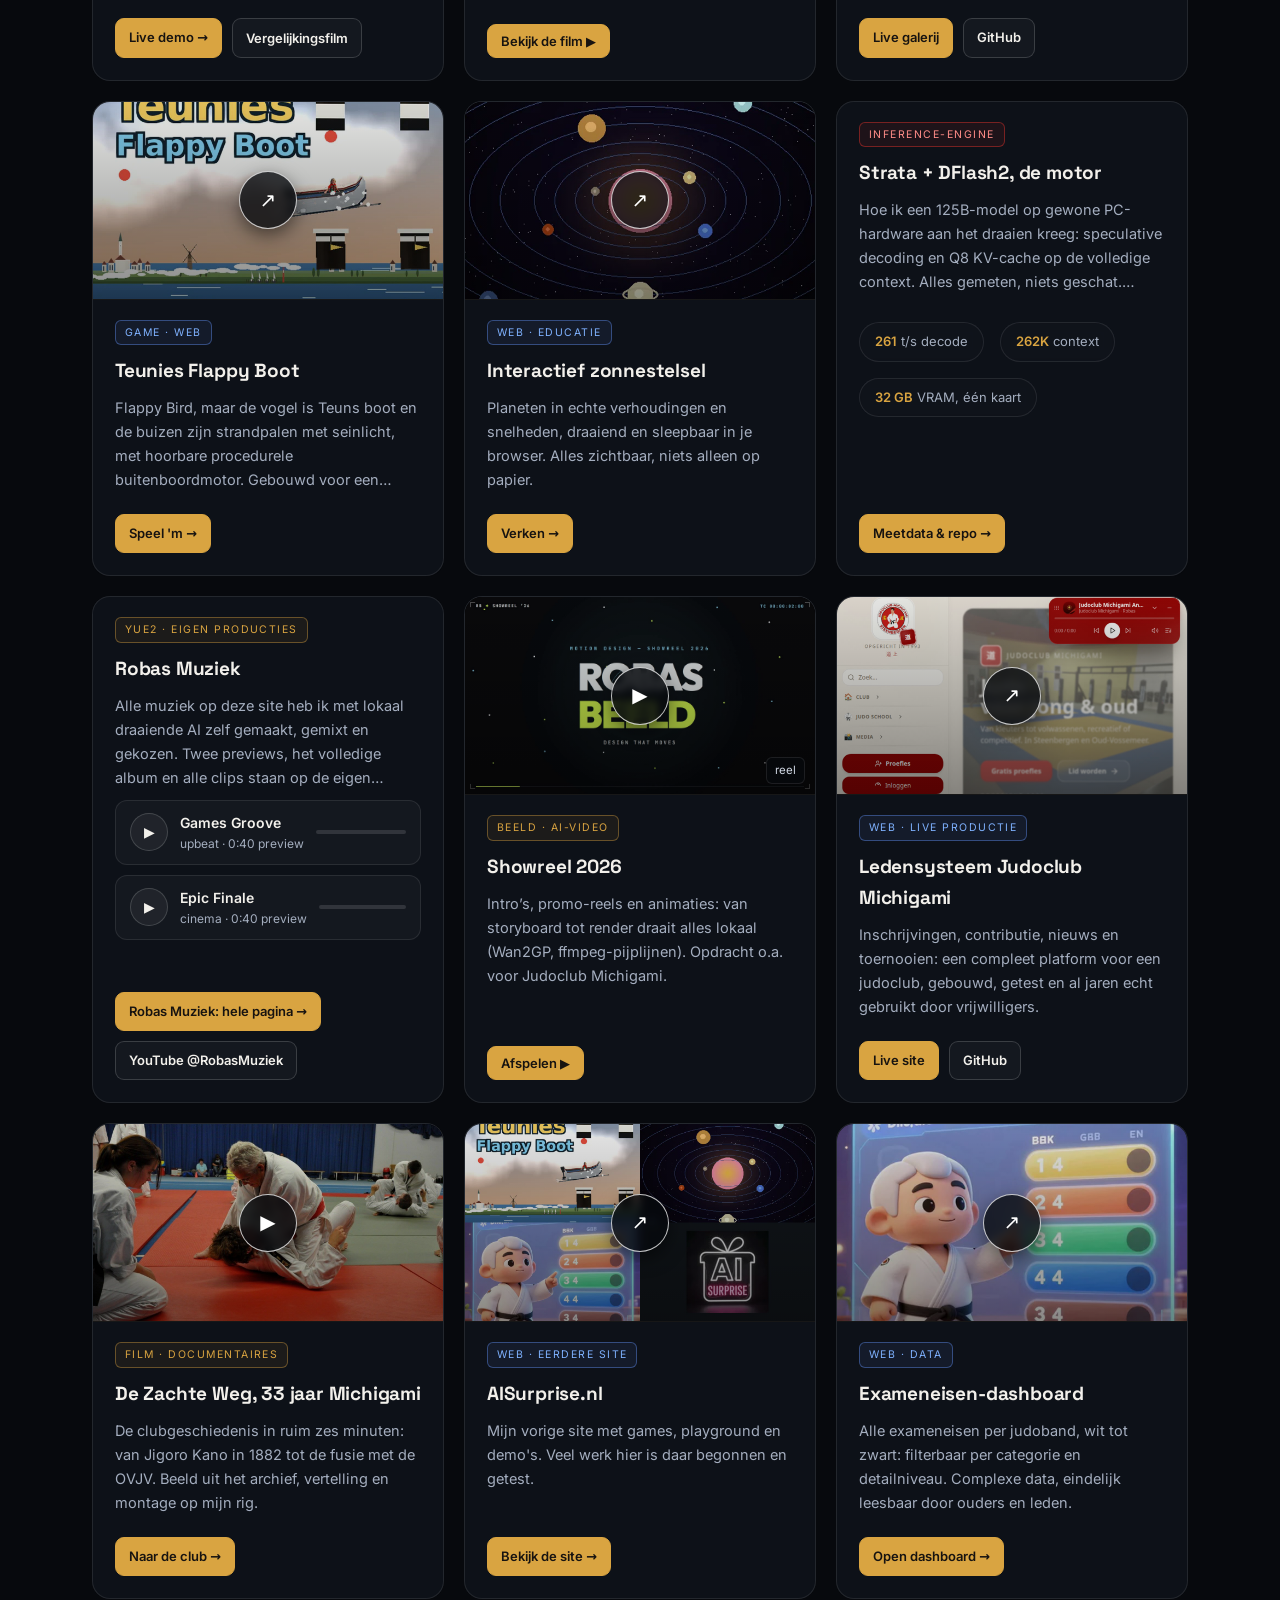
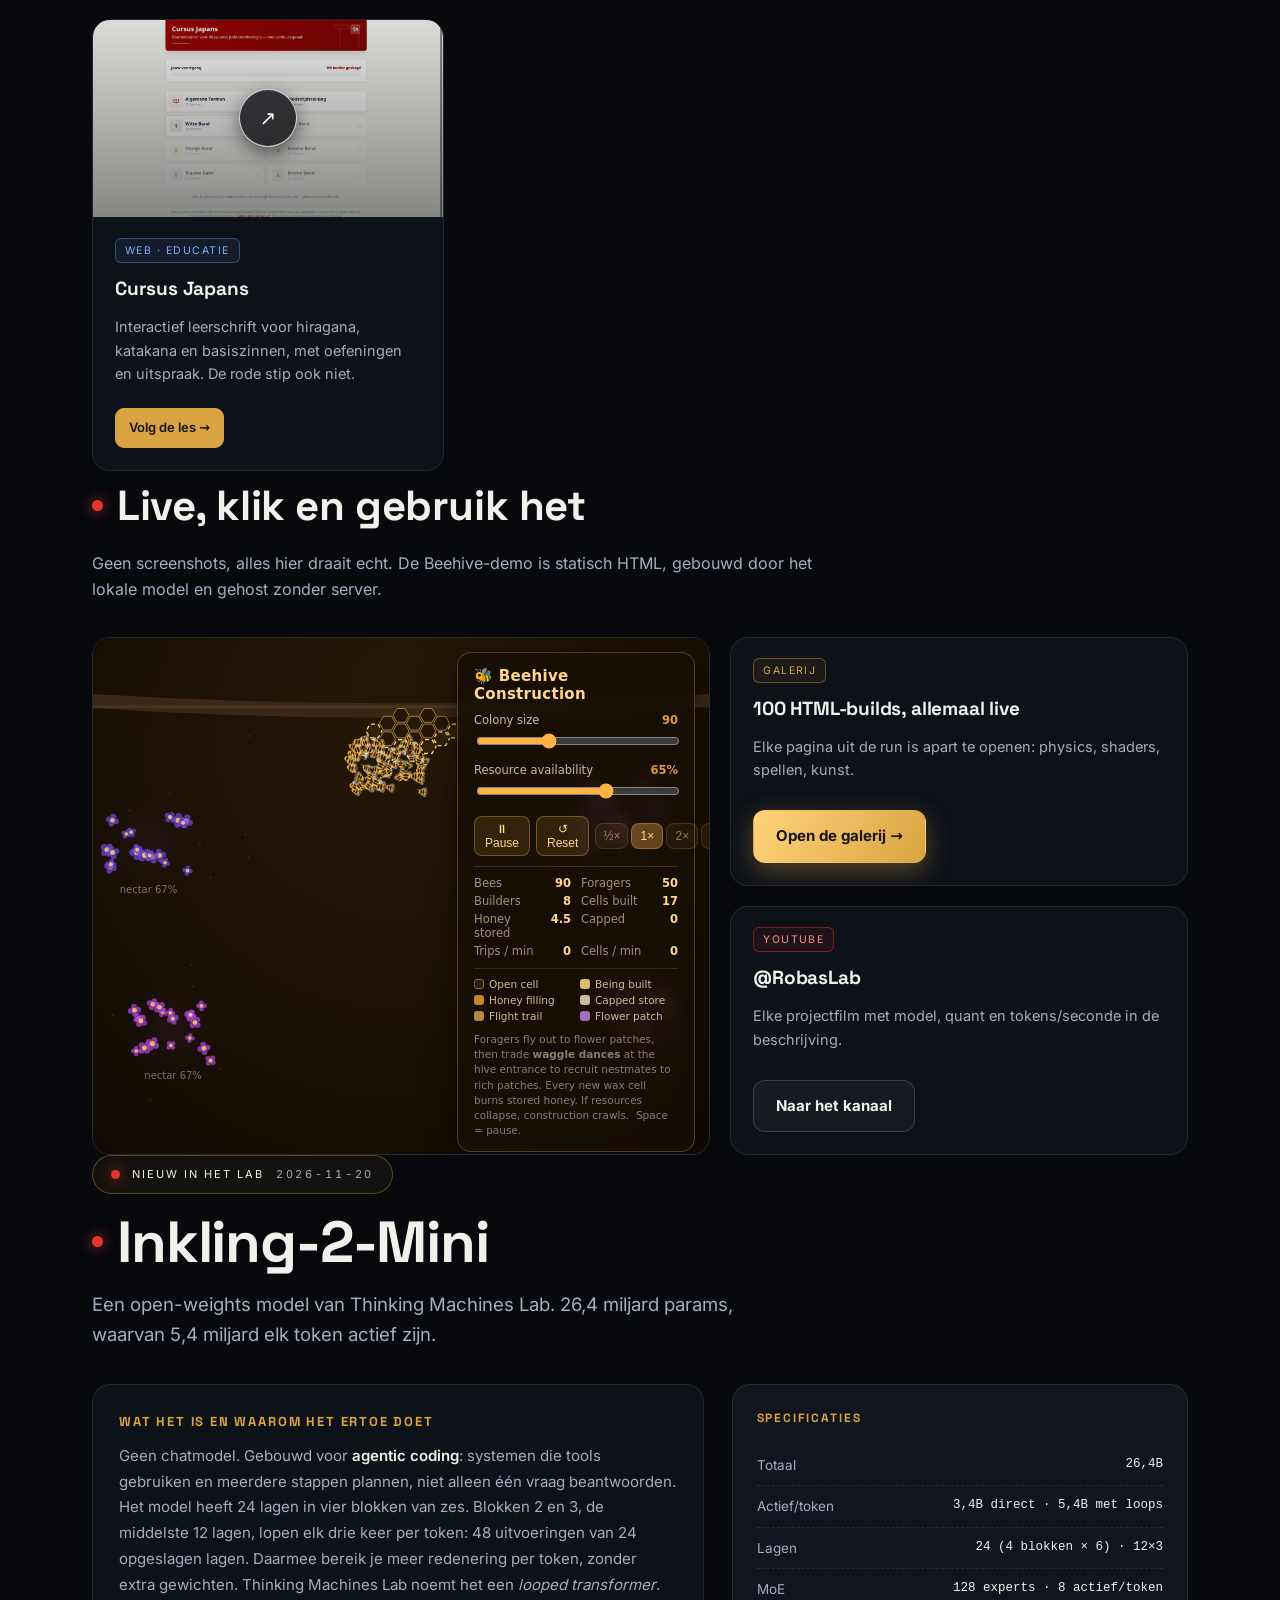
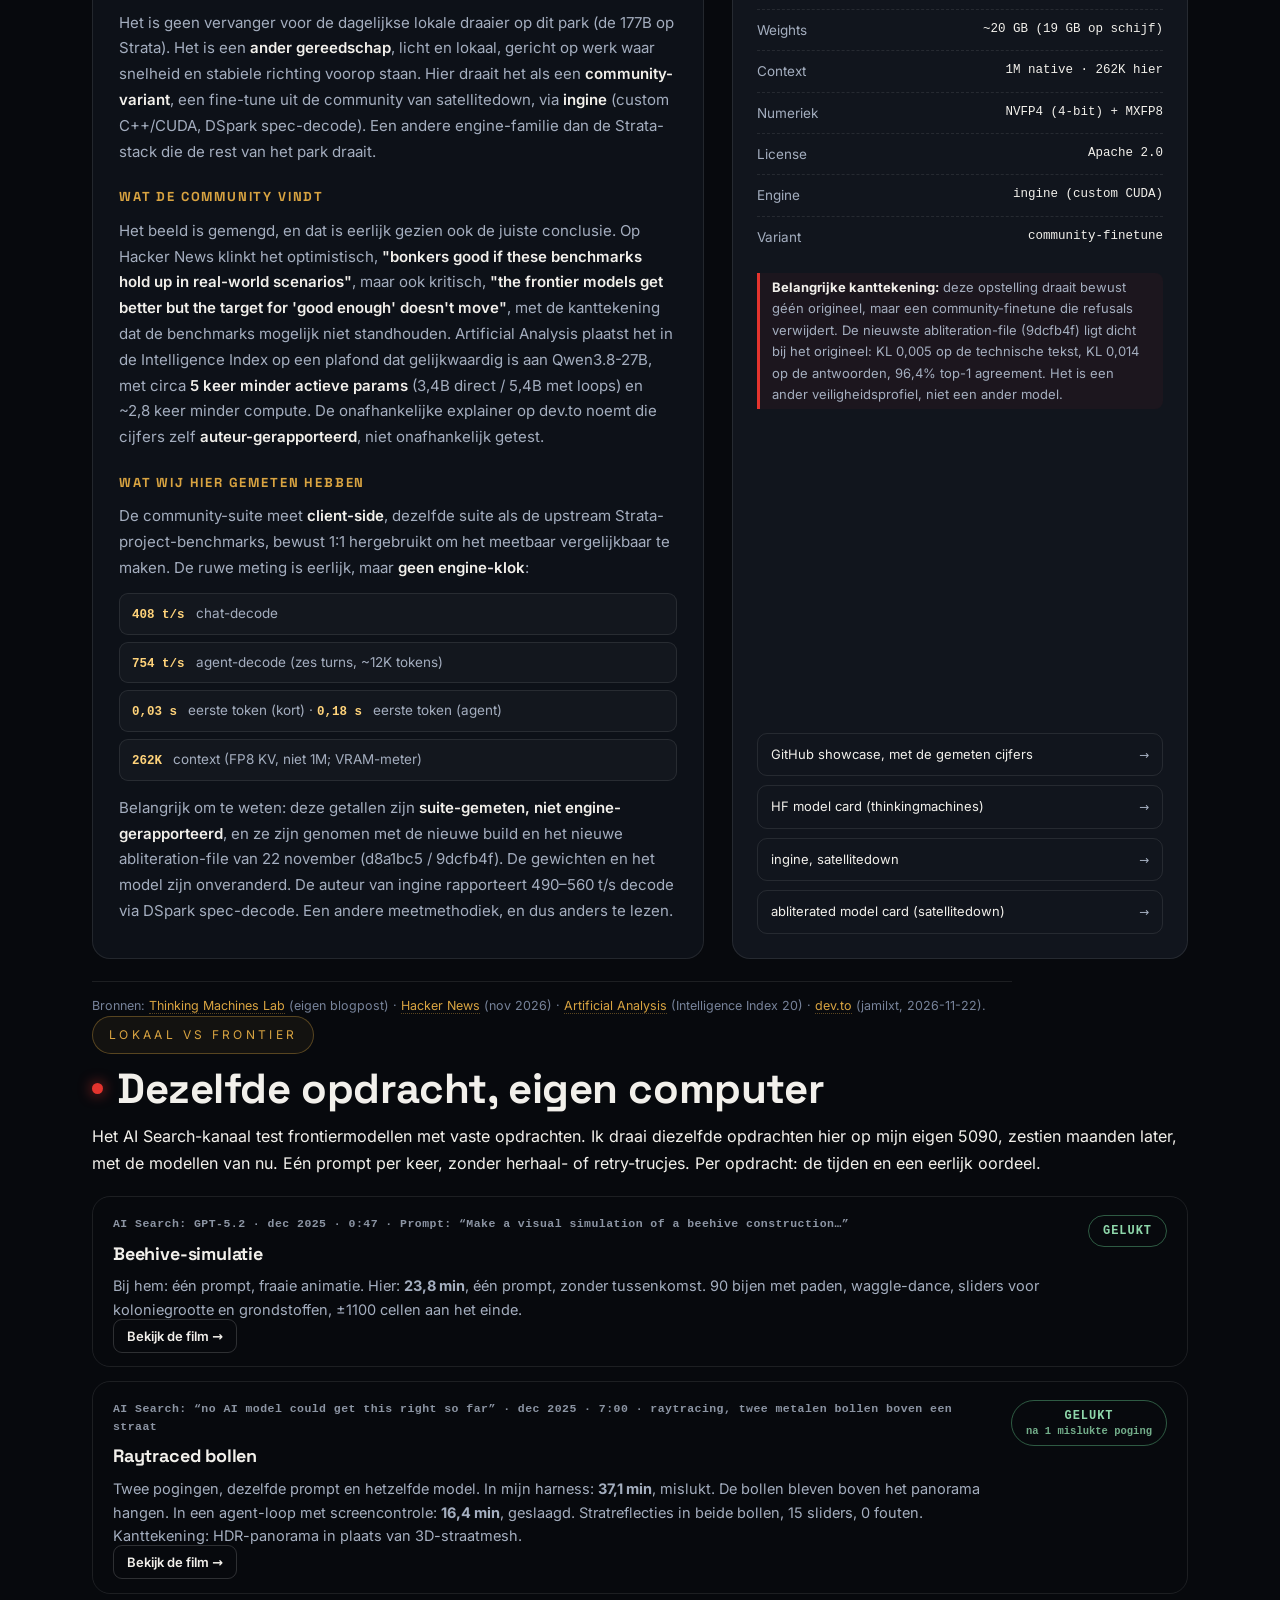
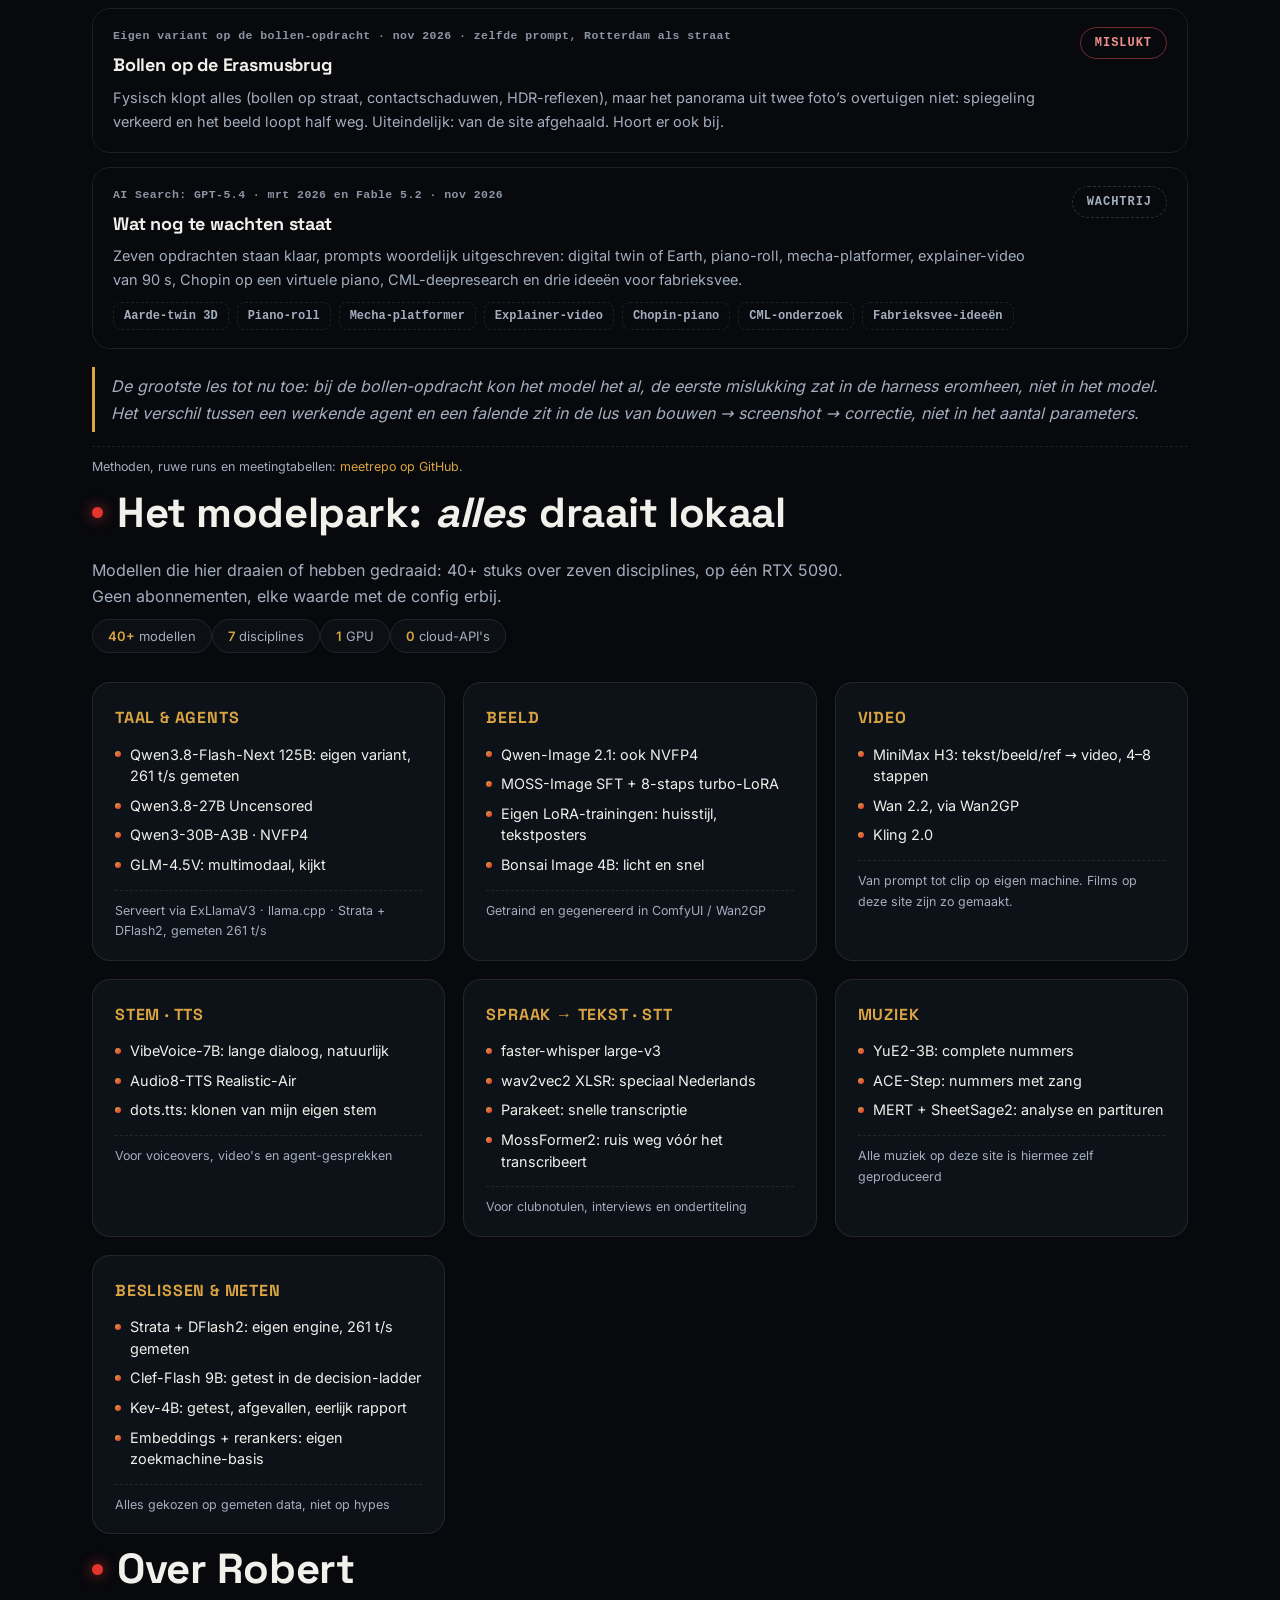
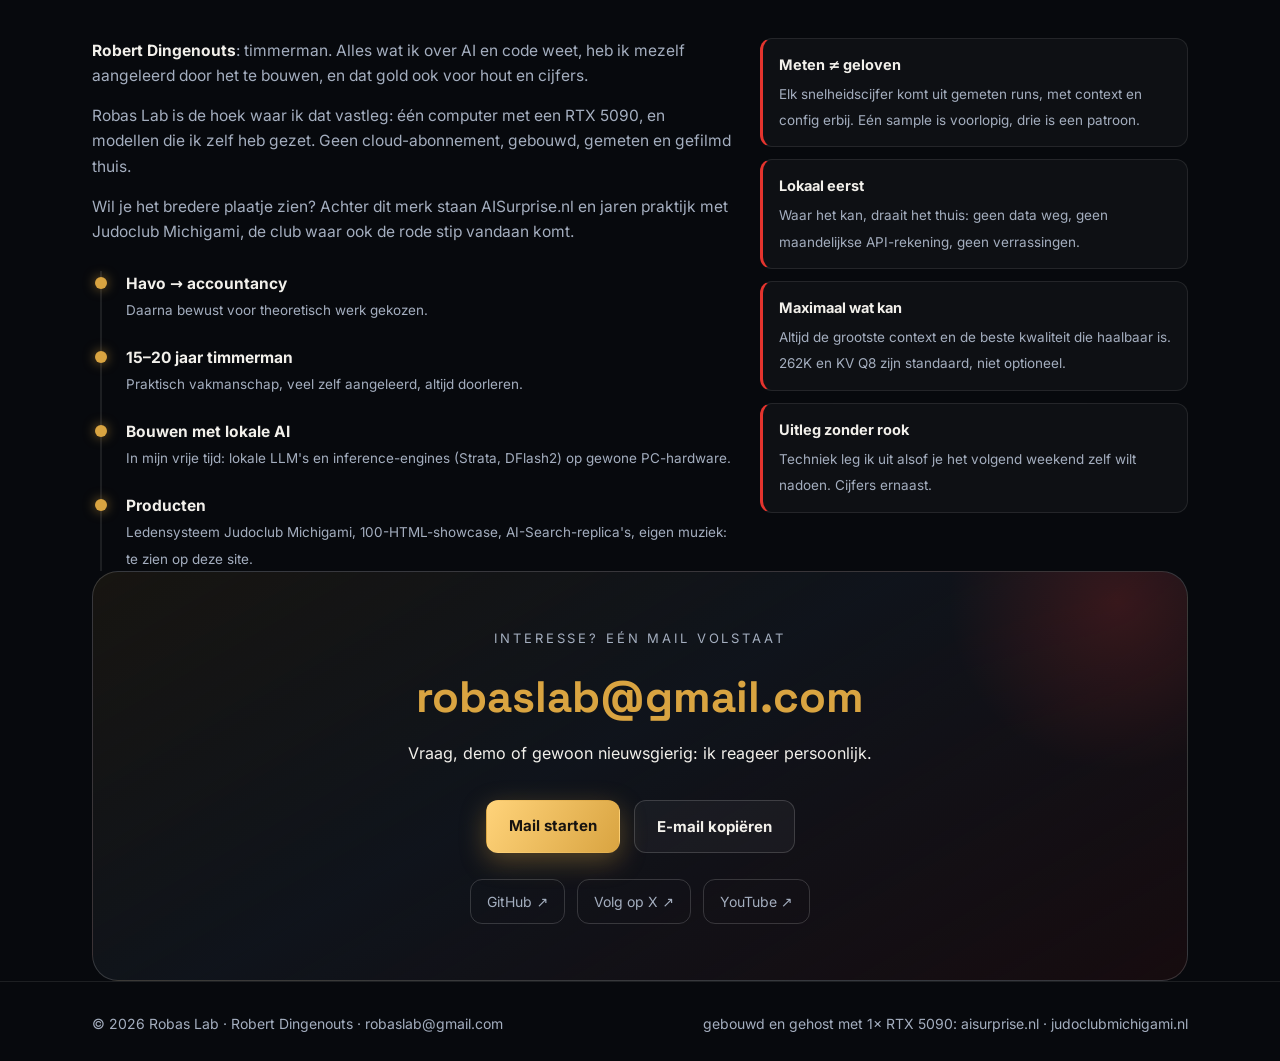
==== commit 49021b89: "Inkling-2-Mini update: post-update cijfers (408/754) + satellitedown-credits" ====
--- a/index.html
+++ b/index.html
@@ -284,18 +284,18 @@
     <div class="release-story rv">
       <h3>Wat het is en waarom het ertoe doet</h3>
       <p>Geen chatmodel. Gebouwd voor <b>agentic coding</b>: systemen die tools gebruiken en meerdere stappen plannen, niet alleen één vraag beantwoorden. Het model heeft 24 lagen in vier blokken van zes. Blokken 2 en 3, de middelste 12 lagen, lopen elk drie keer per token: 48 uitvoeringen van 24 opgeslagen lagen. Daarmee bereik je meer redenering per token, zonder extra gewichten. Thinking Machines Lab noemt het een <em>looped transformer</em>.</p>
-      <p>Het is geen vervanger voor de dagelijkse lokale draaier op dit park (de 177B op Strata). Het is een <b>ander gereedschap</b>, licht en lokaal, gericht op werk waar snelheid en stabiele richting voorop staan. Hier draait het als een <b>community-variant</b>, een fine-tune uit de community, via <b>ingine</b> (custom C++/CUDA, DSpark spec-decode). Een andere engine-familie dan de Strata-stack die de rest van het park draait.</p>
+      <p>Het is geen vervanger voor de dagelijkse lokale draaier op dit park (de 177B op Strata). Het is een <b>ander gereedschap</b>, licht en lokaal, gericht op werk waar snelheid en stabiele richting voorop staan. Hier draait het als een <b>community-variant</b>, een fine-tune uit de community van satellitedown, via <b>ingine</b> (custom C++/CUDA, DSpark spec-decode). Een andere engine-familie dan de Strata-stack die de rest van het park draait.</p>
       <h3>Wat de community vindt</h3>
       <p>Het beeld is gemengd, en dat is eerlijk gezien ook de juiste conclusie. Op Hacker News klinkt het optimistisch, <b>"bonkers good if these benchmarks hold up in real-world scenarios"</b>, maar ook kritisch, <b>"the frontier models get better but the target for 'good enough' doesn't move"</b>, met de kanttekening dat de benchmarks mogelijk niet standhouden. Artificial Analysis plaatst het in de Intelligence Index op een plafond dat gelijkwaardig is aan Qwen3.8-27B, met circa <b>5 keer minder actieve params</b> (3,4B direct / 5,4B met loops) en ~2,8 keer minder compute. De onafhankelijke explainer op dev.to noemt die cijfers zelf <b>auteur-gerapporteerd</b>, niet onafhankelijk getest.</p>
       <h3>Wat wij hier gemeten hebben</h3>
       <p>De community-suite meet <b>client-side</b>, dezelfde suite als de upstream Strata-project-benchmarks, bewust 1:1 hergebruikt om het meetbaar vergelijkbaar te maken. De ruwe meting is eerlijk, maar <b>geen engine-klok</b>:</p>
       <ul class="release-meas">
-        <li><b>391 t/s</b> chat-decode</li>
-        <li><b>772 t/s</b> agent-decode (vijf turns, ~12K tokens)</li>
-        <li><b>0,03 s</b> eerste token (kort) · <b>0,19 s</b> eerste token (agent)</li>
+        <li><b>408 t/s</b> chat-decode</li>
+        <li><b>754 t/s</b> agent-decode (zes turns, ~12K tokens)</li>
+        <li><b>0,03 s</b> eerste token (kort) · <b>0,18 s</b> eerste token (agent)</li>
         <li><b>262K</b> context (FP8 KV, niet 1M; VRAM-meter)</li>
       </ul>
-      <p>Belangrijk om te weten: deze getallen zijn <b>suite-gemeten, niet engine-gerapporteerd</b>. De auteur van ingine rapporteert 490–570 t/s decode via DSpark spec-decode. Een andere meetmethodiek, en dus anders te lezen.</p>
+      <p>Belangrijk om te weten: deze getallen zijn <b>suite-gemeten, niet engine-gerapporteerd</b>, en ze zijn genomen met de nieuwe build en het nieuwe abliteration-file van 22 november (d8a1bc5 / 9dcfb4f). De gewichten en het model zijn onveranderd. De auteur van ingine rapporteert 490–560 t/s decode via DSpark spec-decode. Een andere meetmethodiek, en dus anders te lezen.</p>
     </div>
     <aside class="release-spec rv">
       <h3>Specificaties</h3>
@@ -311,11 +311,12 @@
         <div><dt>Engine</dt><dd>ingine (custom CUDA)</dd></div>
         <div><dt>Variant</dt><dd>community-finetune</dd></div>
       </dl>
-      <div class="release-notes"><b>Belangrijke kanttekening:</b> deze opstelling draait bewust géén origineel, maar een community-finetune die bewust refusals verwijdert (KL 0,043 tov het origineel). Het is geen ander model, maar een ander veiligheidsprofiel.</div>
+      <div class="release-notes"><b>Belangrijke kanttekening:</b> deze opstelling draait bewust géén origineel, maar een community-finetune die refusals verwijdert. De nieuwste abliteration-file (9dcfb4f) ligt dicht bij het origineel: KL 0,005 op de technische tekst, KL 0,014 op de antwoorden, 96,4% top-1 agreement. Het is een ander veiligheidsprofiel, niet een ander model.</div>
       <div class="release-links">
         <a href="https://github.com/RobertDingenouts/inkling-2-mini-rtx5090" target="_blank" rel="noopener"><span>GitHub showcase, met de gemeten cijfers</span><span class="arr">→</span></a>
         <a href="https://huggingface.co/thinkingmachines/Inkling-2-Mini" target="_blank" rel="noopener"><span>HF model card (thinkingmachines)</span><span class="arr">→</span></a>
         <a href="https://github.com/satellitedown/inkling-2-mini-abliterated-ingine" target="_blank" rel="noopener"><span>ingine, satellitedown</span><span class="arr">→</span></a>
+        <a href="https://huggingface.co/satellitedown/Inkling-2-Mini-abliterated-ingine" target="_blank" rel="noopener"><span>abliterated model card (satellitedown)</span><span class="arr">→</span></a>
       </div>
     </aside>
   </div>
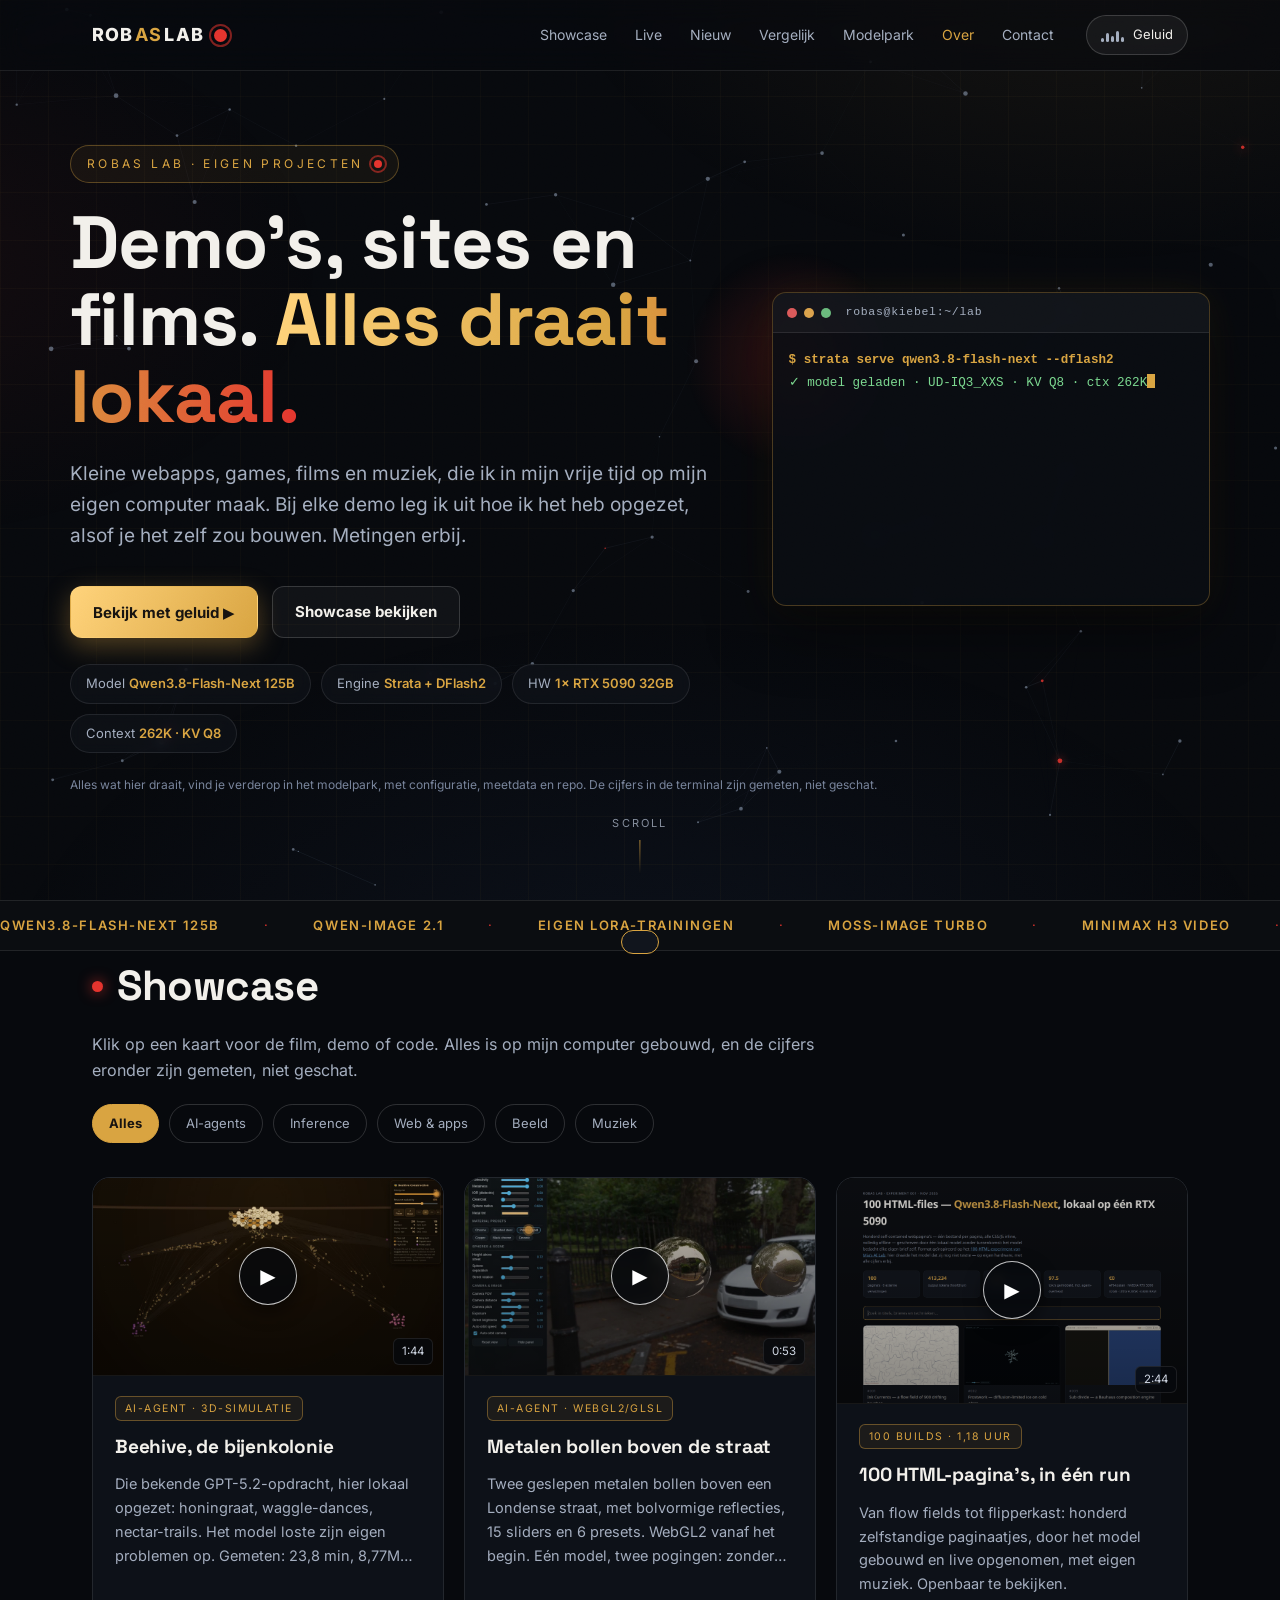
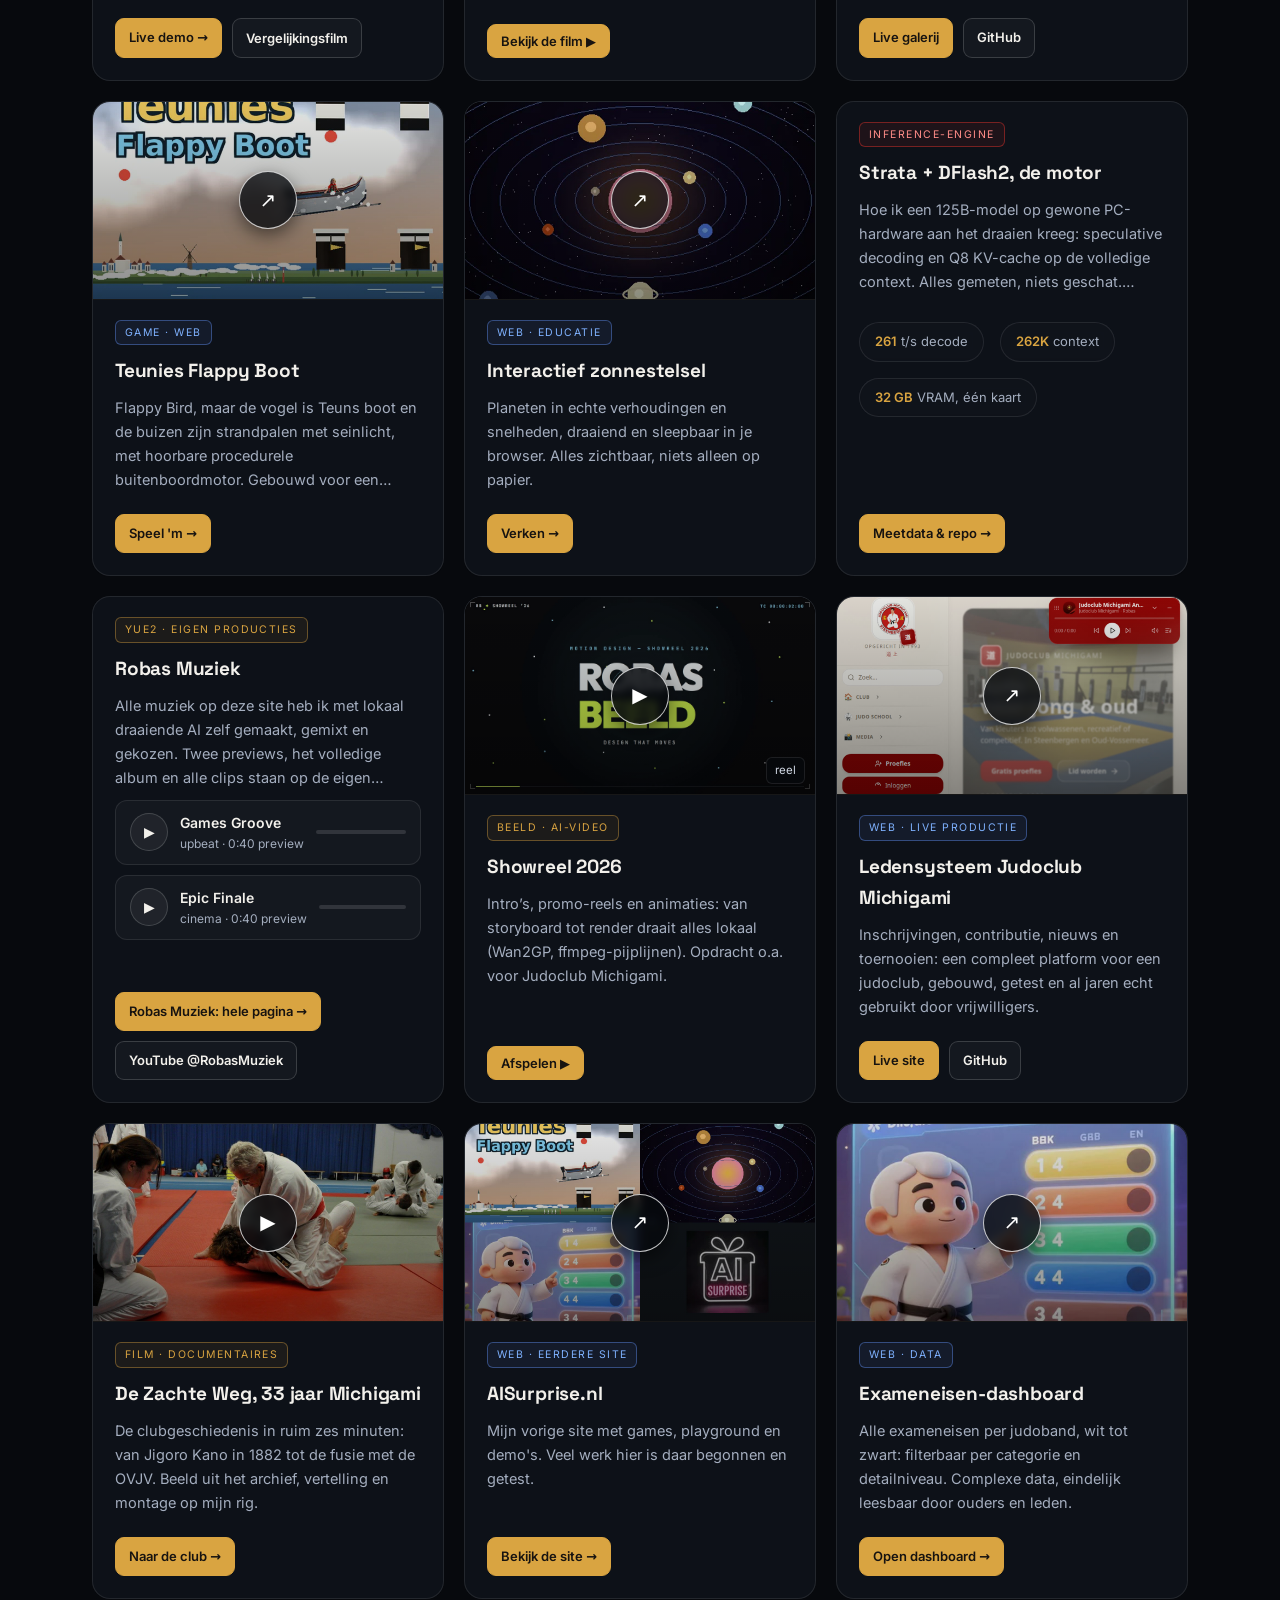
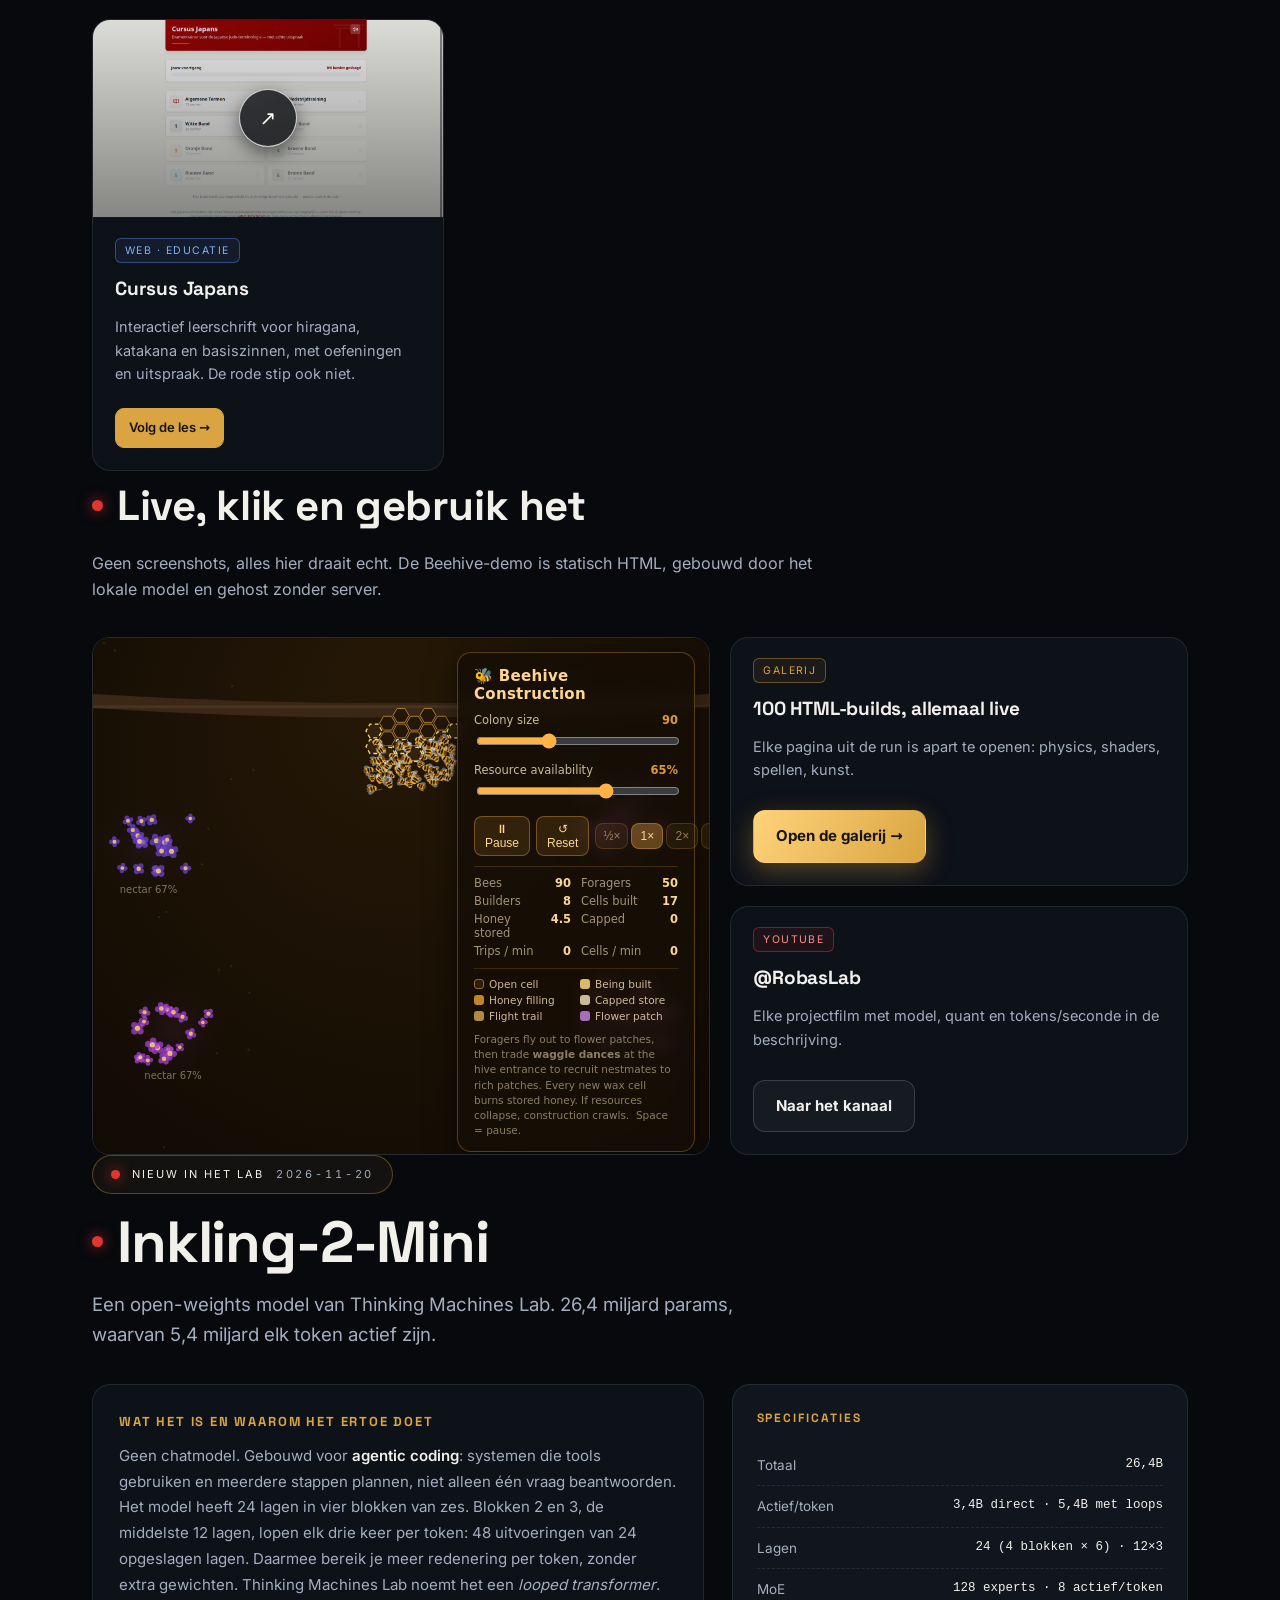
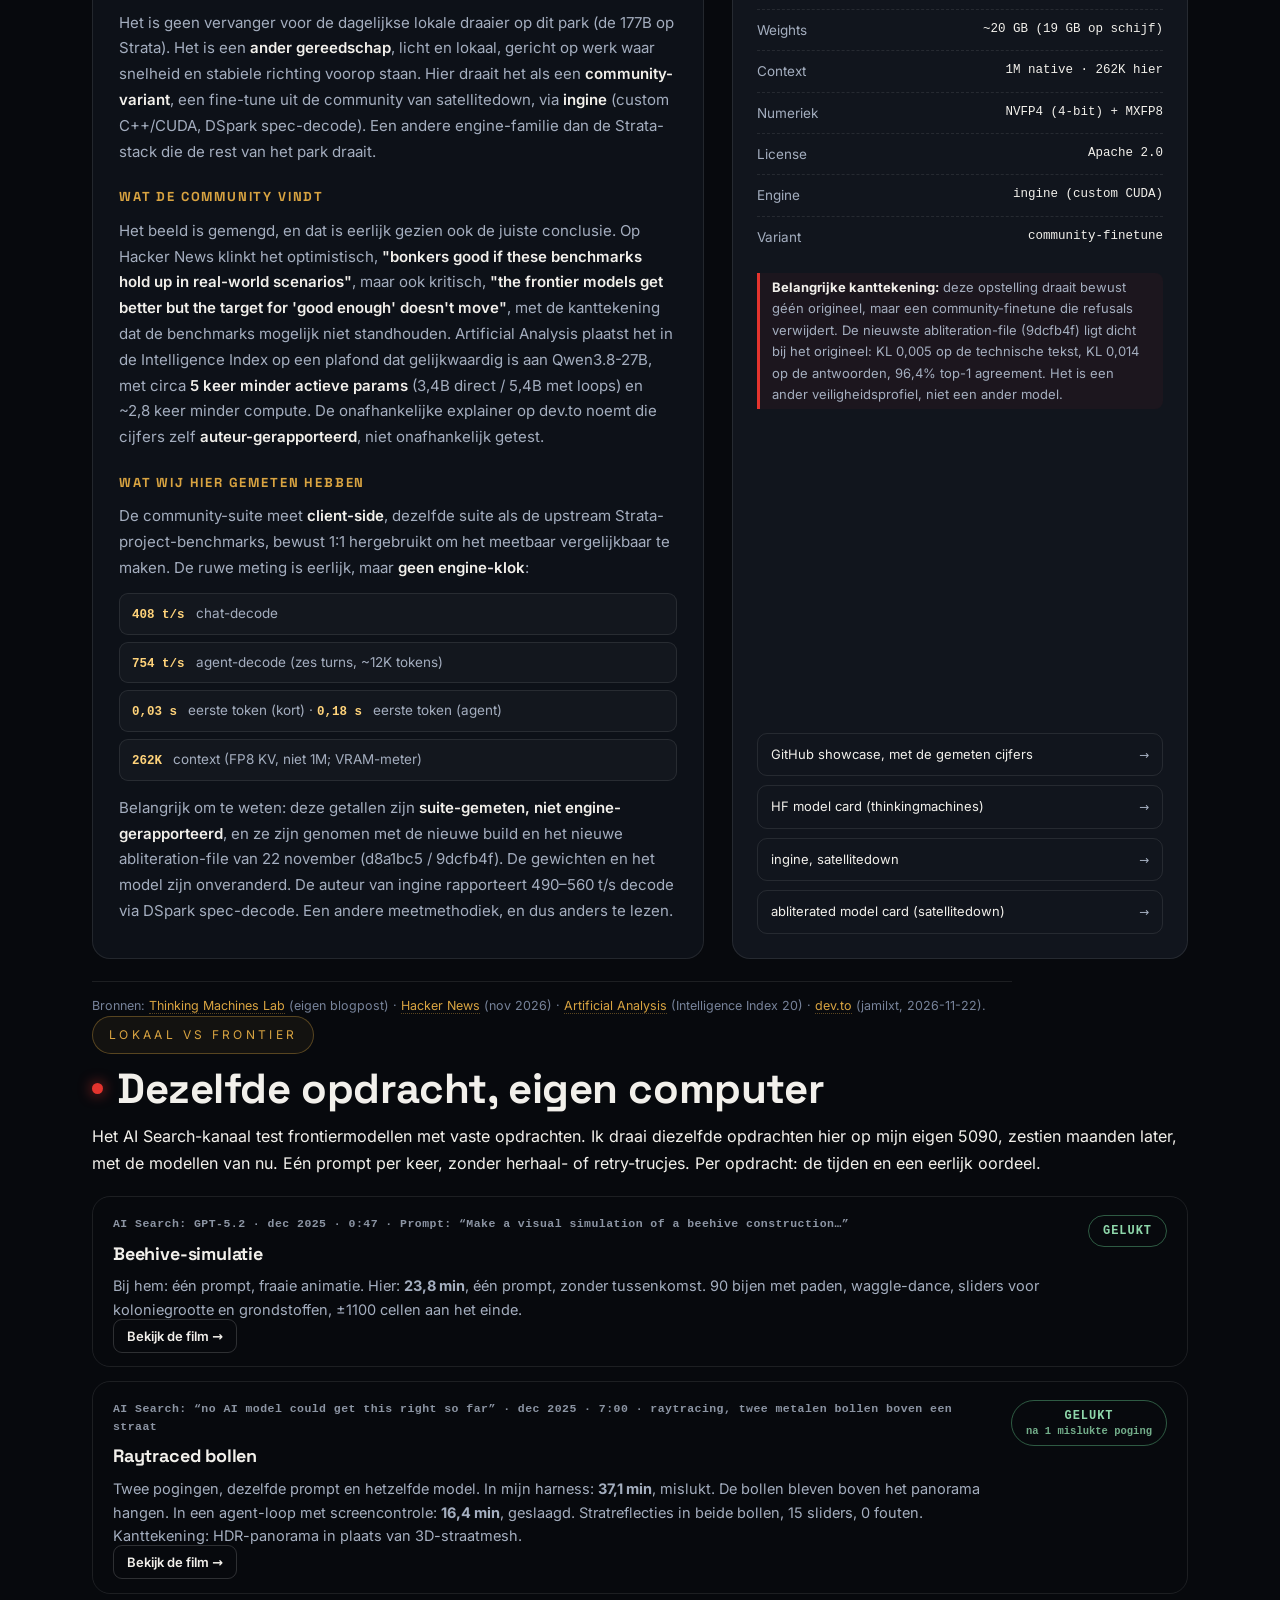
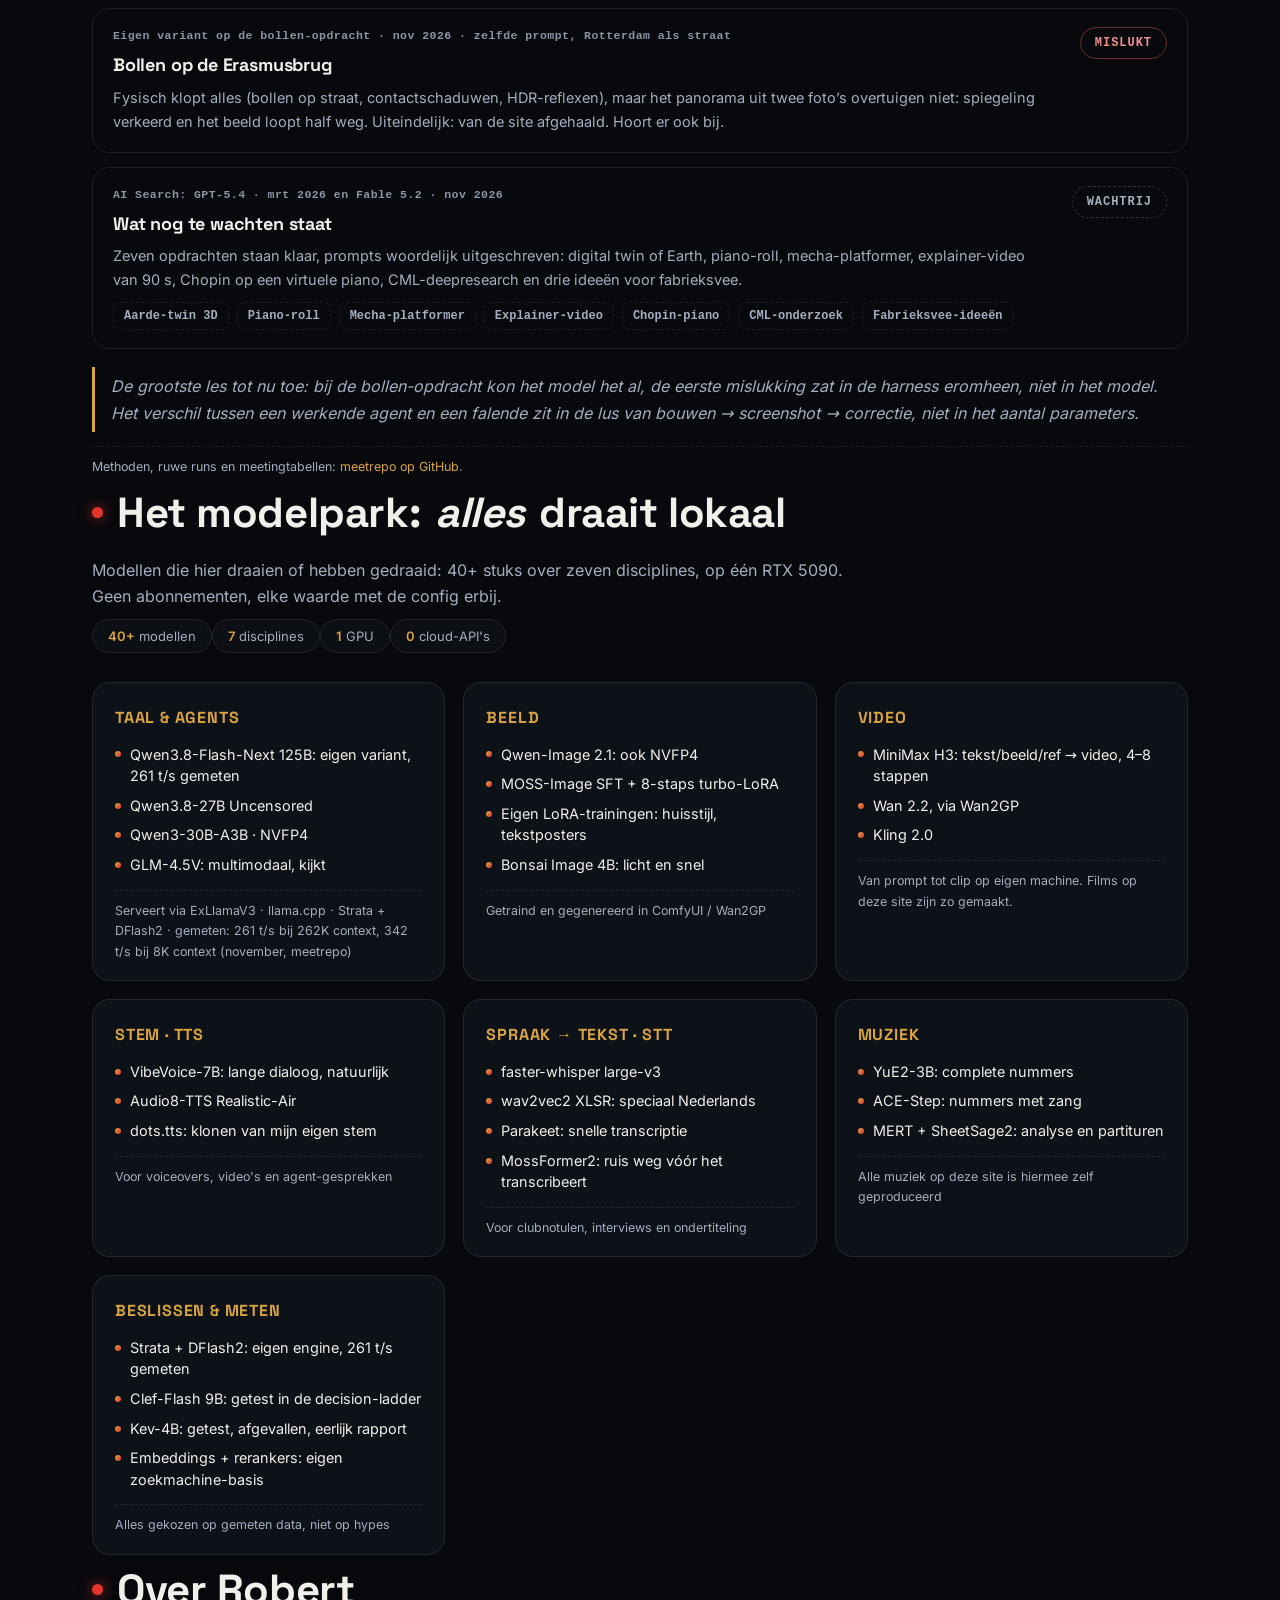
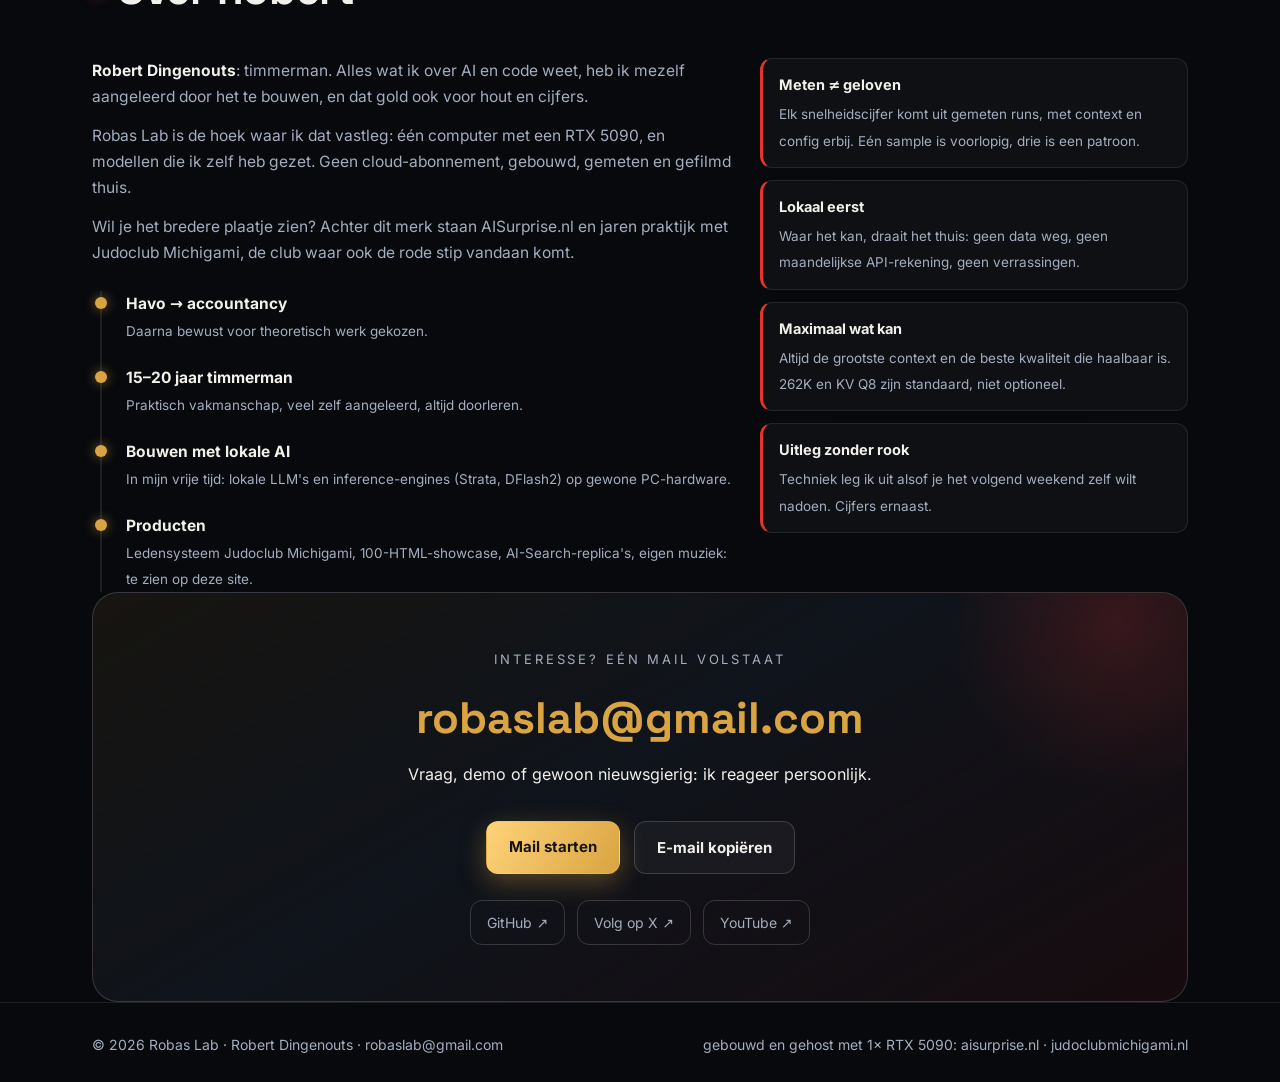
==== commit ba74ef56: "Modelpark: meetvoetnoot 262K/8K cijfers + meetrepo-verwijzing" ====
--- a/index.html
+++ b/index.html
@@ -367,7 +367,7 @@
   <div class="mparks">
     <article class="mcard rv" data-d="1"><h3>Taal &amp; agents</h3>
       <ul><li>Qwen3.8-Flash-Next 125B: eigen variant, 261 t/s gemeten</li><li>Qwen3.8-27B Uncensored</li><li>Qwen3-30B-A3B · NVFP4</li><li>GLM-4.5V: multimodaal, kijkt</li></ul>
-      <p class="mnote">Serveert via ExLlamaV3 · llama.cpp · Strata + DFlash2, gemeten 261 t/s</p></article>
+      <p class="mnote">Serveert via ExLlamaV3 · llama.cpp · Strata + DFlash2 · gemeten: 261 t/s bij 262K context, 342 t/s bij 8K context (november, meetrepo)</p></article>
     <article class="mcard rv" data-d="2"><h3>Beeld</h3>
       <ul><li>Qwen-Image 2.1: ook NVFP4</li><li>MOSS-Image SFT + 8-staps turbo-LoRA</li><li>Eigen LoRA-trainingen: huisstijl, tekstposters</li><li>Bonsai Image 4B: licht en snel</li></ul>
       <p class="mnote">Getraind en gegenereerd in ComfyUI / Wan2GP</p></article>
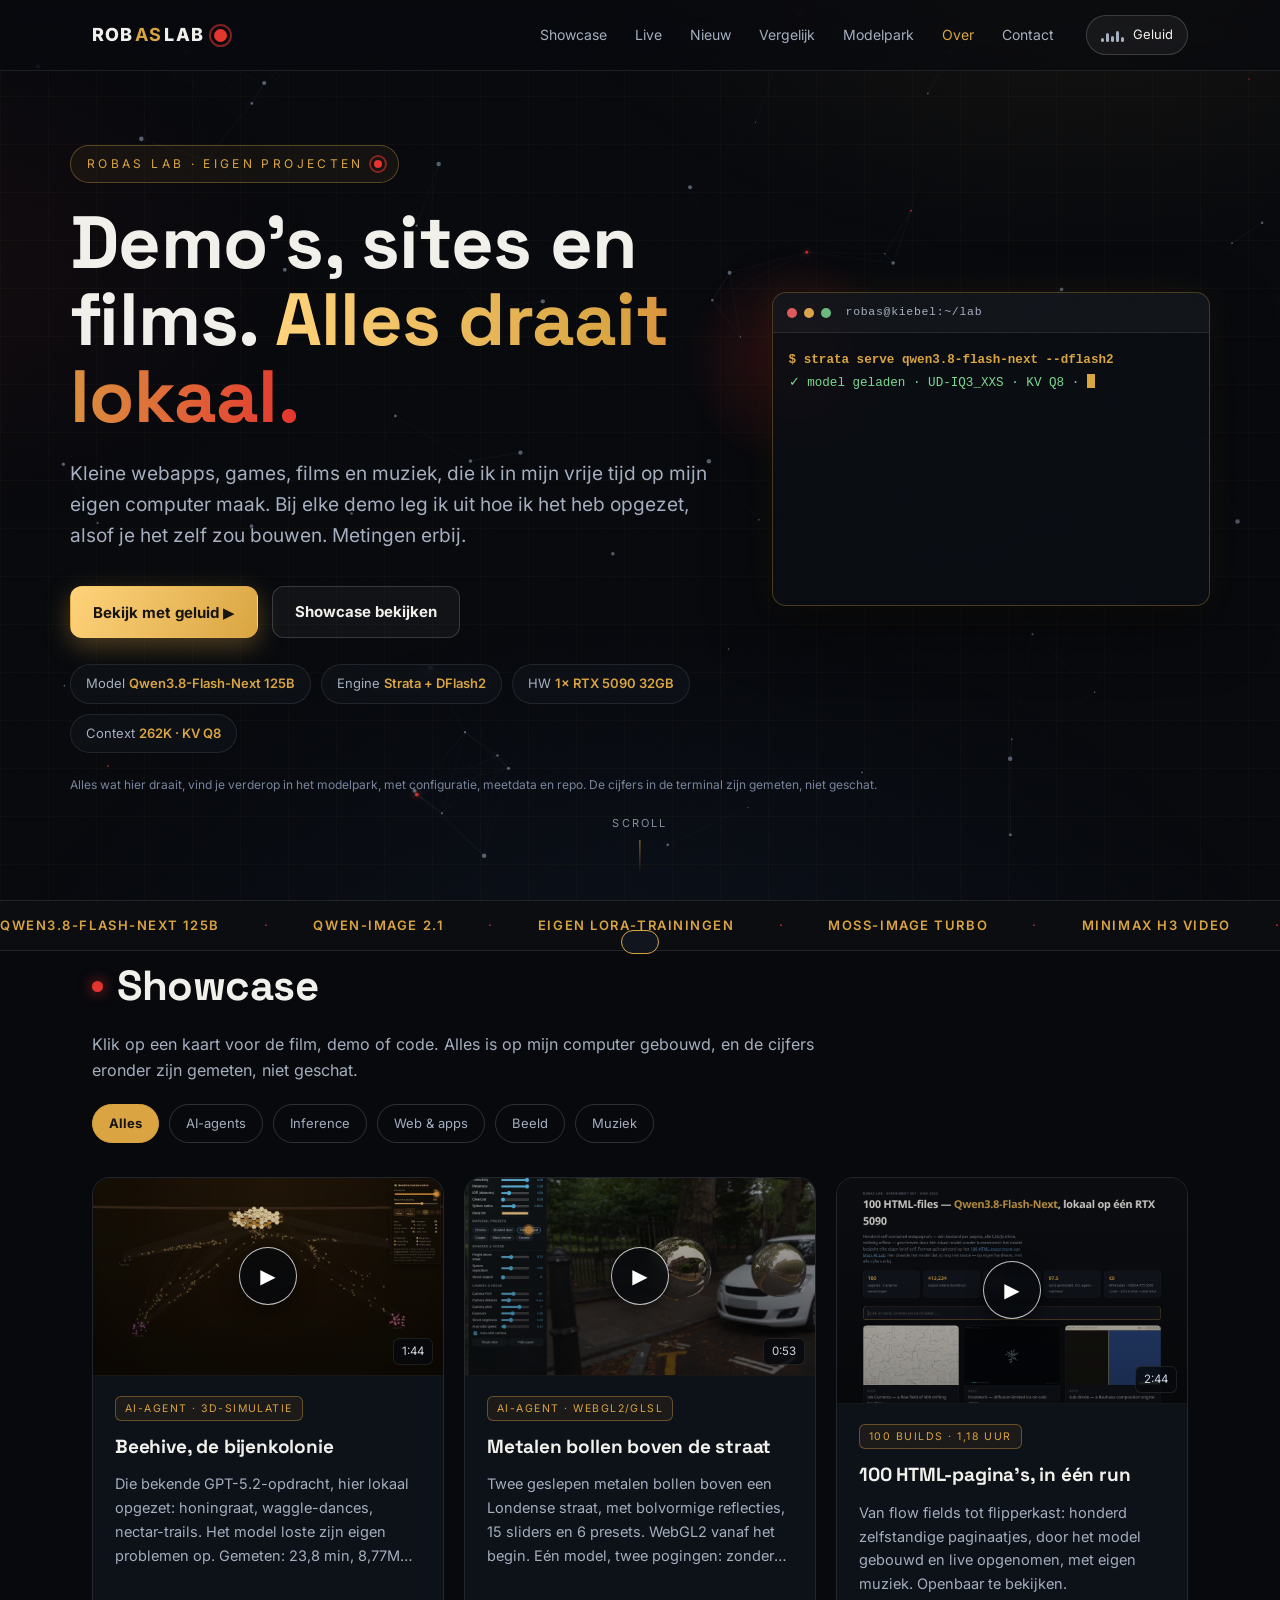
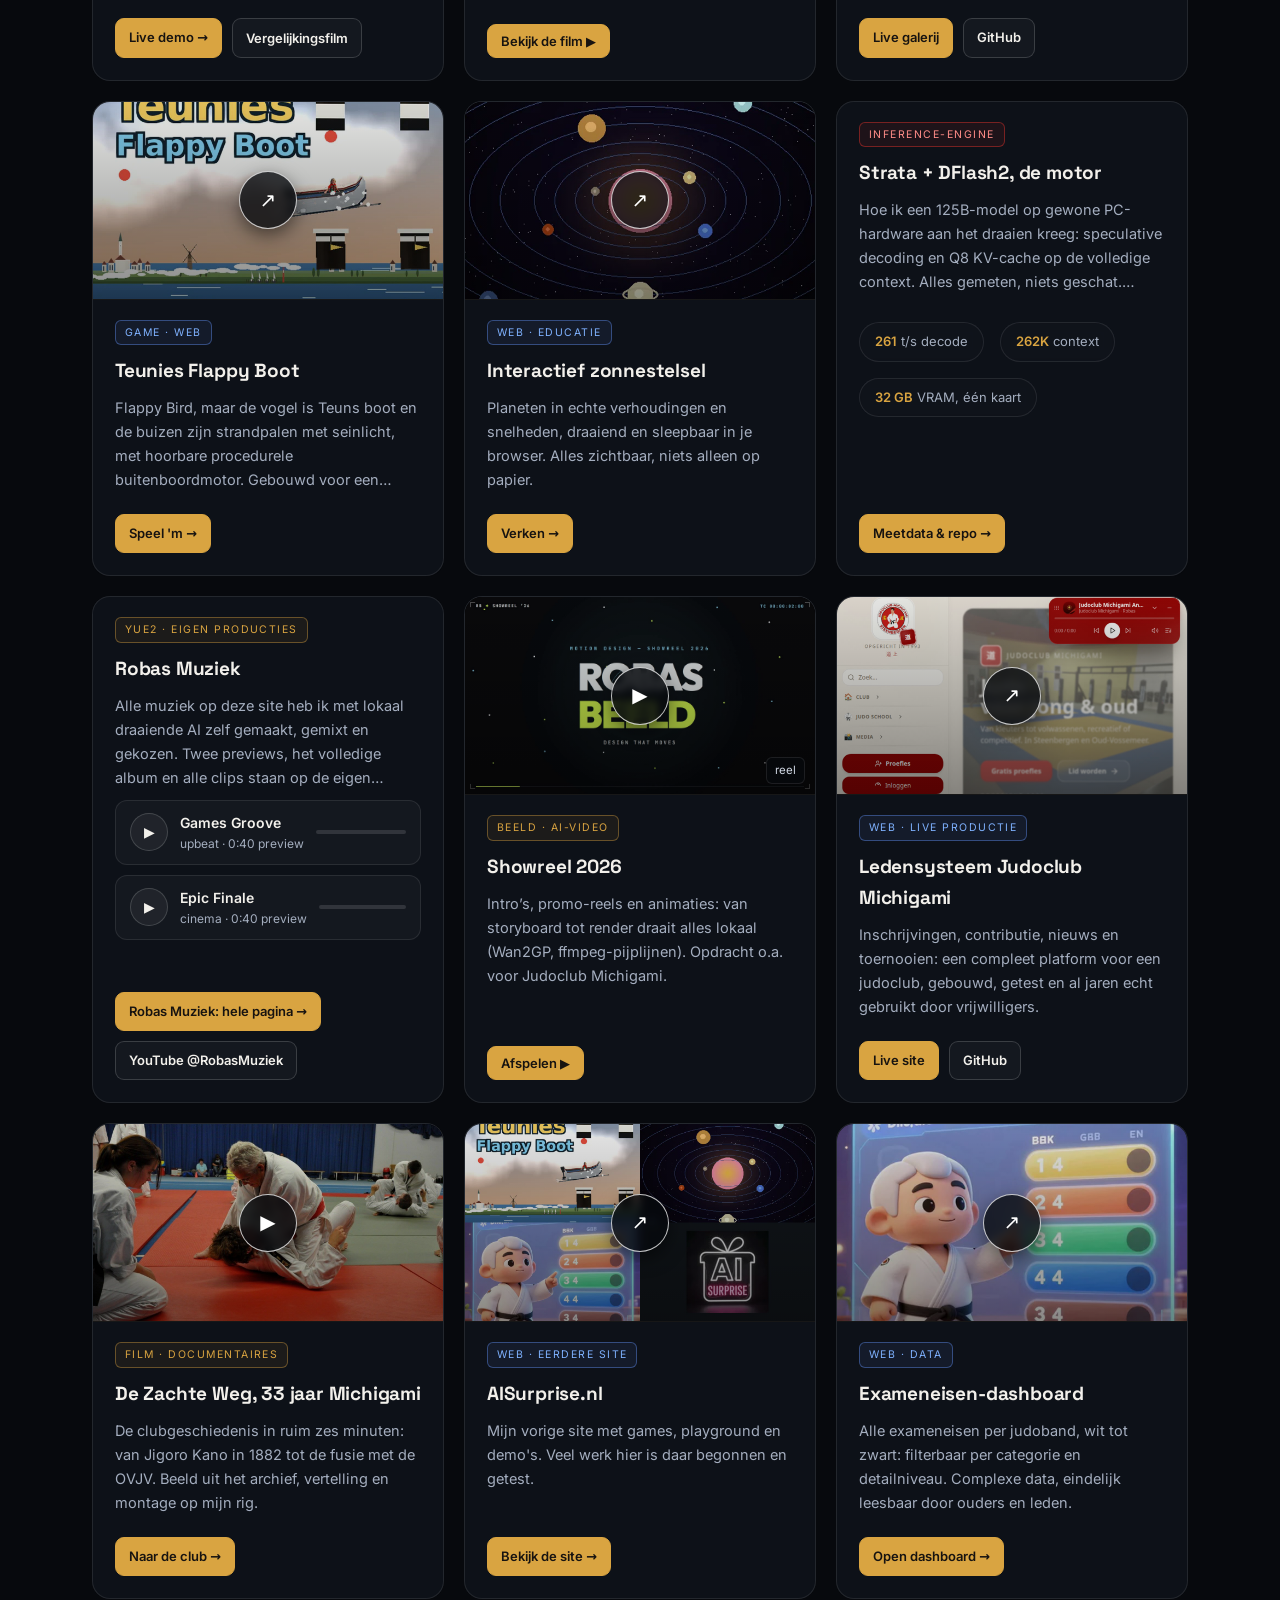
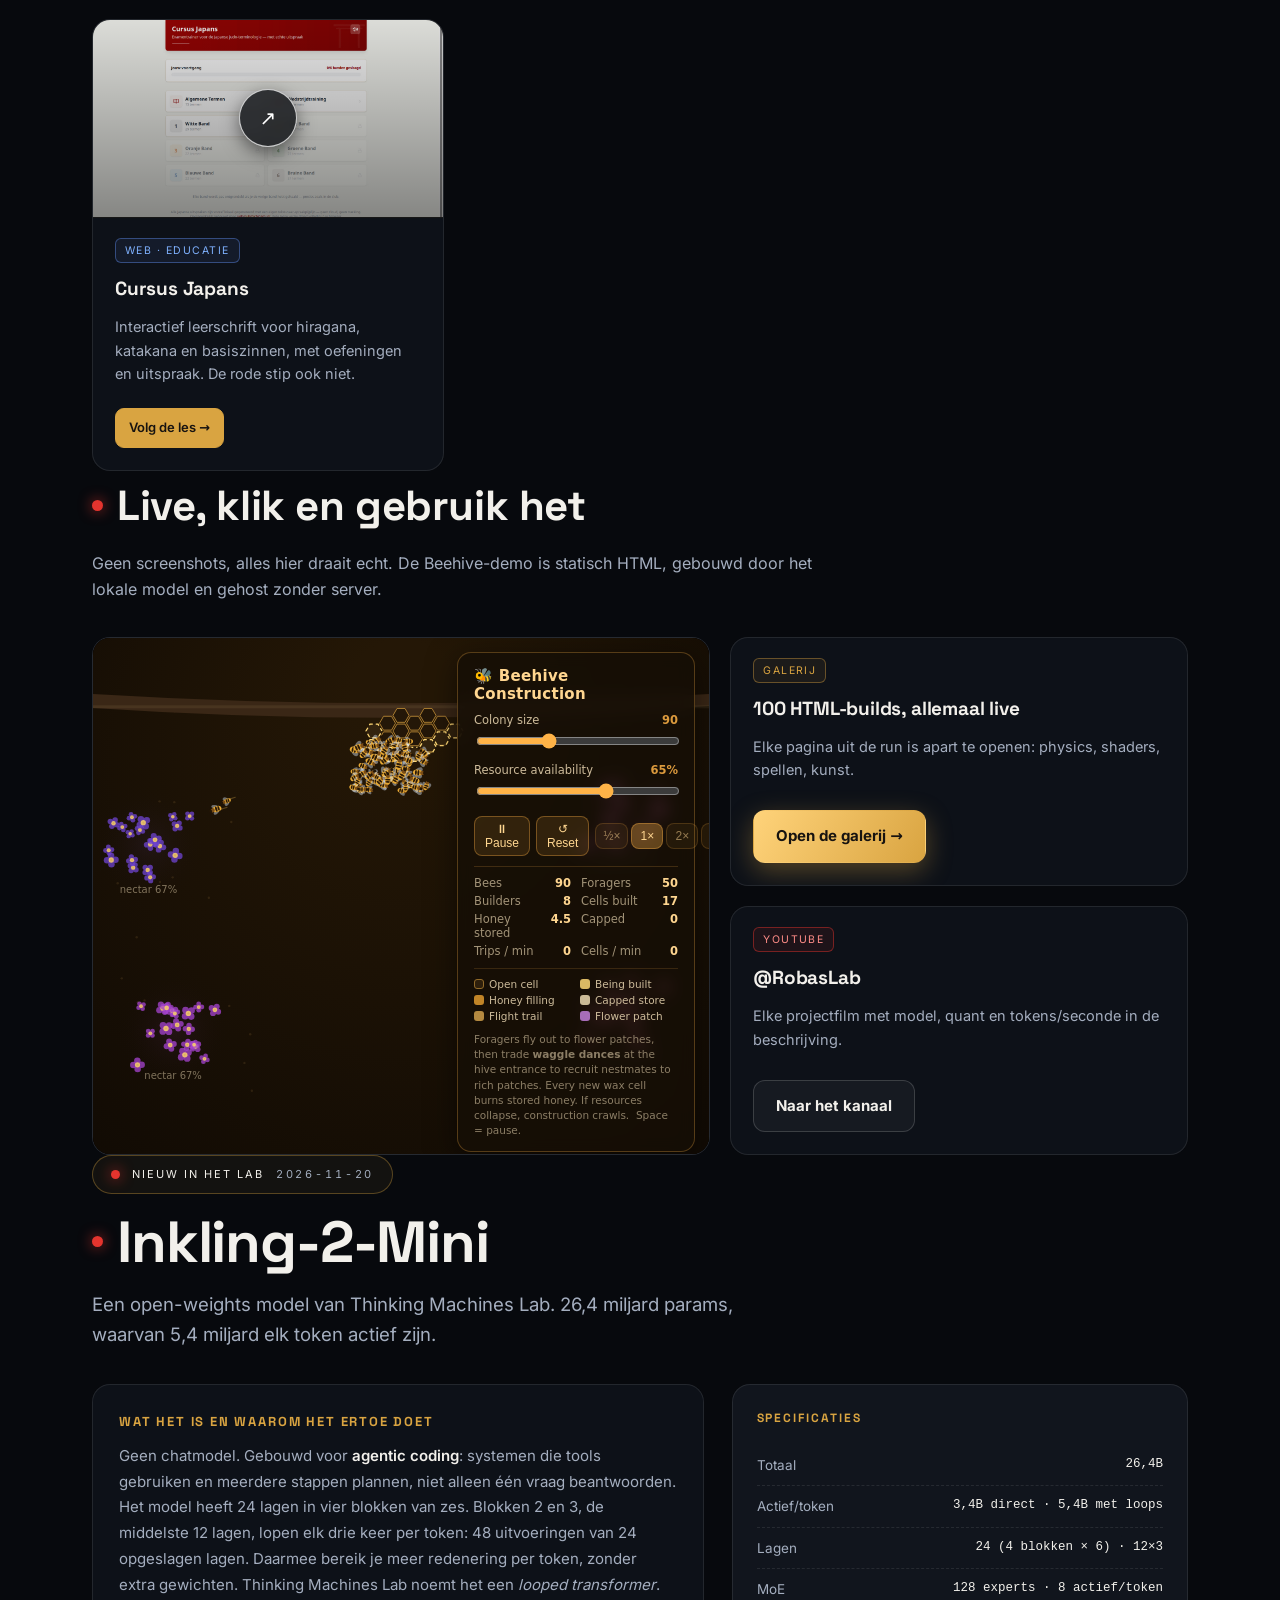
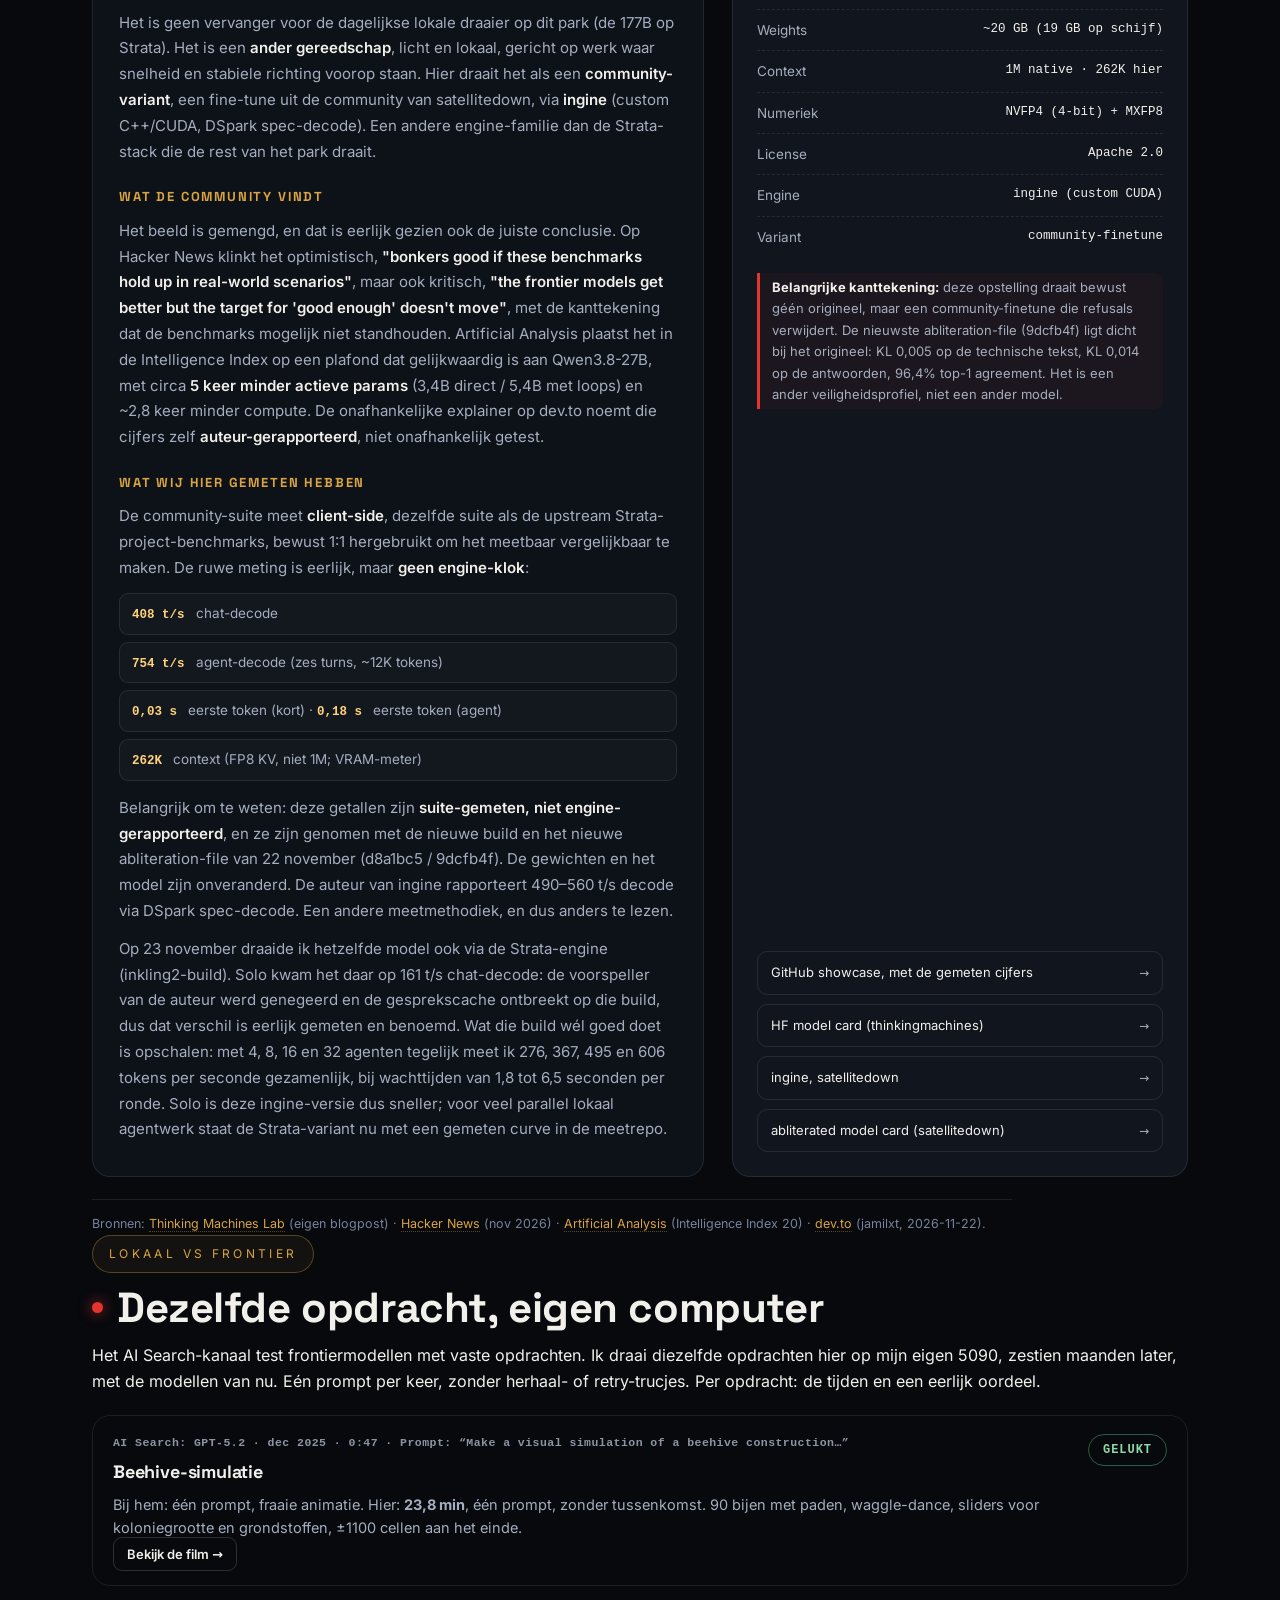
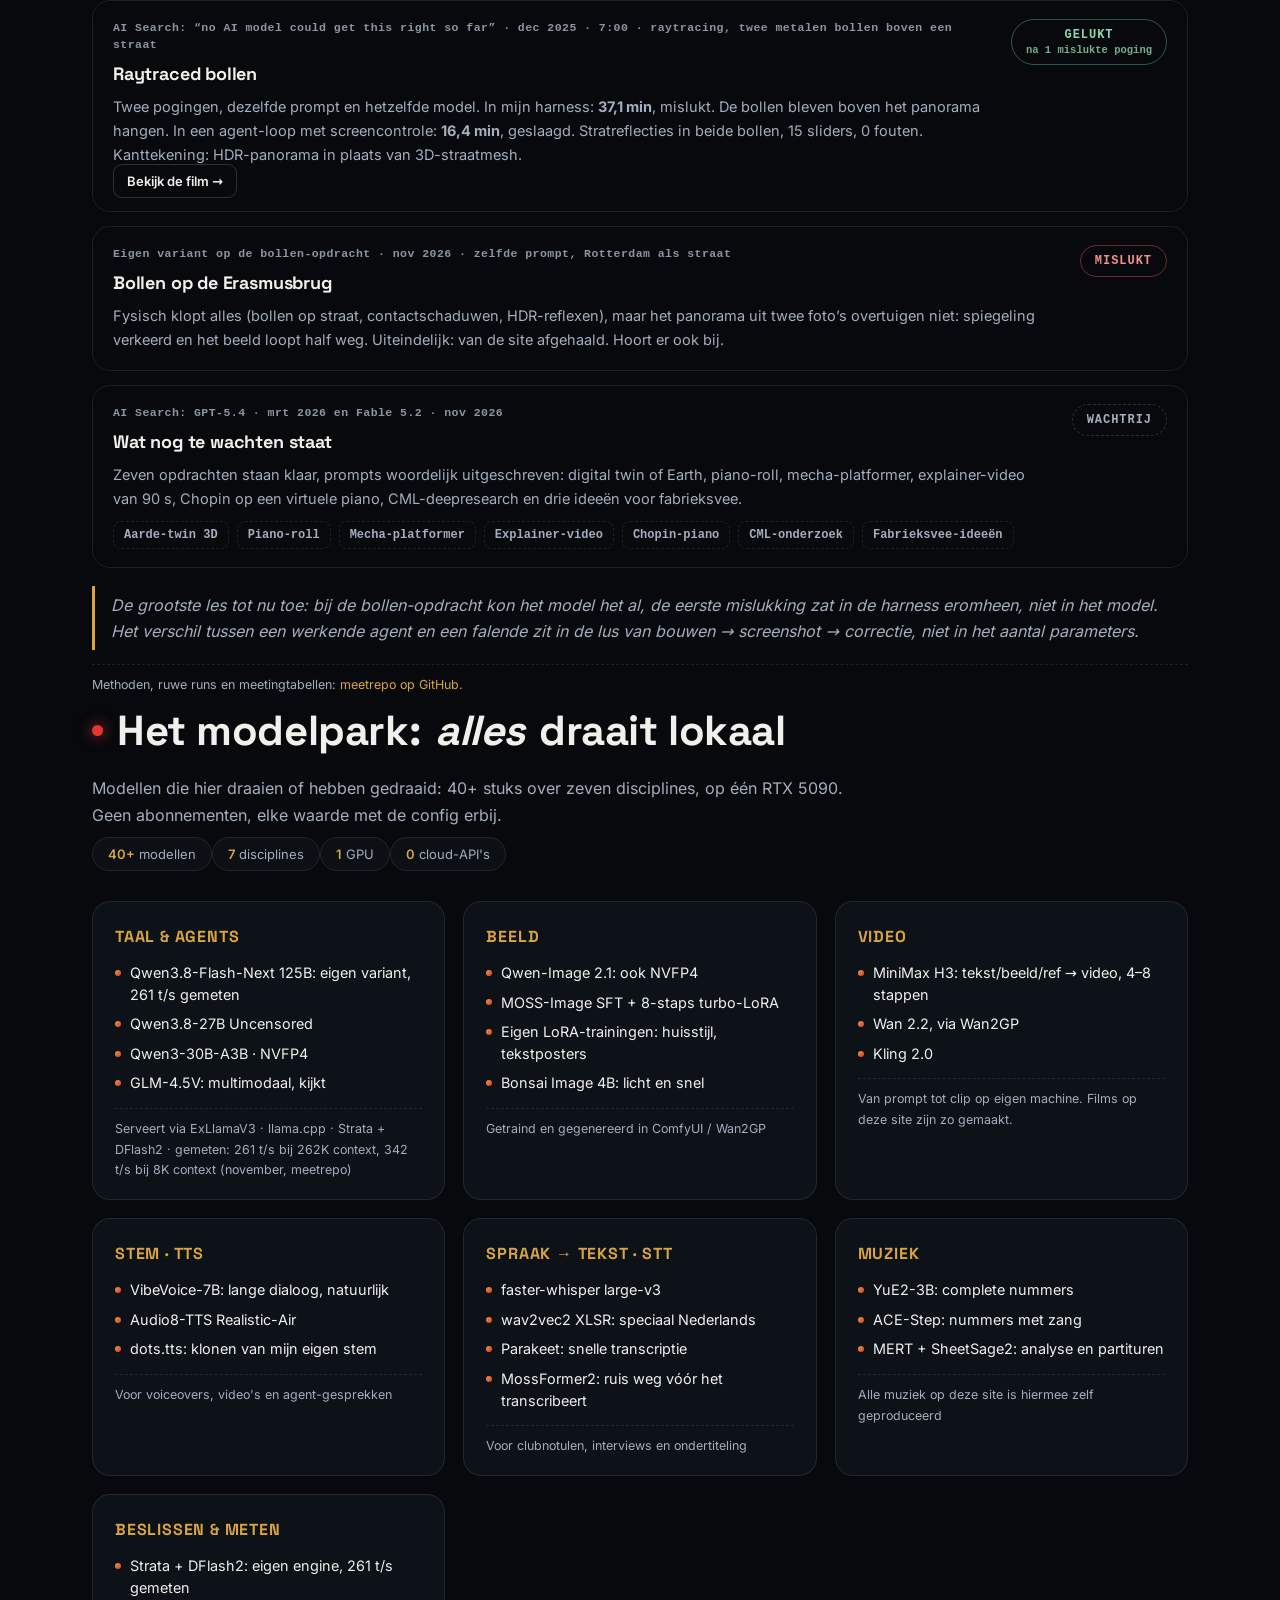
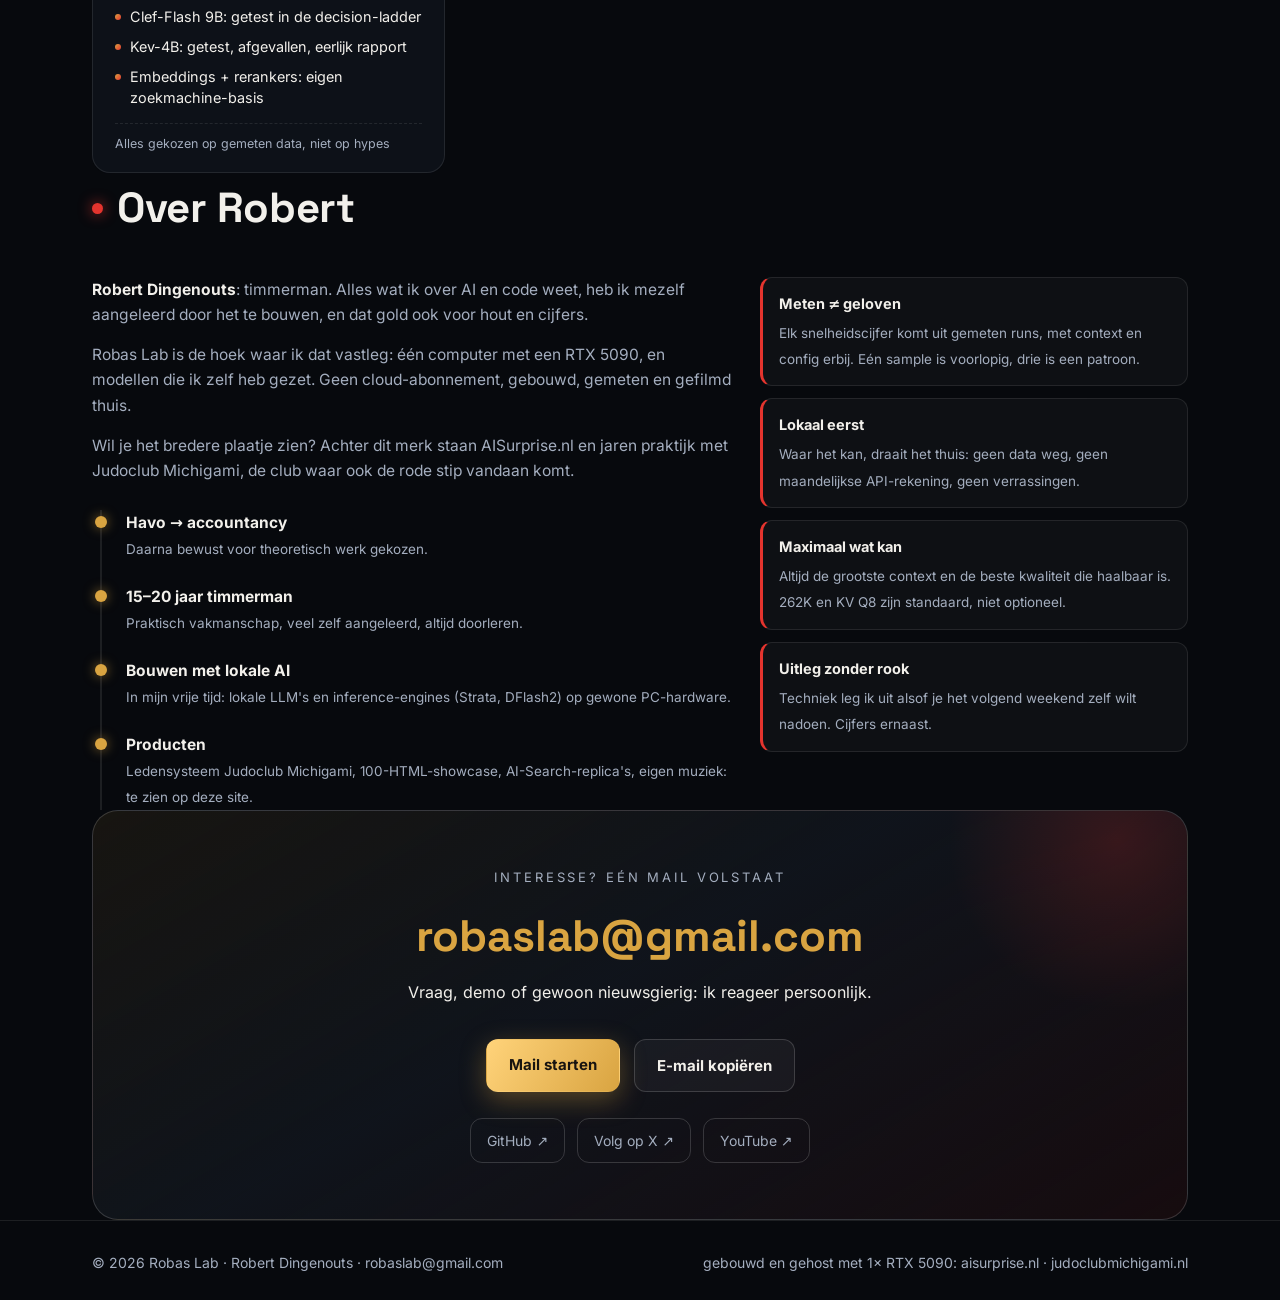
==== commit a436e54a: "site(release): Strata-inkling2 meetresultaten toegevoegd — solo 161 t/s (DSpark no-op + geen gesprek" ====
--- a/index.html
+++ b/index.html
@@ -295,7 +295,8 @@
         <li><b>0,03 s</b> eerste token (kort) · <b>0,18 s</b> eerste token (agent)</li>
         <li><b>262K</b> context (FP8 KV, niet 1M; VRAM-meter)</li>
       </ul>
-      <p>Belangrijk om te weten: deze getallen zijn <b>suite-gemeten, niet engine-gerapporteerd</b>, en ze zijn genomen met de nieuwe build en het nieuwe abliteration-file van 22 november (d8a1bc5 / 9dcfb4f). De gewichten en het model zijn onveranderd. De auteur van ingine rapporteert 490–560 t/s decode via DSpark spec-decode. Een andere meetmethodiek, en dus anders te lezen.</p>
+      <p>Belangrijk om te weten: deze getallen zijn <b>suite-gemeten, niet engine-gerapporteerd</b>, en ze zijn genomen met de nieuwe build en het nieuwe abliteration-file van 22 november (d8a1bc5 / 9dcfb4f). De gewichten en het model zijn onveranderd. De auteur van ingine rapporteert 490&ndash;560 t/s decode via DSpark spec-decode. Een andere meetmethodiek, en dus anders te lezen.</p>
+      <p>Op 23 november draaide ik hetzelfde model ook via de Strata-engine (inkling2-build). Solo kwam het daar op 161 t/s chat-decode: de voorspeller van de auteur werd genegeerd en de gesprekscache ontbreekt op die build, dus dat verschil is eerlijk gemeten en benoemd. Wat die build wél goed doet is opschalen: met 4, 8, 16 en 32 agenten tegelijk meet ik 276, 367, 495 en 606 tokens per seconde gezamenlijk, bij wachttijden van 1,8 tot 6,5 seconden per ronde. Solo is deze ingine-versie dus sneller; voor veel parallel lokaal agentwerk staat de Strata-variant nu met een gemeten curve in de meetrepo.</p>
     </div>
     <aside class="release-spec rv">
       <h3>Specificaties</h3>
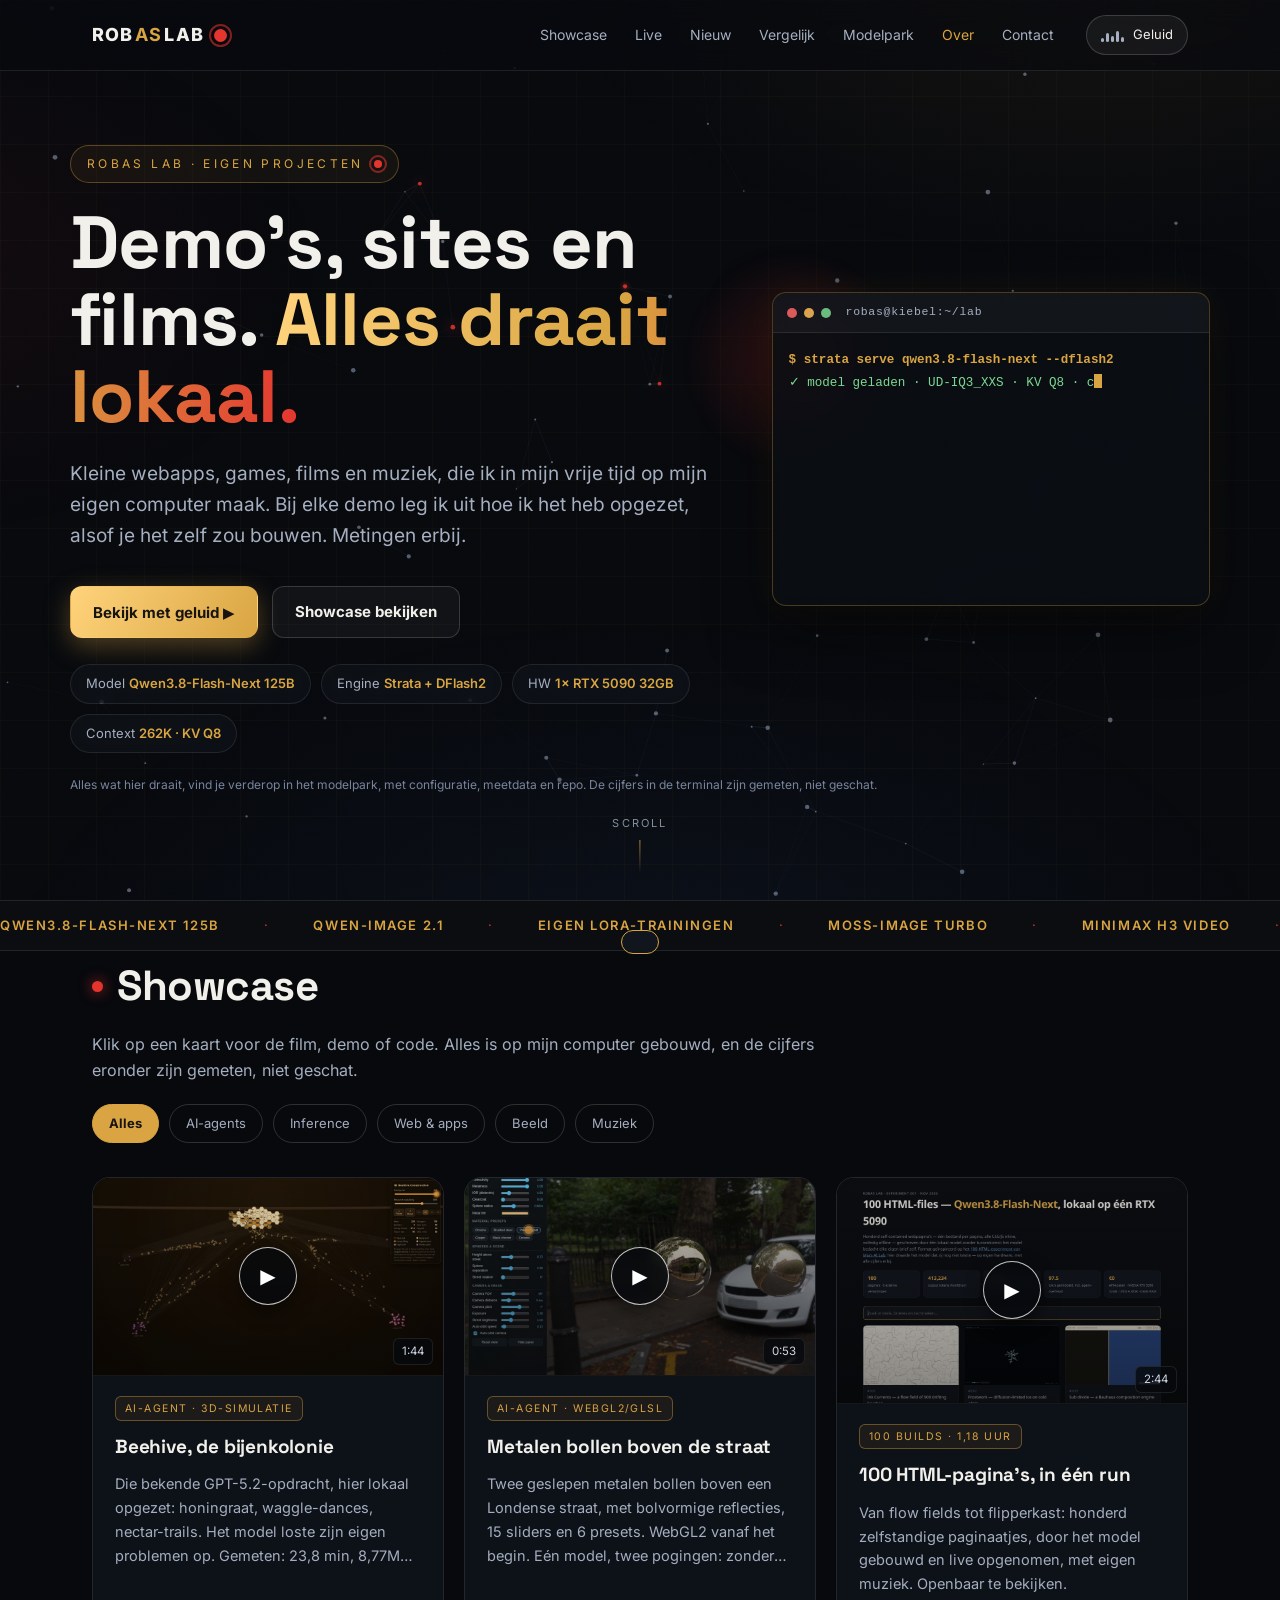
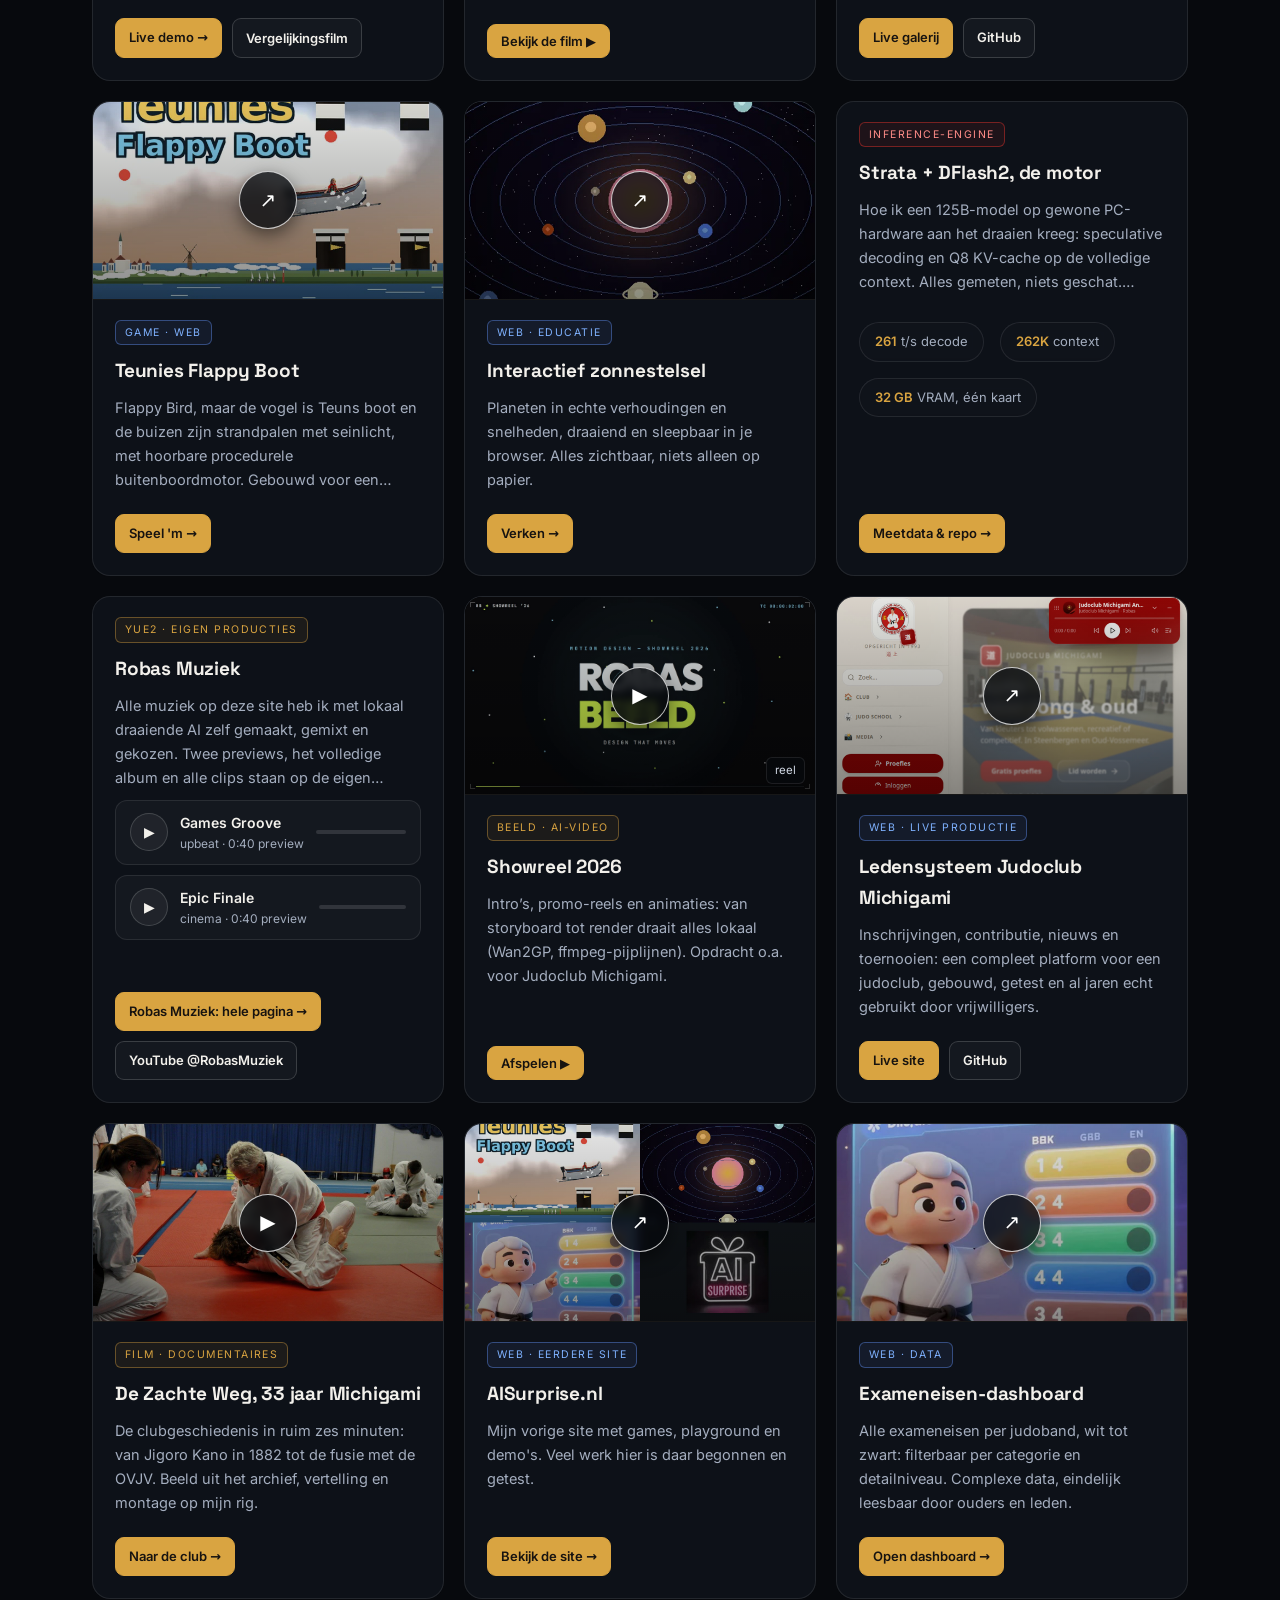
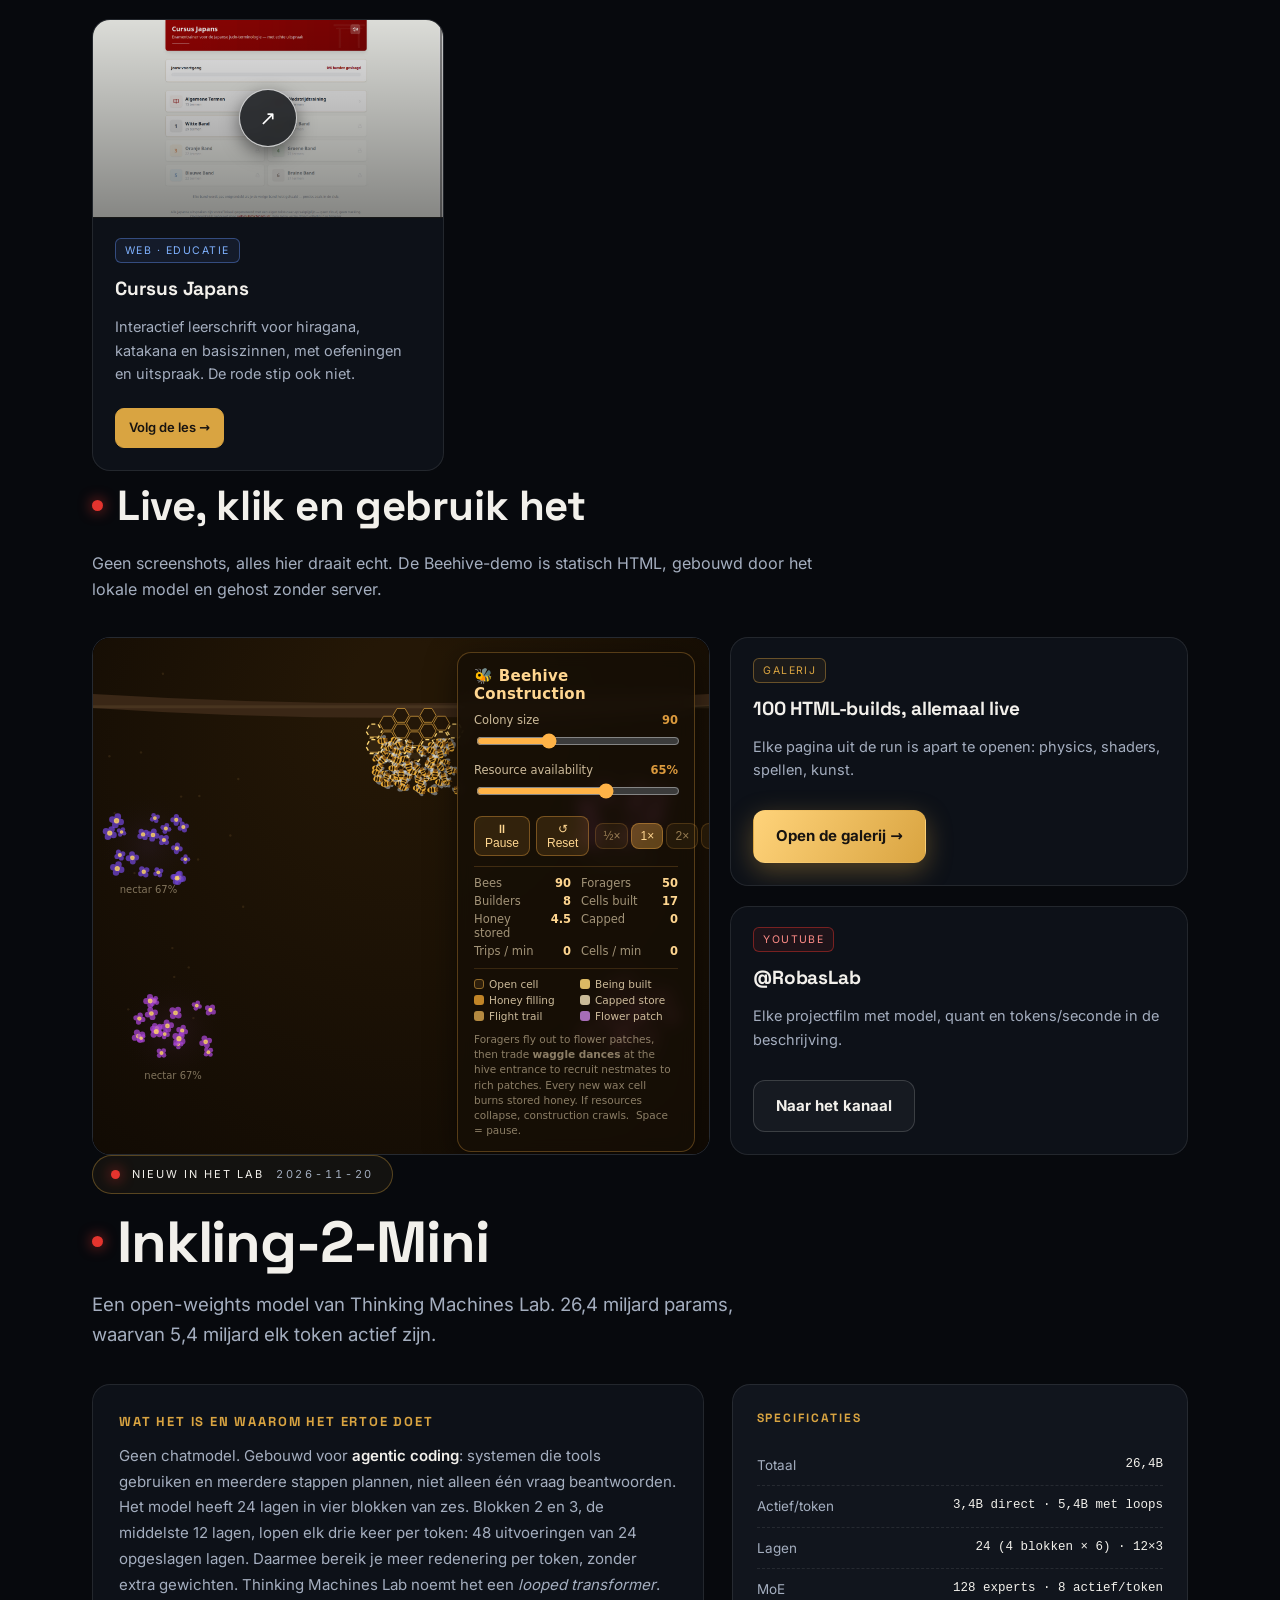
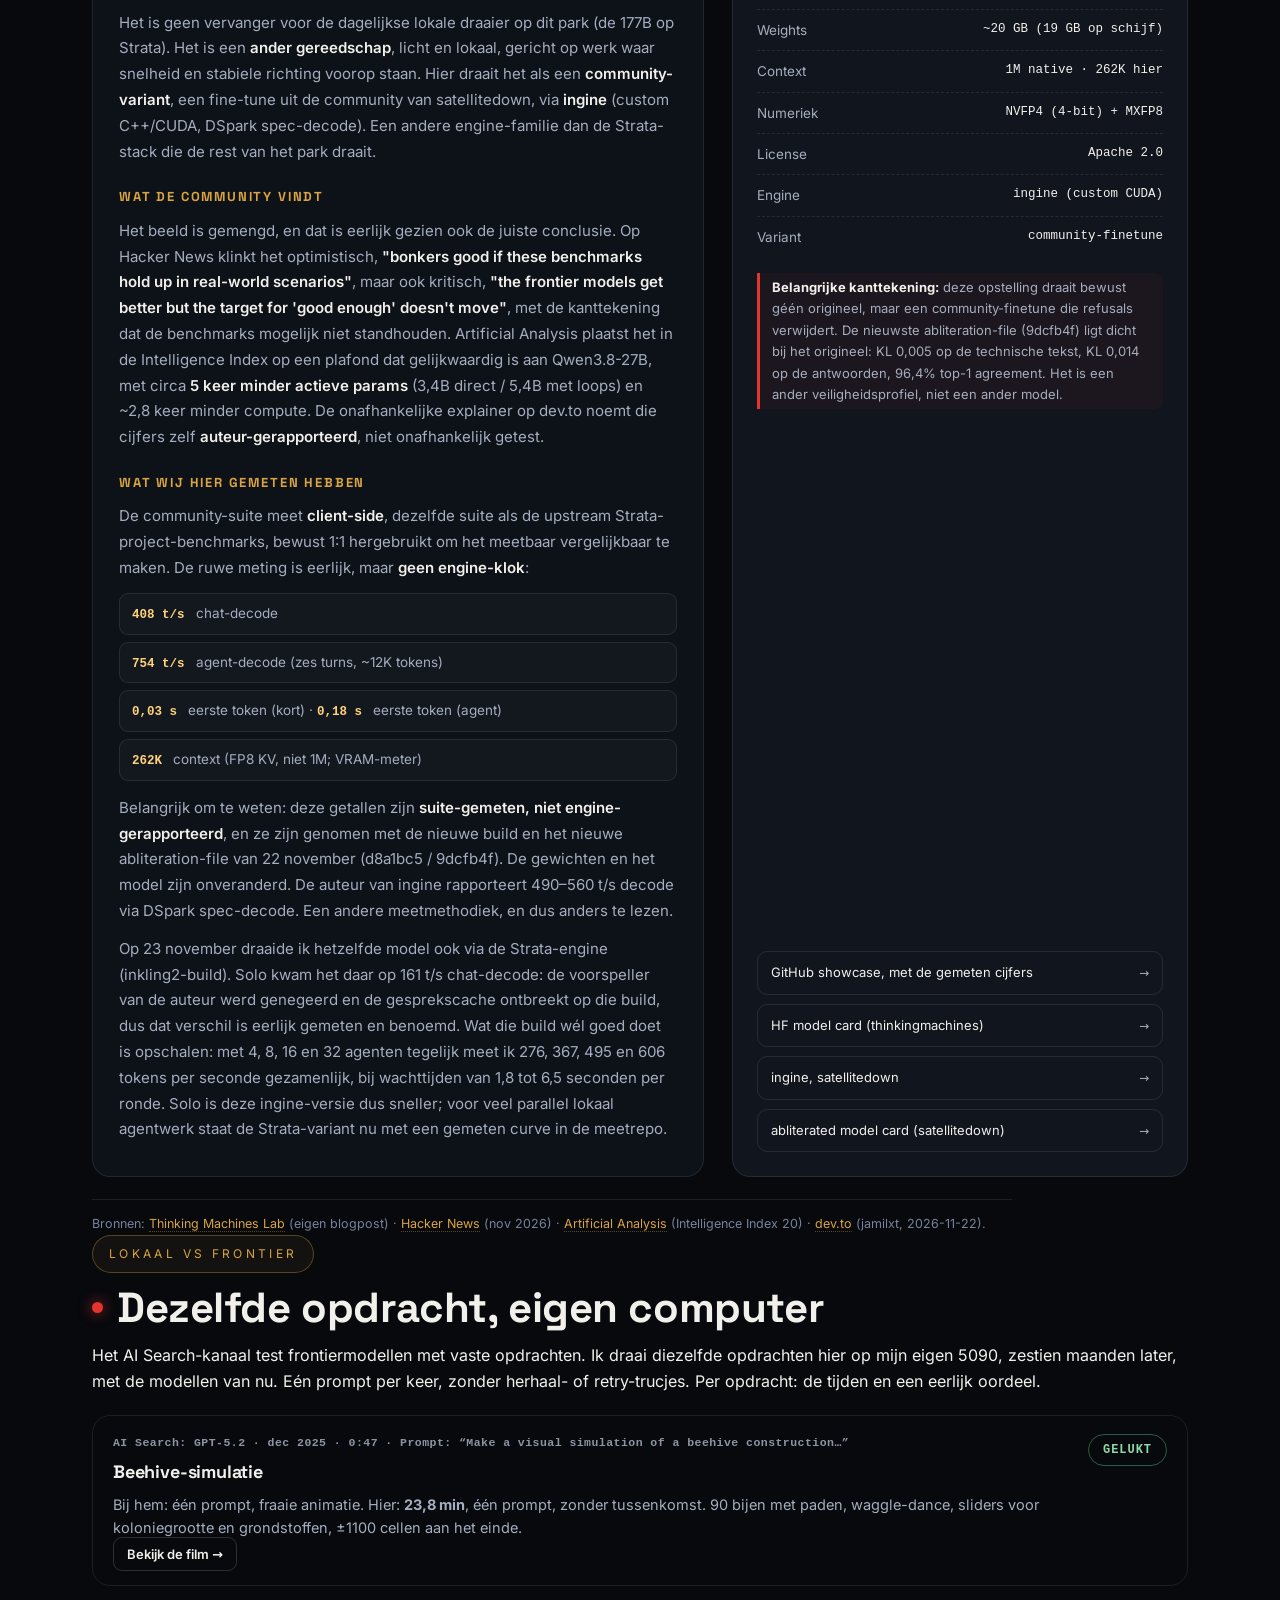
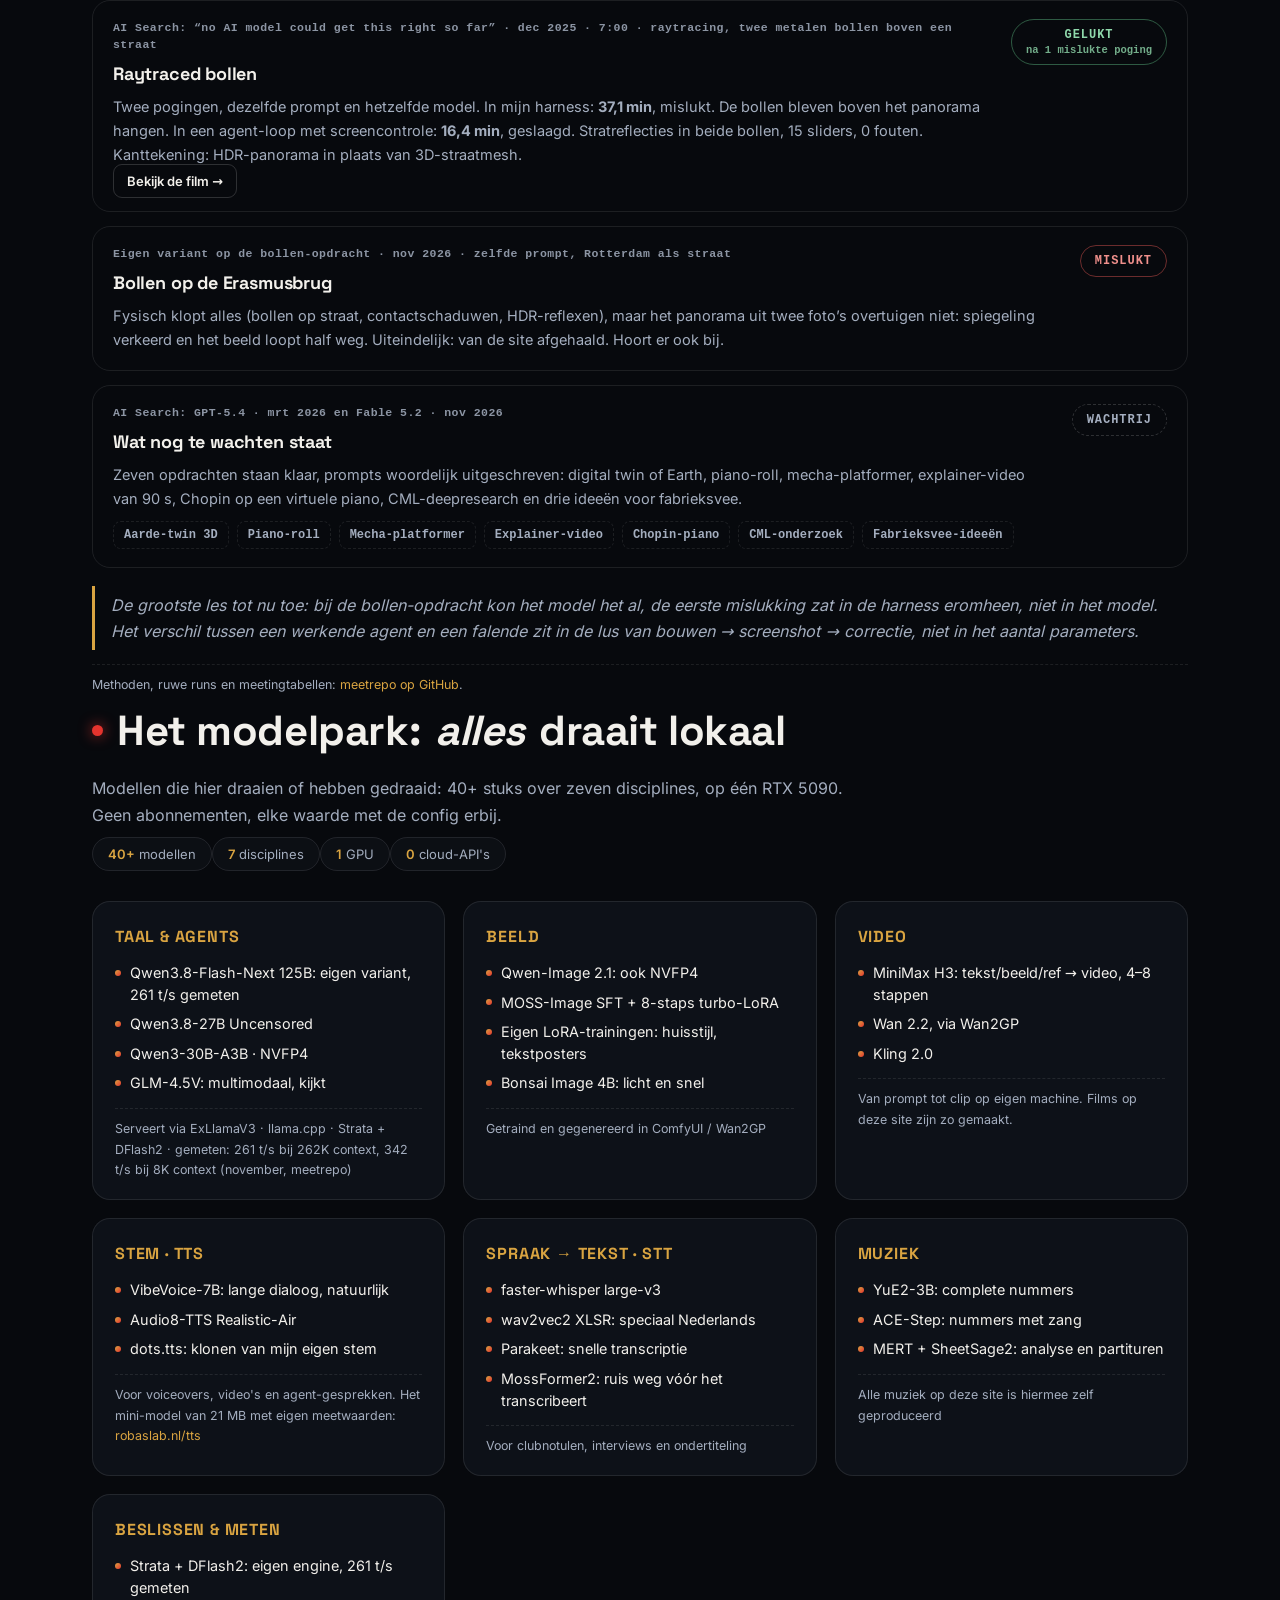
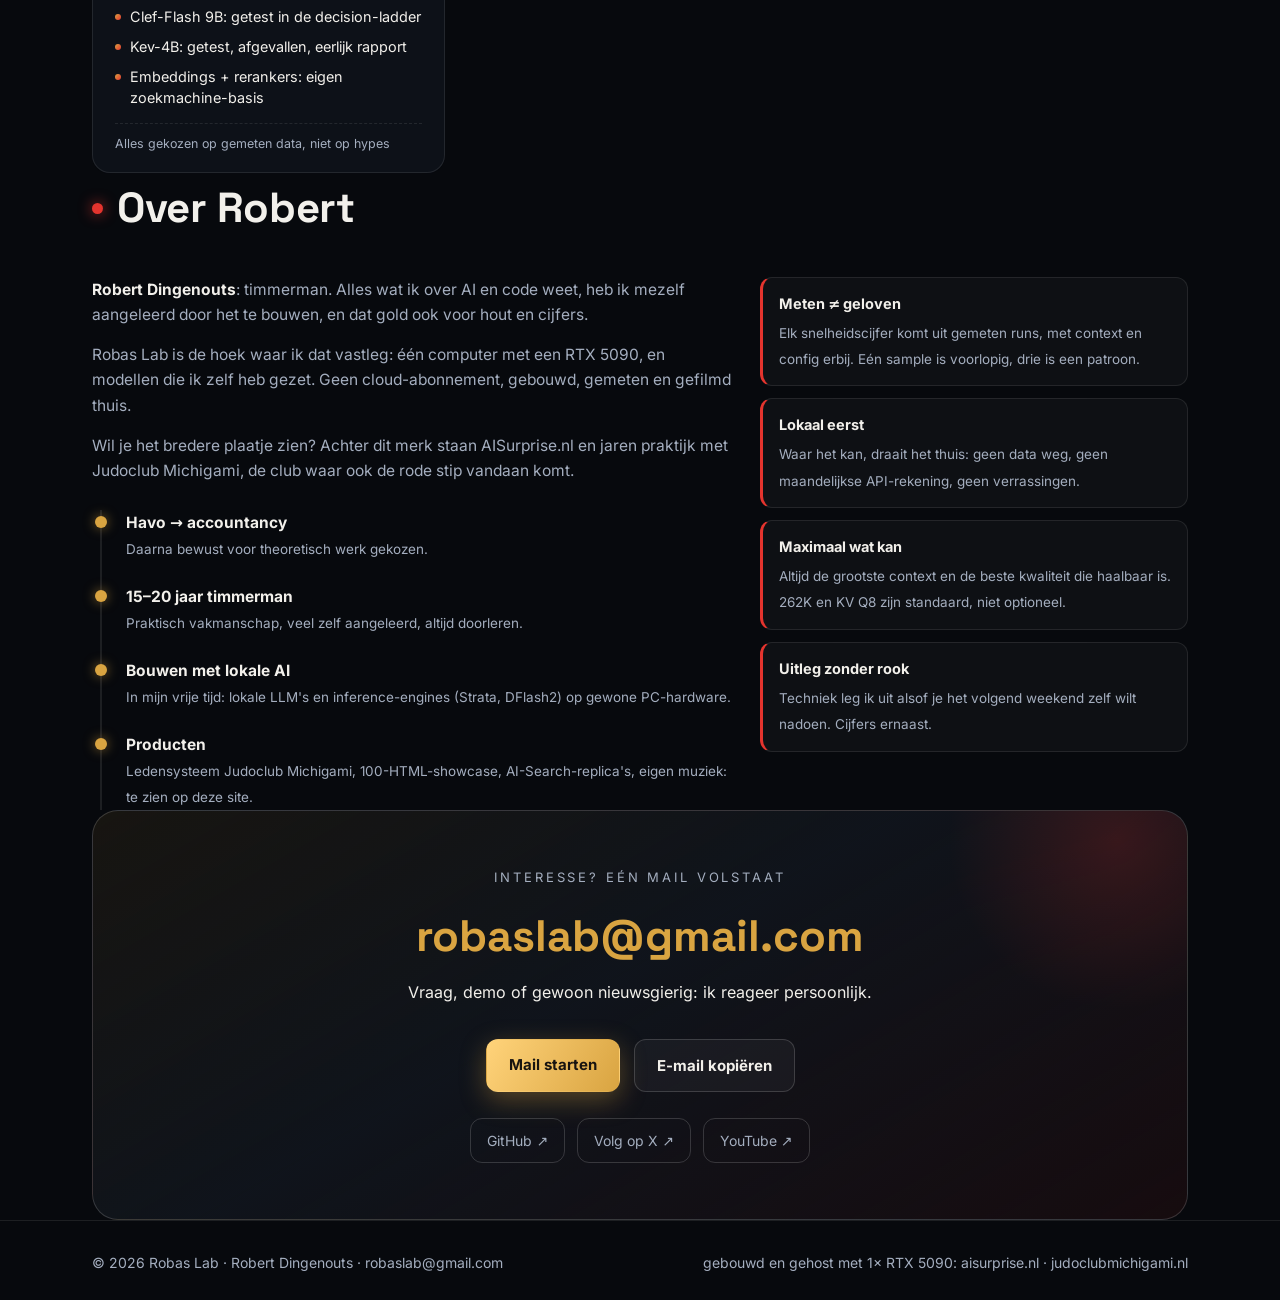
==== commit 9bd8b81b: "TTS-pagina: 21 MB Nederlandse mini-TTS met samples, meetwaarden en recept" ====
--- a/index.html
+++ b/index.html
@@ -377,7 +377,7 @@
       <p class="mnote">Van prompt tot clip op eigen machine. Films op deze site zijn zo gemaakt.</p></article>
     <article class="mcard rv" data-d="4"><h3>Stem · TTS</h3>
       <ul><li>VibeVoice-7B: lange dialoog, natuurlijk</li><li>Audio8-TTS Realistic-Air</li><li>dots.tts: klonen van mijn eigen stem</li></ul>
-      <p class="mnote">Voor voiceovers, video's en agent-gesprekken</p></article>
+      <p class="mnote">Voor voiceovers, video's en agent-gesprekken. Het mini-model van 21 MB met eigen meetwaarden: <a href="/tts/">robaslab.nl/tts</a></p></article>
     <article class="mcard rv" data-d="5"><h3>Spraak → tekst · STT</h3>
       <ul><li>faster-whisper large-v3</li><li>wav2vec2 XLSR: speciaal Nederlands</li><li>Parakeet: snelle transcriptie</li><li>MossFormer2: ruis weg vóór het transcribeert</li></ul>
       <p class="mnote">Voor clubnotulen, interviews en ondertiteling</p></article>
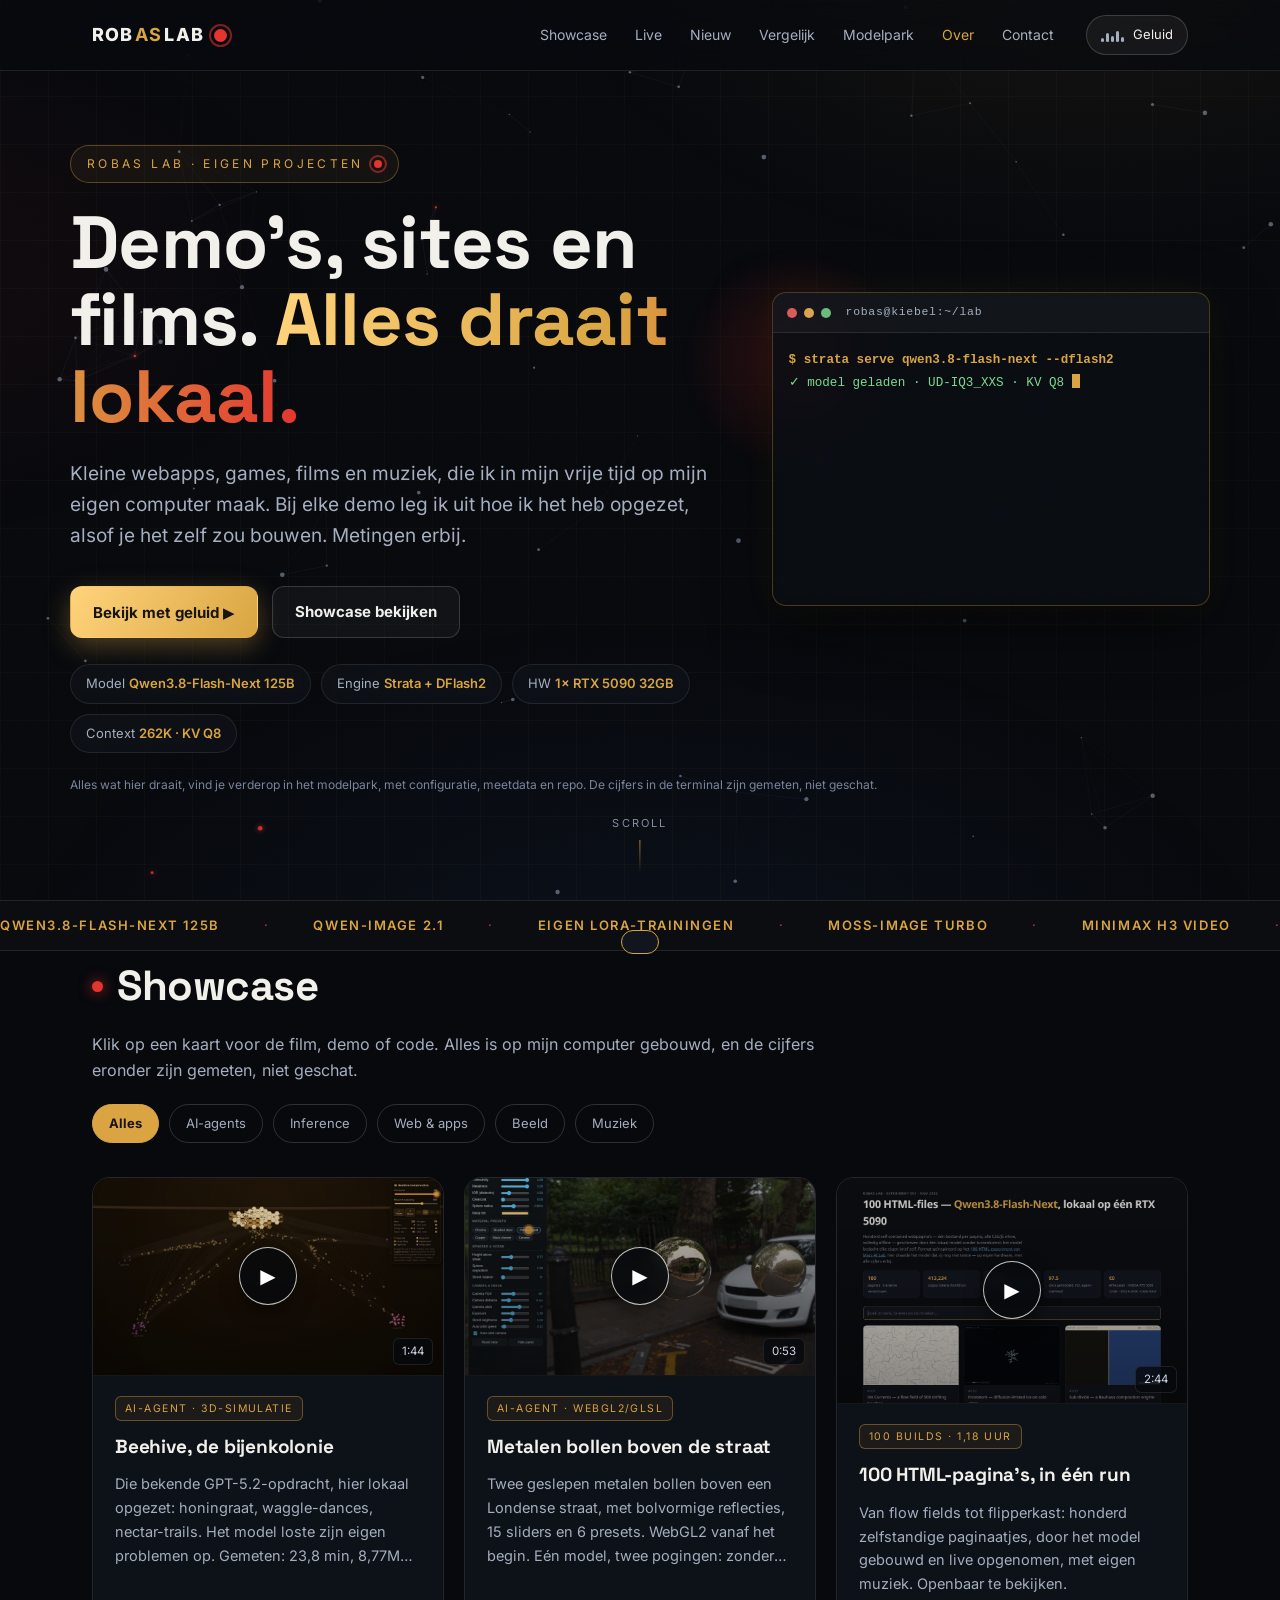
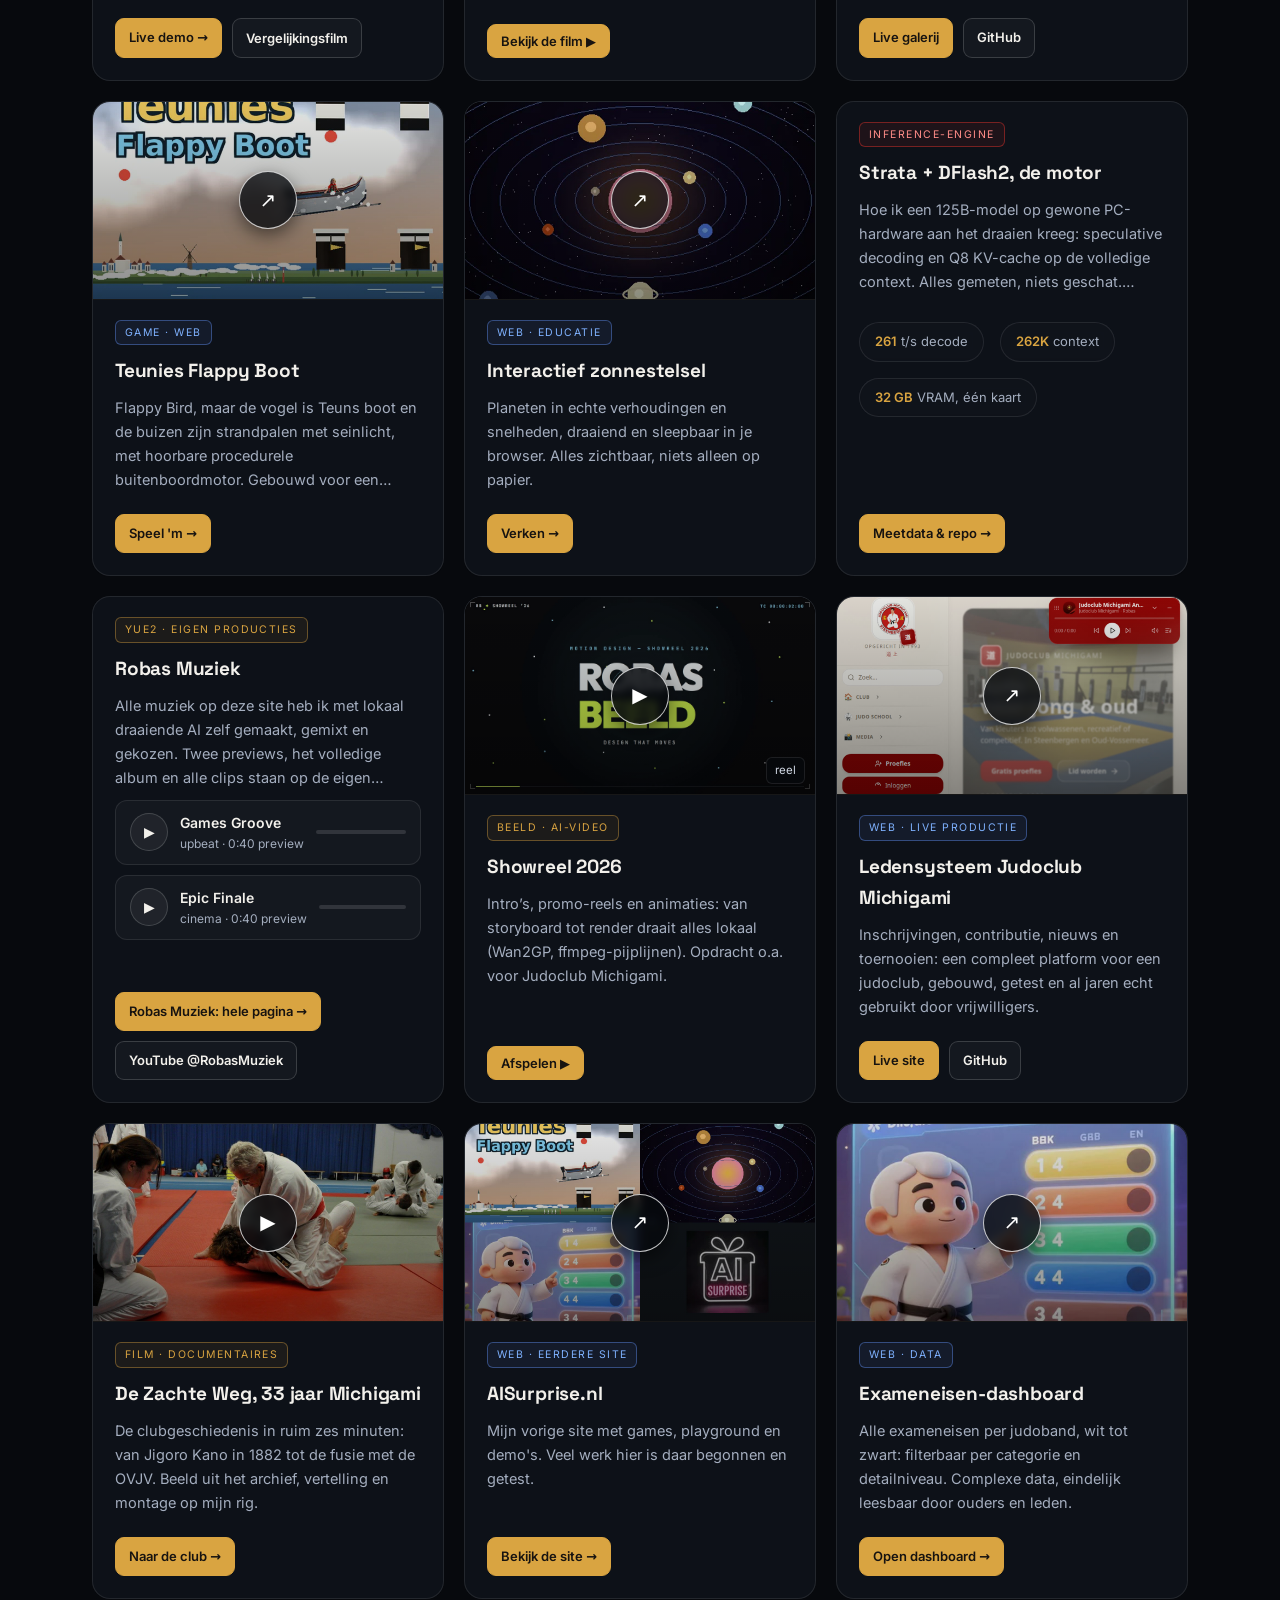
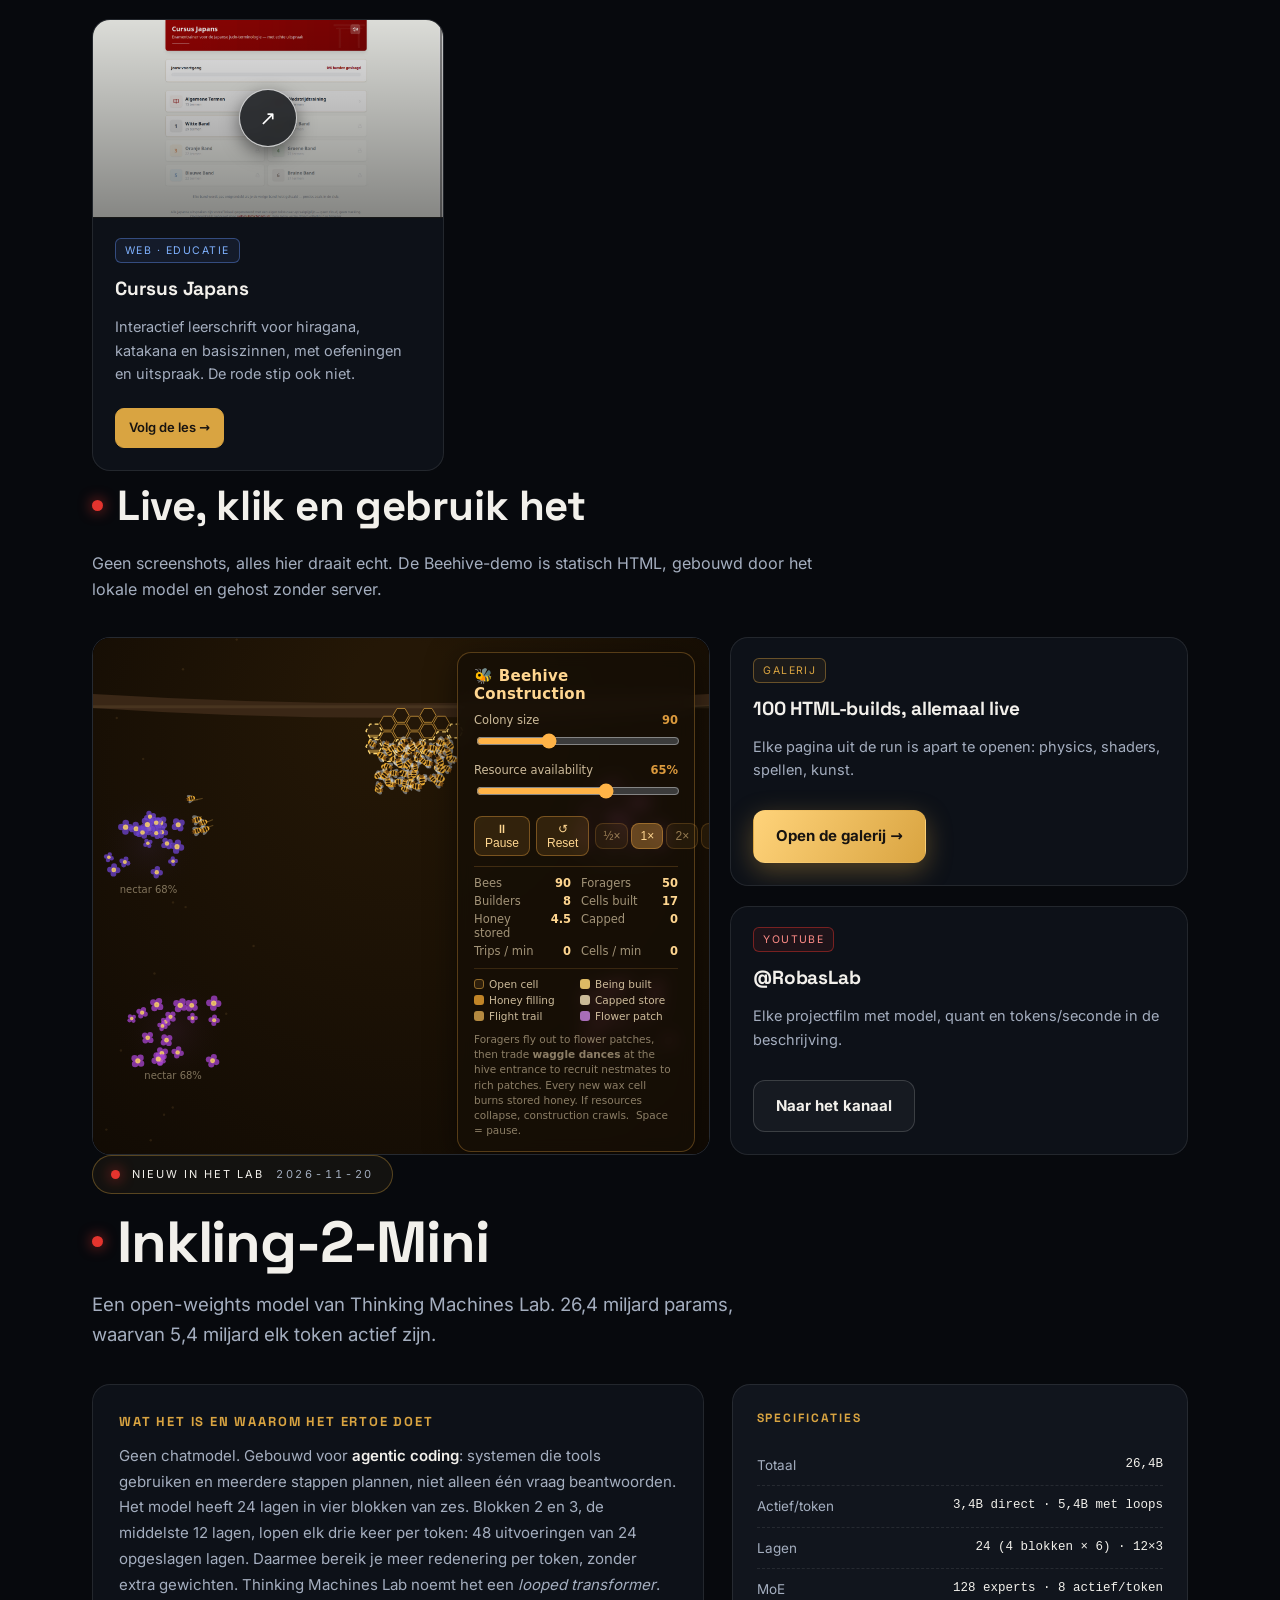
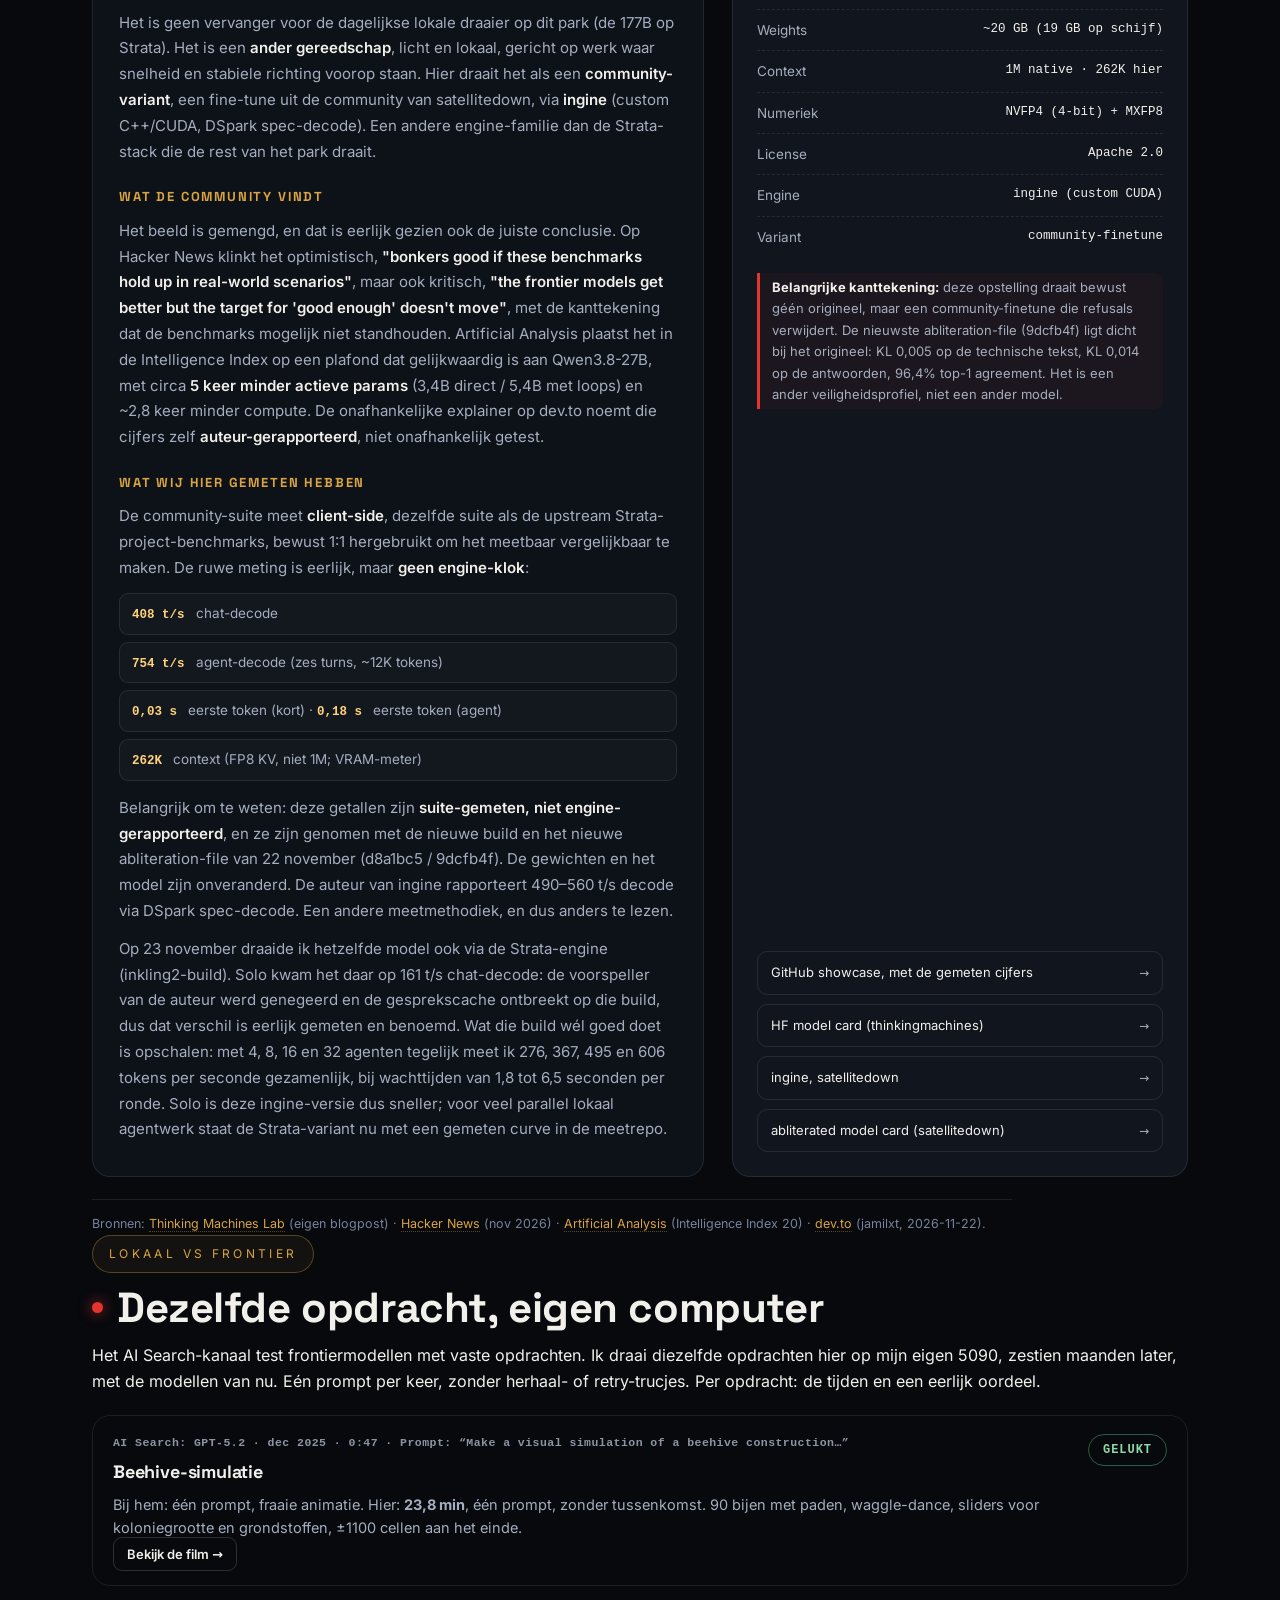
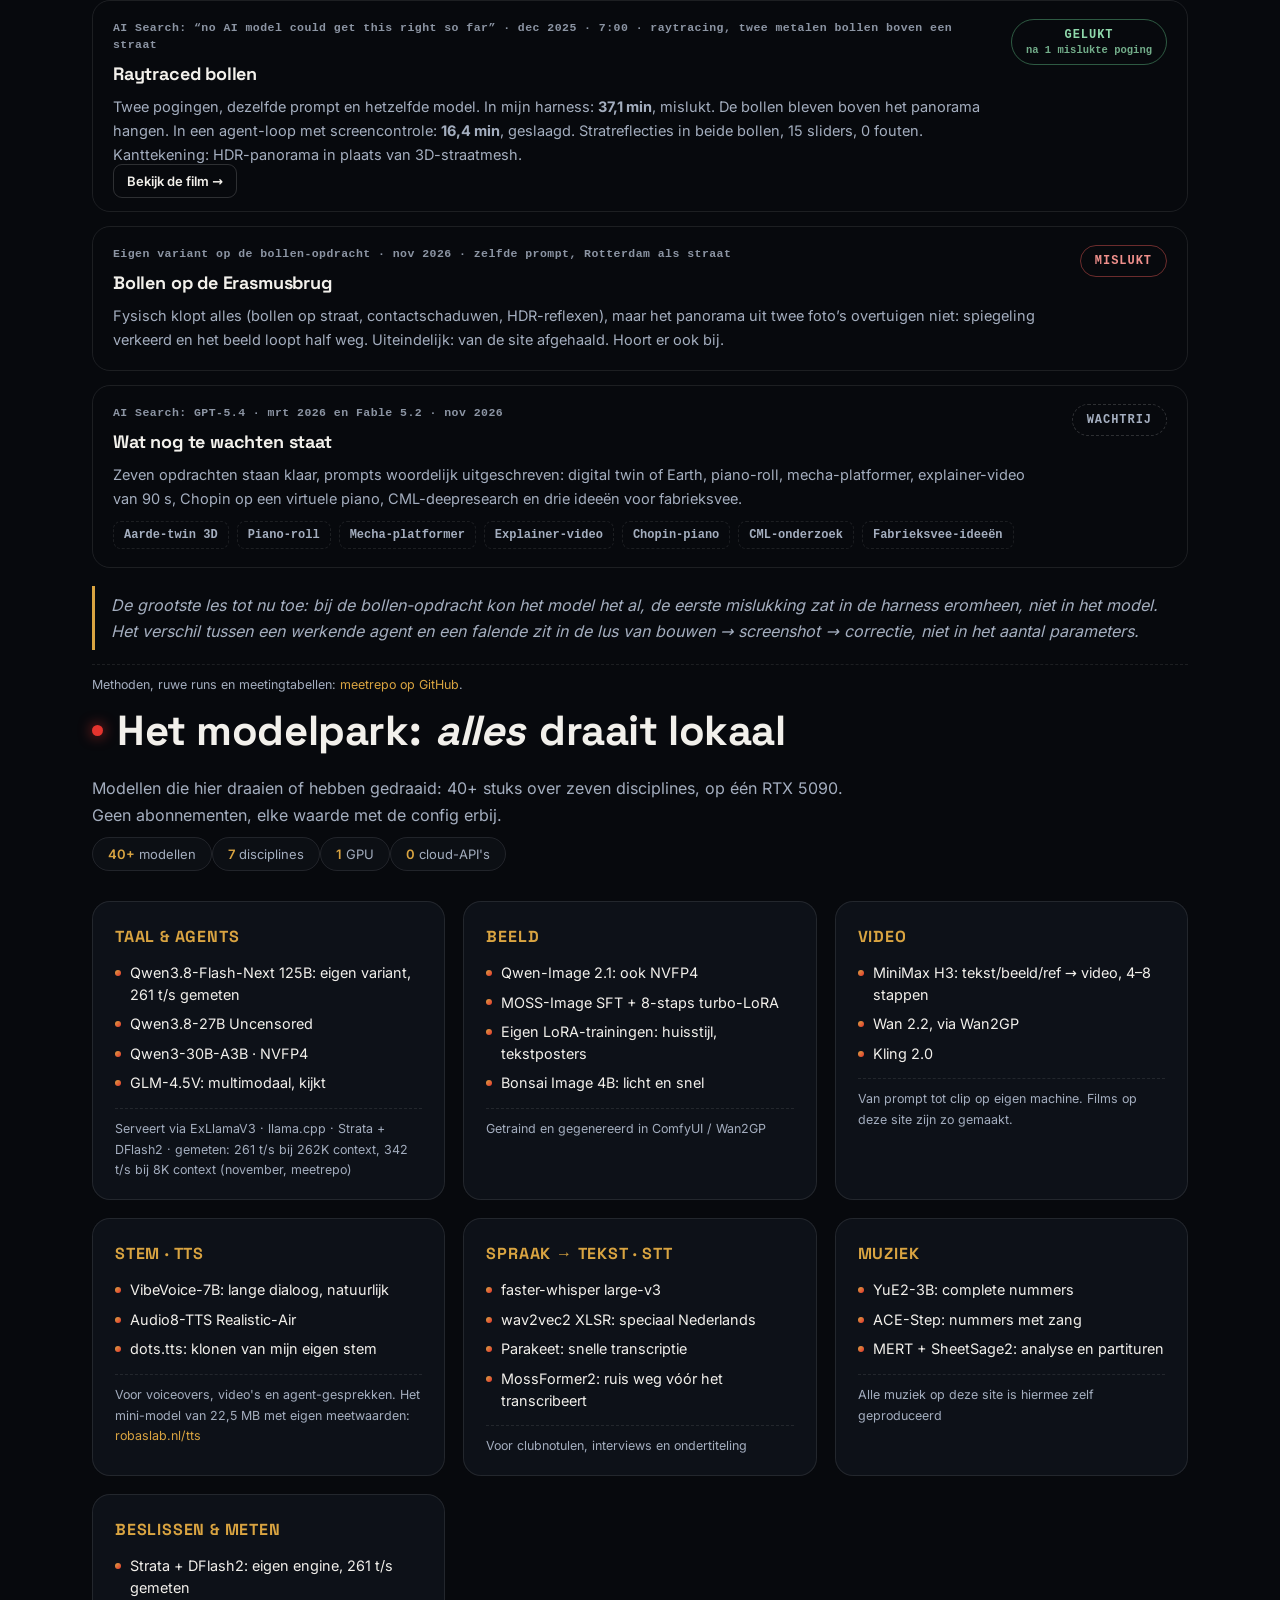
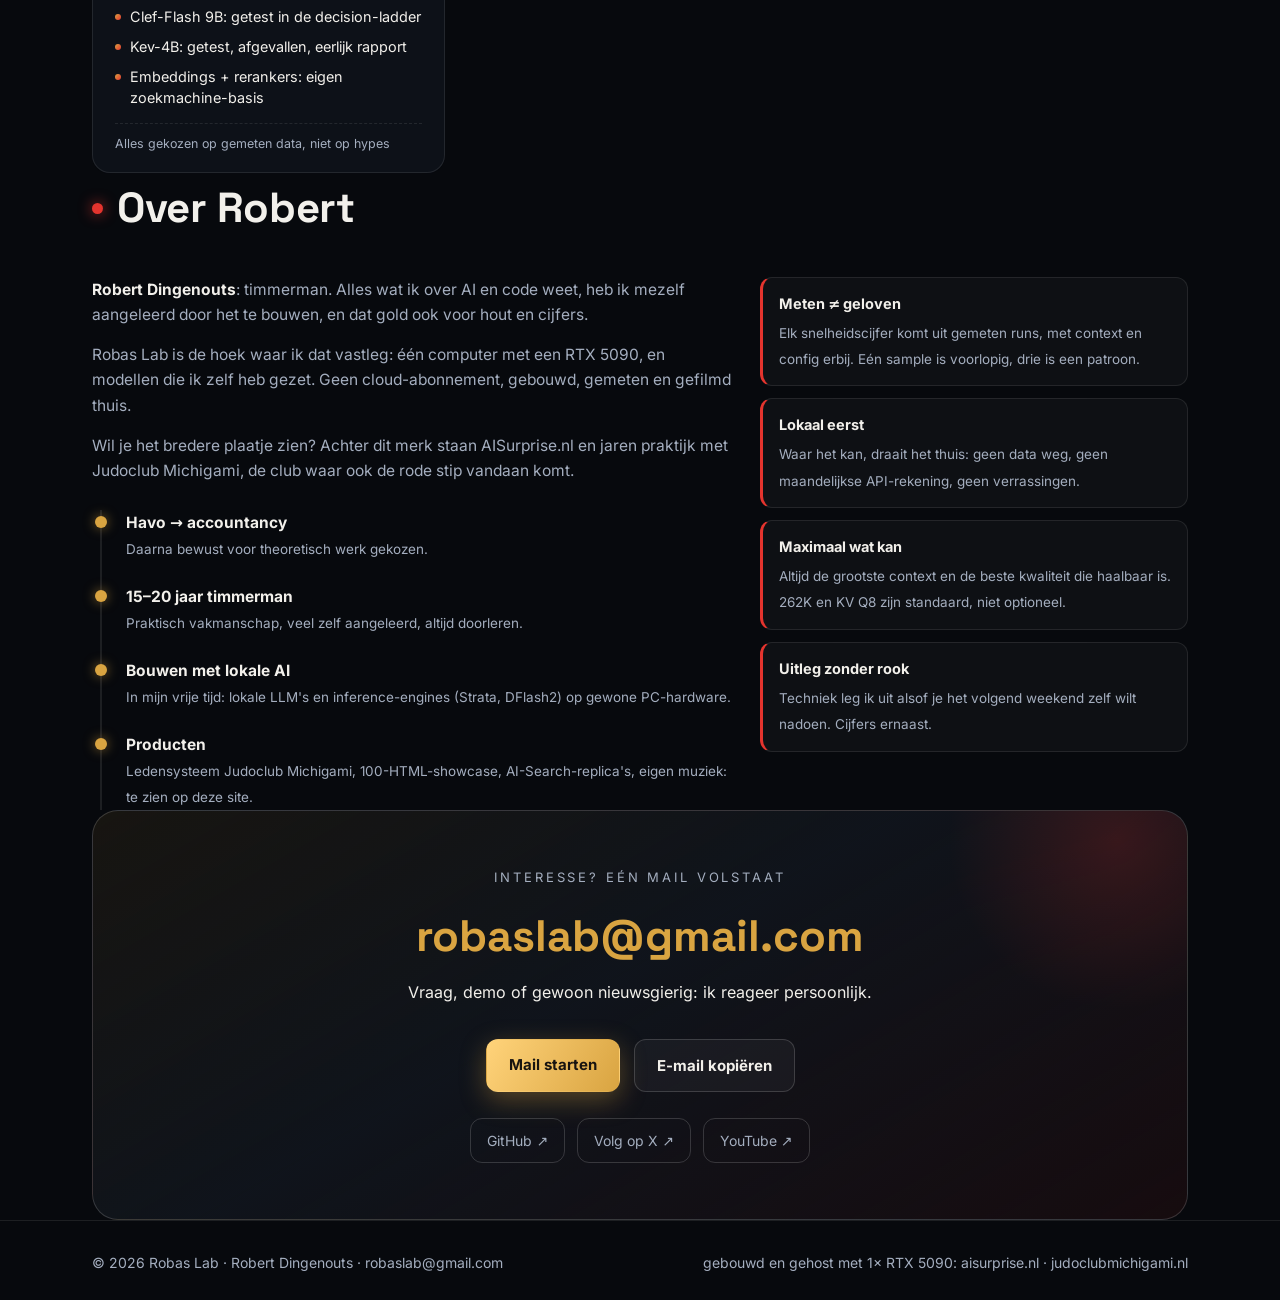
==== commit 7fae66a5: "TTS-pagina: groottes en trainingaudio kloppend, meetwaarden 28 november, status eigen-stempoging" ====
--- a/index.html
+++ b/index.html
@@ -377,7 +377,7 @@
       <p class="mnote">Van prompt tot clip op eigen machine. Films op deze site zijn zo gemaakt.</p></article>
     <article class="mcard rv" data-d="4"><h3>Stem · TTS</h3>
       <ul><li>VibeVoice-7B: lange dialoog, natuurlijk</li><li>Audio8-TTS Realistic-Air</li><li>dots.tts: klonen van mijn eigen stem</li></ul>
-      <p class="mnote">Voor voiceovers, video's en agent-gesprekken. Het mini-model van 21 MB met eigen meetwaarden: <a href="/tts/">robaslab.nl/tts</a></p></article>
+      <p class="mnote">Voor voiceovers, video's en agent-gesprekken. Het mini-model van 22,5 MB met eigen meetwaarden: <a href="/tts/">robaslab.nl/tts</a></p></article>
     <article class="mcard rv" data-d="5"><h3>Spraak → tekst · STT</h3>
       <ul><li>faster-whisper large-v3</li><li>wav2vec2 XLSR: speciaal Nederlands</li><li>Parakeet: snelle transcriptie</li><li>MossFormer2: ruis weg vóór het transcribeert</li></ul>
       <p class="mnote">Voor clubnotulen, interviews en ondertiteling</p></article>
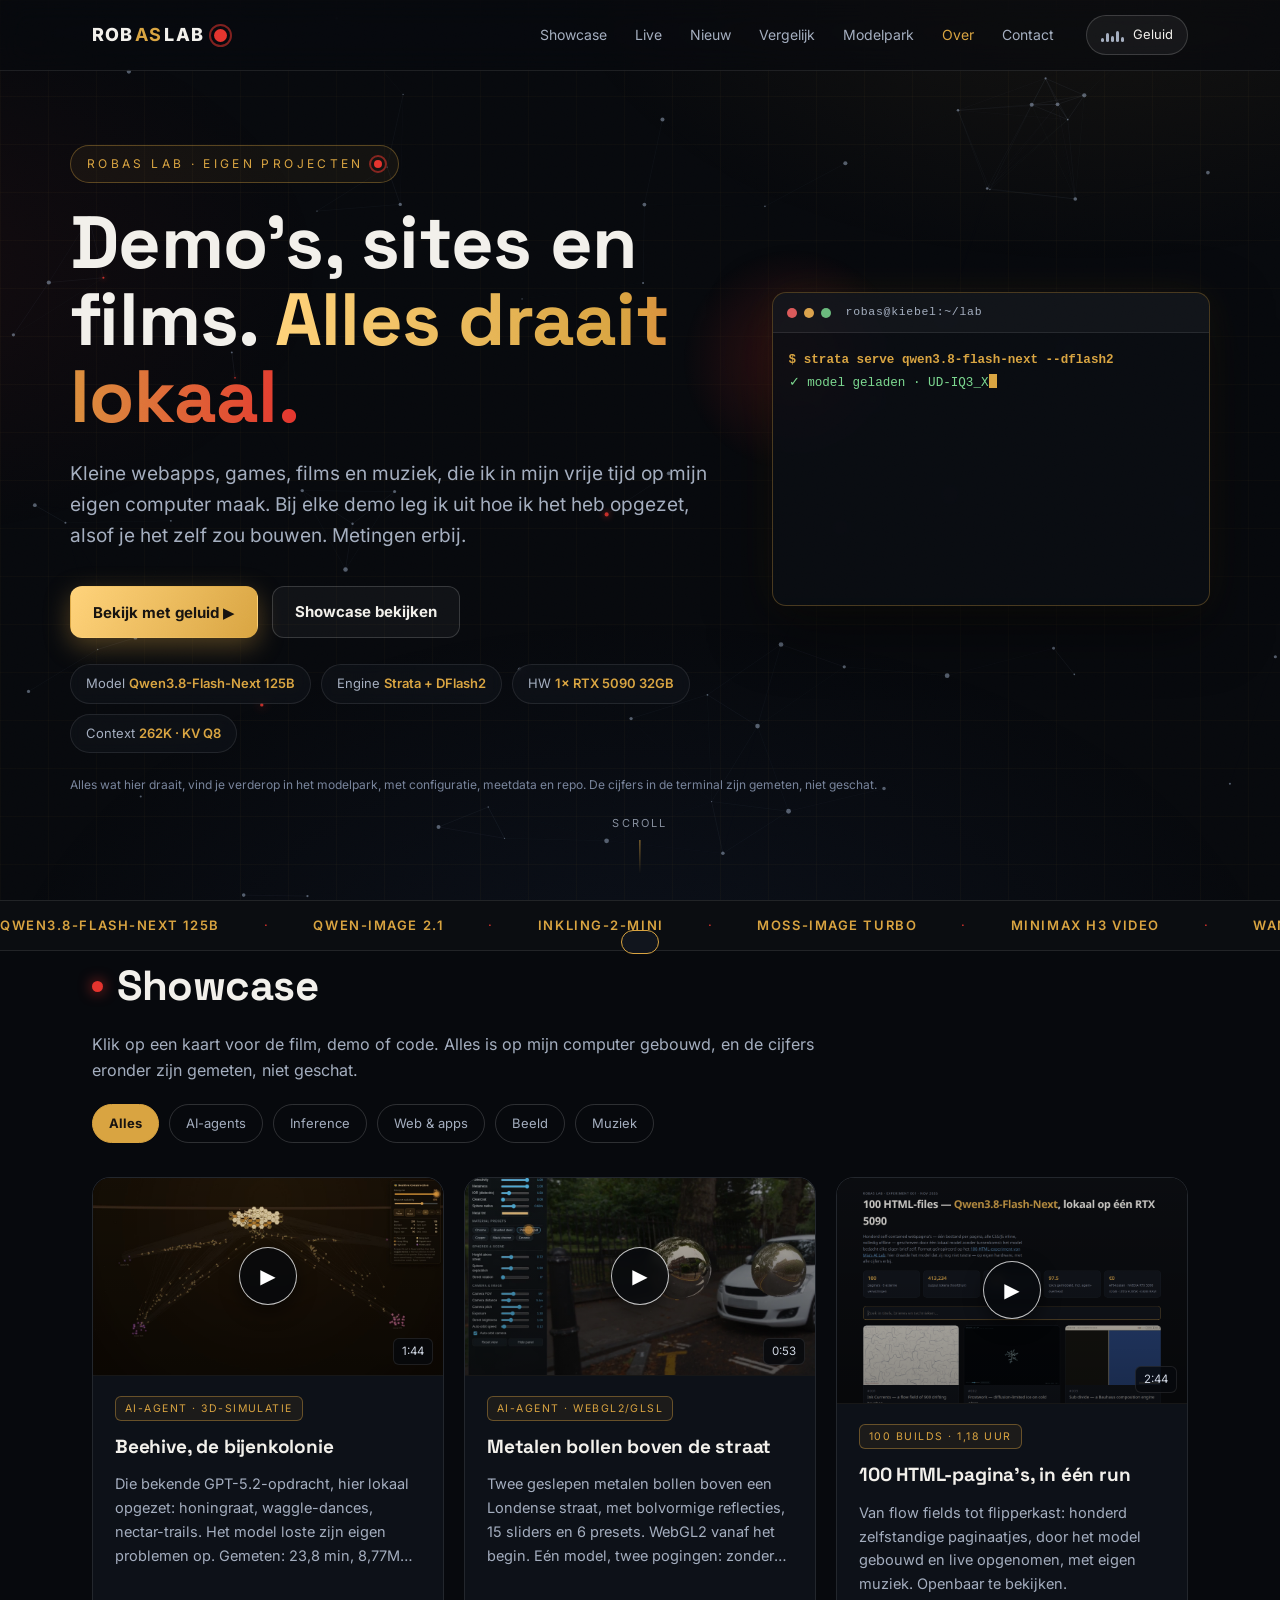
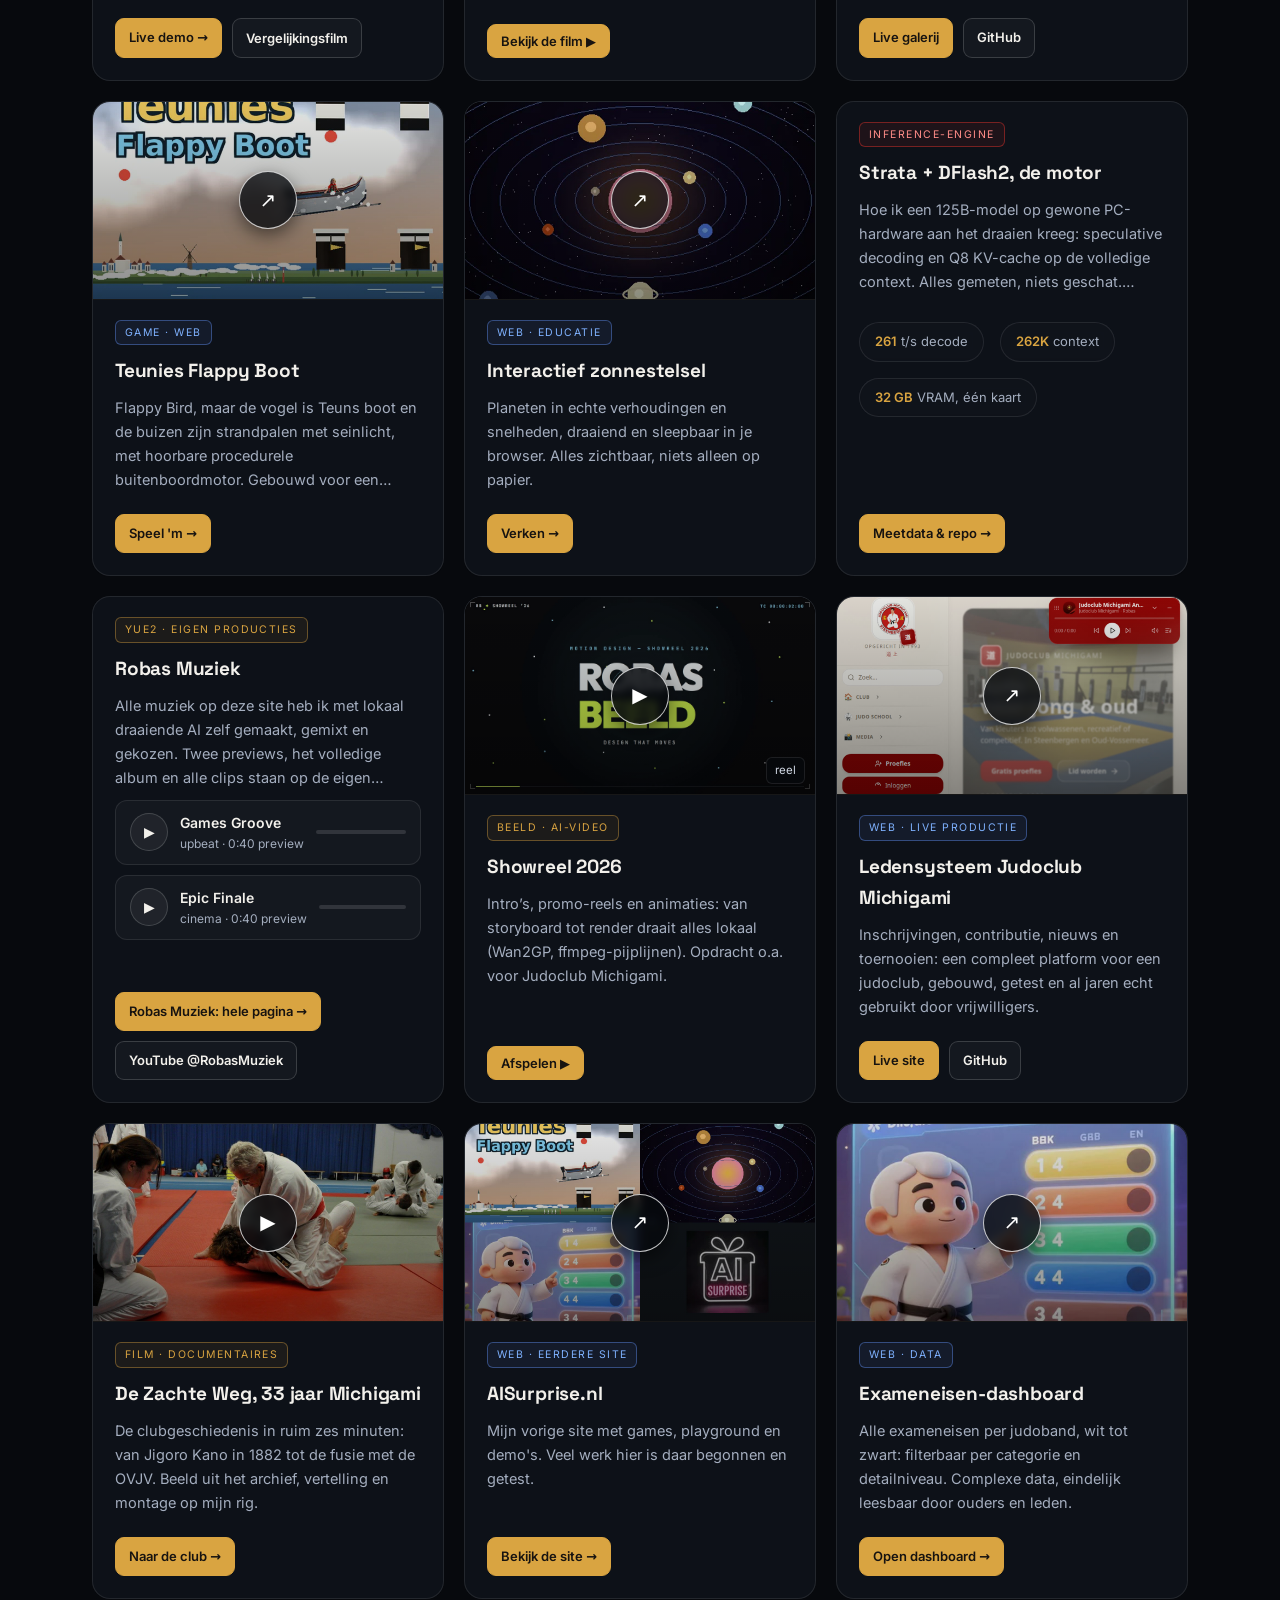
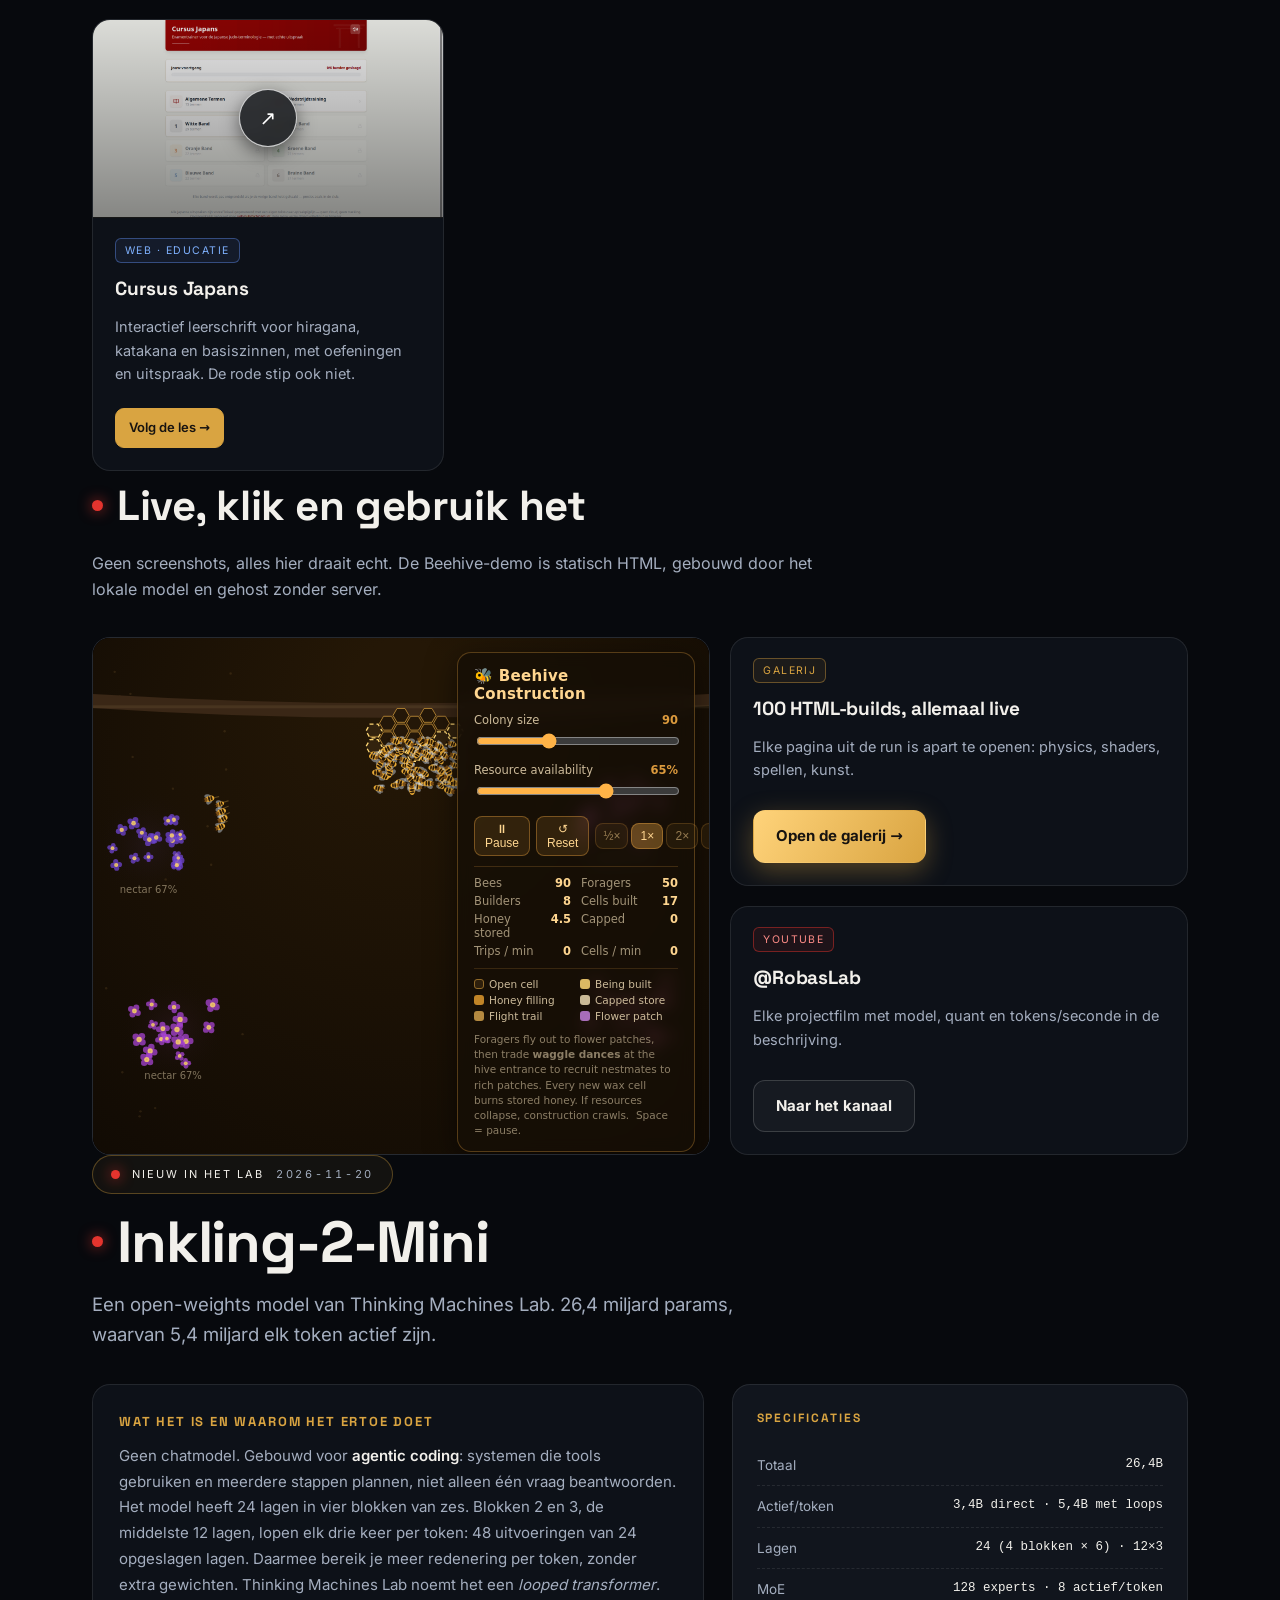
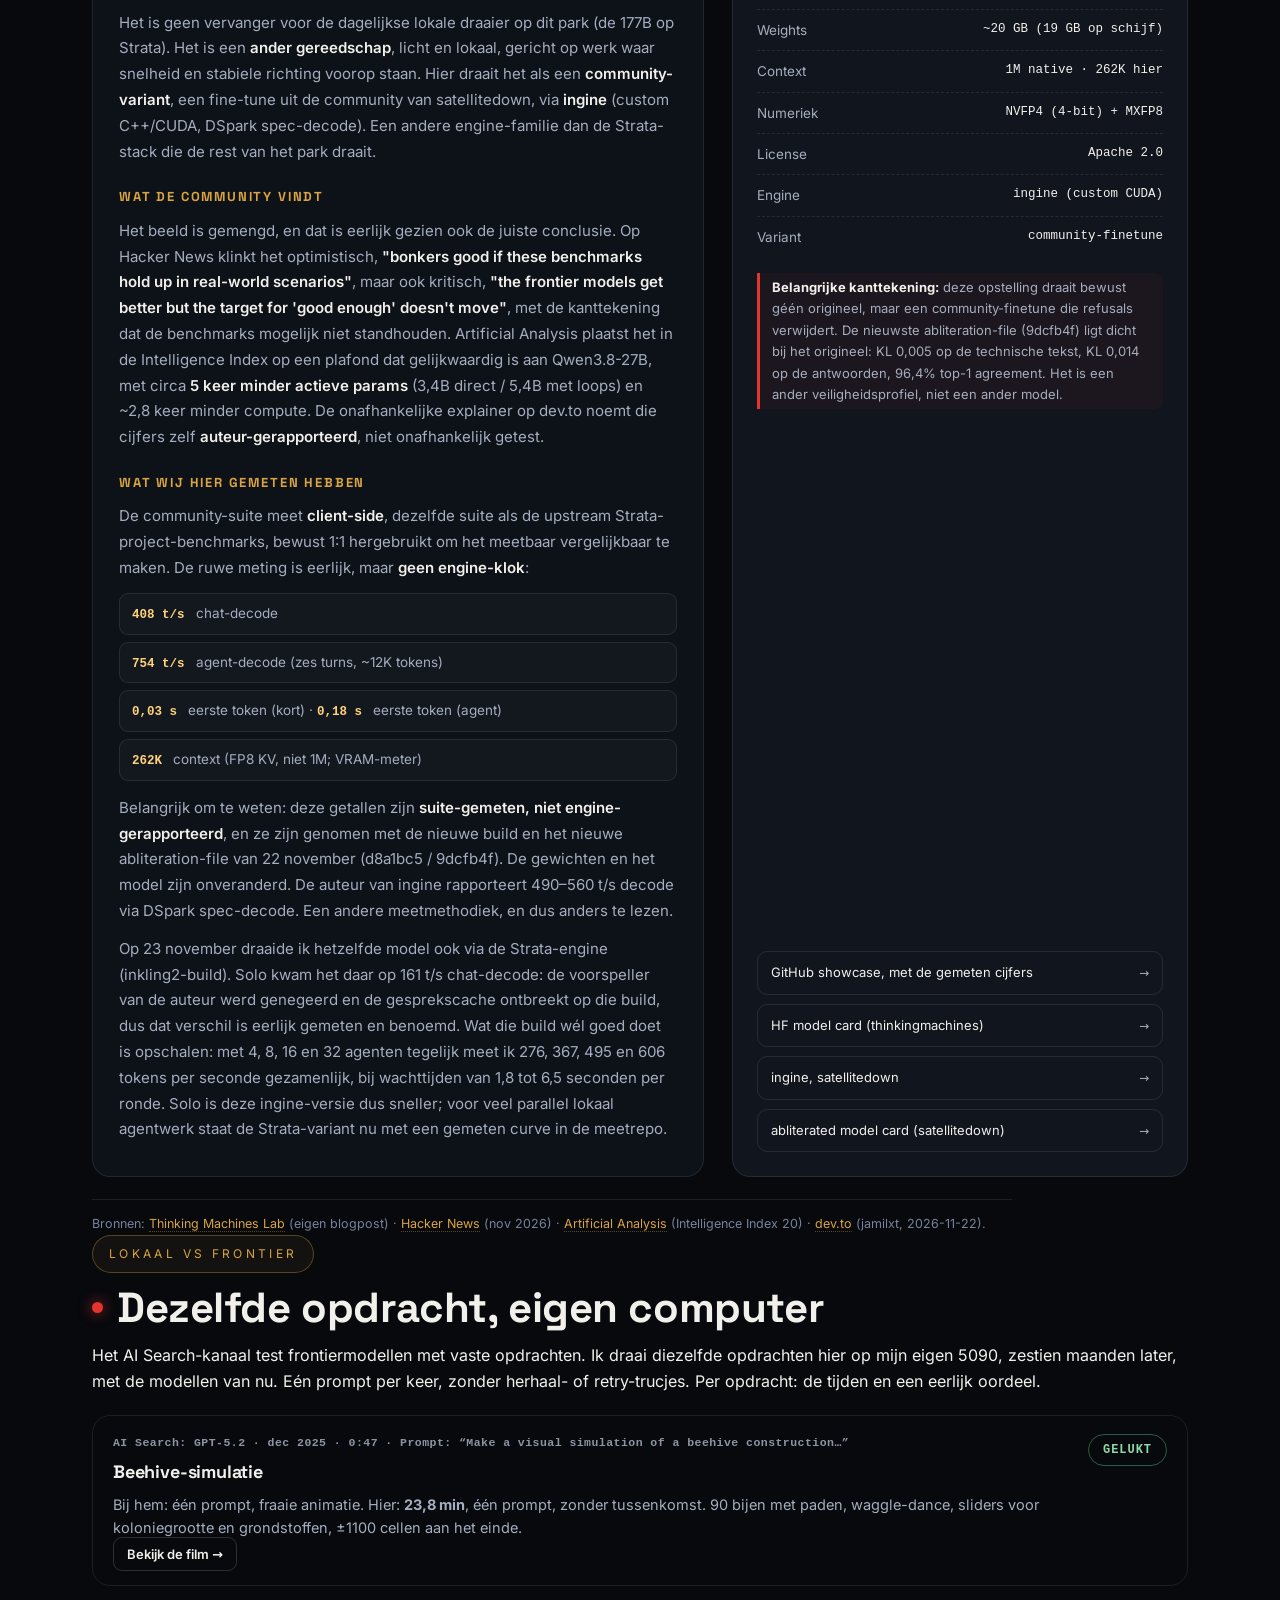
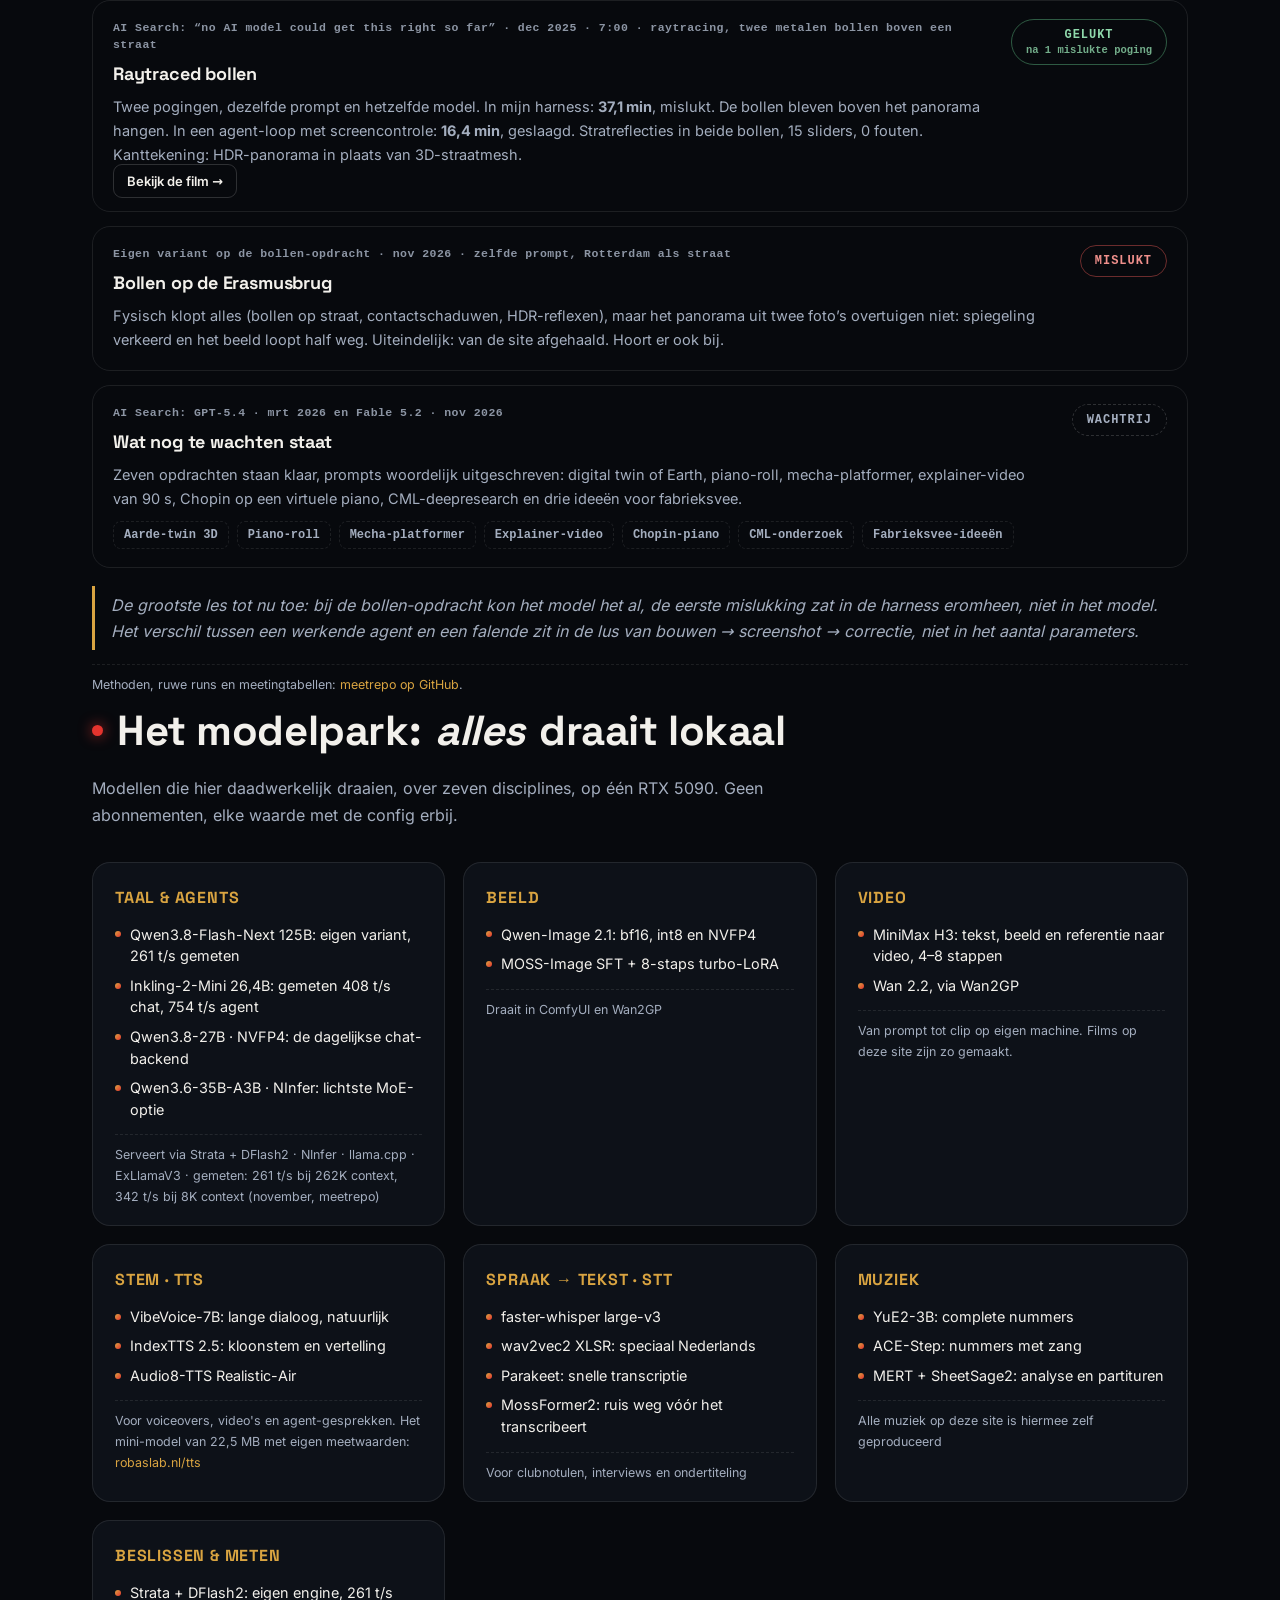
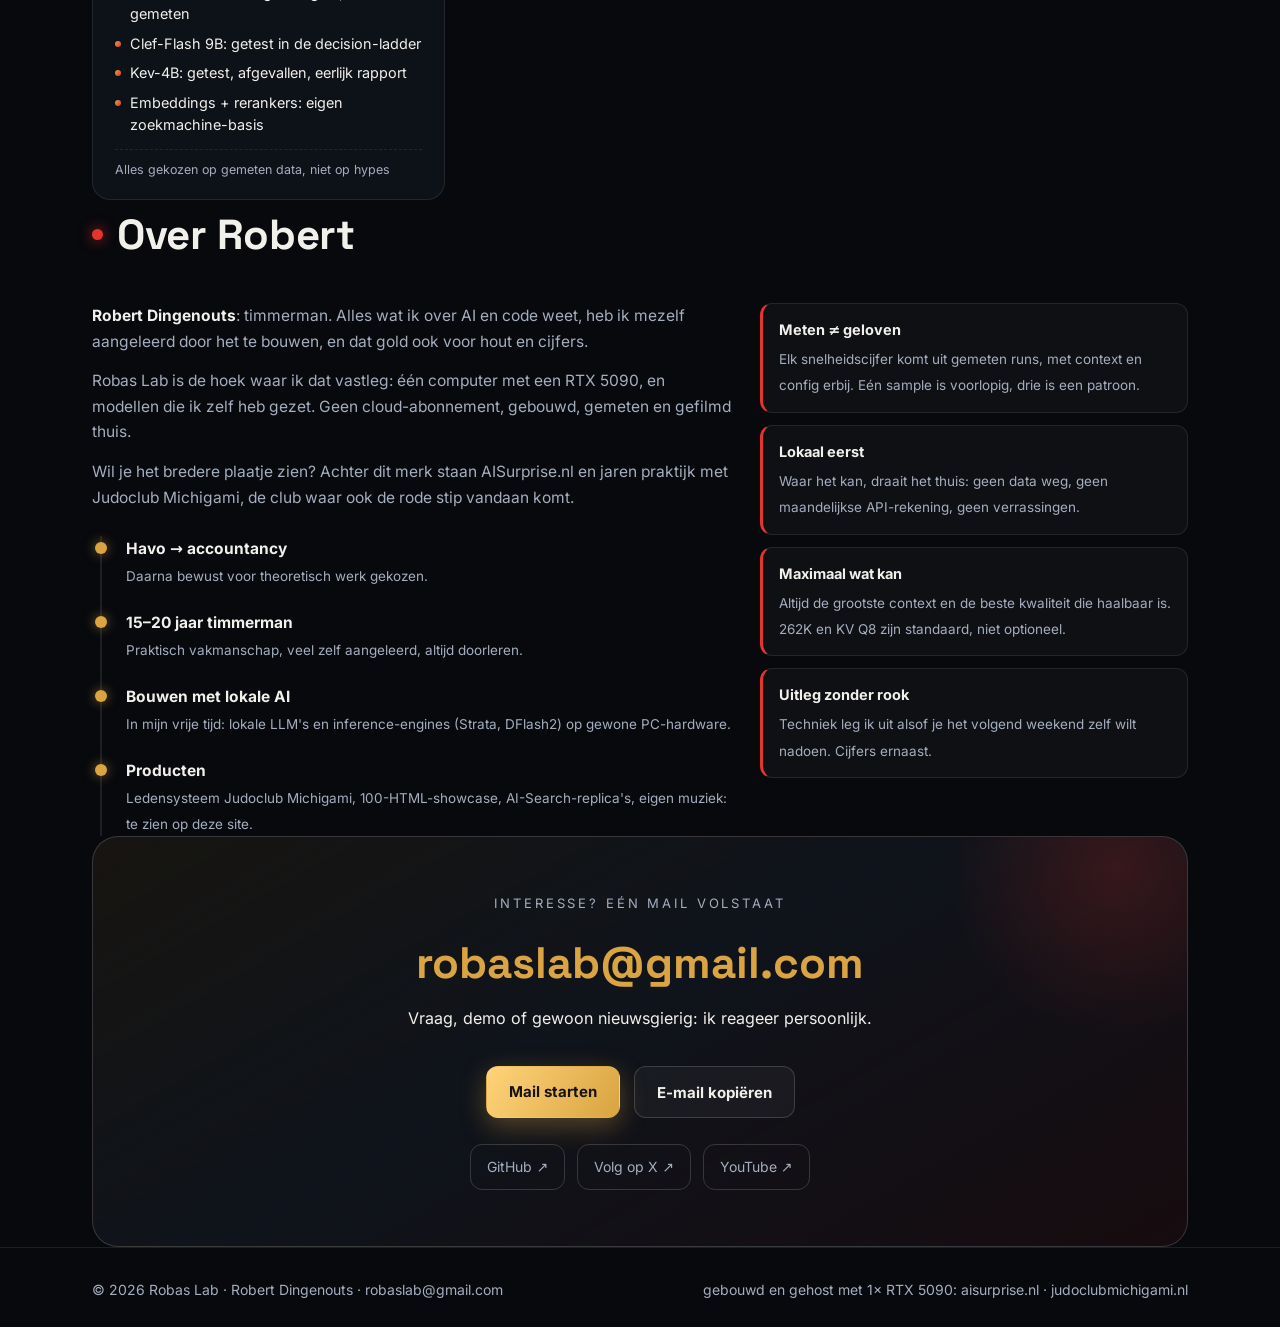
==== commit 13266d33: "Modelpark en TTS: alleen nog draaiende modellen met gemeten cijfers, keuring12-metingen 28 november" ====
--- a/index.html
+++ b/index.html
@@ -70,8 +70,8 @@
 
 <!-- ══ MARQUEE ══ -->
 <div class="marquee"><div class="track">
-  <span><b>Qwen3.8-Flash-Next 125B</b><i>·</i><b>Qwen-Image 2.1</b><i>·</i><b>eigen LoRA-trainingen</b><i>·</i><b>MOSS-Image turbo</b><i>·</i><b>MiniMax H3 video</b><i>·</i><b>Wan 2.2</b><i>·</i><b>VibeVoice TTS</b><i>·</i><b>stemklonk dots.tts</b><i>·</i><b>faster-whisper NL</b><i>·</i><b>YuE2 nummers</b><i>·</i><b>ACE-Step</b><i>·</i><b>Strata + DFlash2</b><i>·</i></span>
-  <span aria-hidden="true"><b>Qwen3.8-Flash-Next 125B</b><i>·</i><b>Qwen-Image 2.1</b><i>·</i><b>eigen LoRA-trainingen</b><i>·</i><b>MOSS-Image turbo</b><i>·</i><b>MiniMax H3 video</b><i>·</i><b>Wan 2.2</b><i>·</i><b>VibeVoice TTS</b><i>·</i><b>stemklonk dots.tts</b><i>·</i><b>faster-whisper NL</b><i>·</i><b>YuE2 nummers</b><i>·</i><b>ACE-Step</b><i>·</i><b>Strata + DFlash2</b><i>·</i></span>
+  <span><b>Qwen3.8-Flash-Next 125B</b><i>·</i><b>Qwen-Image 2.1</b><i>·</i><b>Inkling-2-Mini</b><i>·</i><b>MOSS-Image turbo</b><i>·</i><b>MiniMax H3 video</b><i>·</i><b>Wan 2.2</b><i>·</i><b>VibeVoice TTS</b><i>·</i><b>IndexTTS kloonstem</b><i>·</i><b>faster-whisper NL</b><i>·</i><b>YuE2 nummers</b><i>·</i><b>ACE-Step</b><i>·</i><b>Strata + DFlash2</b><i>·</i></span>
+  <span aria-hidden="true"><b>Qwen3.8-Flash-Next 125B</b><i>·</i><b>Qwen-Image 2.1</b><i>·</i><b>Inkling-2-Mini</b><i>·</i><b>MOSS-Image turbo</b><i>·</i><b>MiniMax H3 video</b><i>·</i><b>Wan 2.2</b><i>·</i><b>VibeVoice TTS</b><i>·</i><b>IndexTTS kloonstem</b><i>·</i><b>faster-whisper NL</b><i>·</i><b>YuE2 nummers</b><i>·</i><b>ACE-Step</b><i>·</i><b>Strata + DFlash2</b><i>·</i></span>
 </div></div>
 
 <!-- ══ SHOWCASE ══ -->
@@ -360,23 +360,20 @@
 <section id="modelpark" class="wrap">
   <div class="sec-head">
     <h2 class="rv">Het modelpark: <em>alles</em> draait lokaal</h2>
-    <p class="rv" data-d="1">Modellen die hier draaien of hebben gedraaid: 40+ stuks over zeven disciplines, op één RTX 5090. Geen abonnementen, elke waarde met de config erbij.</p>
-    <div class="row rv" data-d="2" style="gap:12px;margin-top:12px;flex-wrap:wrap">
-      <span class="badge"><b>40+</b> modellen</span><span class="badge"><b>7</b> disciplines</span><span class="badge"><b>1</b> GPU</span><span class="badge"><b>0</b> cloud-API's</span>
-    </div>
+    <p class="rv" data-d="1">Modellen die hier daadwerkelijk draaien, over zeven disciplines, op één RTX 5090. Geen abonnementen, elke waarde met de config erbij.</p>
   </div>
   <div class="mparks">
     <article class="mcard rv" data-d="1"><h3>Taal &amp; agents</h3>
-      <ul><li>Qwen3.8-Flash-Next 125B: eigen variant, 261 t/s gemeten</li><li>Qwen3.8-27B Uncensored</li><li>Qwen3-30B-A3B · NVFP4</li><li>GLM-4.5V: multimodaal, kijkt</li></ul>
-      <p class="mnote">Serveert via ExLlamaV3 · llama.cpp · Strata + DFlash2 · gemeten: 261 t/s bij 262K context, 342 t/s bij 8K context (november, meetrepo)</p></article>
+      <ul><li>Qwen3.8-Flash-Next 125B: eigen variant, 261 t/s gemeten</li><li>Inkling-2-Mini 26,4B: gemeten 408 t/s chat, 754 t/s agent</li><li>Qwen3.8-27B · NVFP4: de dagelijkse chat-backend</li><li>Qwen3.6-35B-A3B · NInfer: lichtste MoE-optie</li></ul>
+      <p class="mnote">Serveert via Strata + DFlash2 · NInfer · llama.cpp · ExLlamaV3 · gemeten: 261 t/s bij 262K context, 342 t/s bij 8K context (november, meetrepo)</p></article>
     <article class="mcard rv" data-d="2"><h3>Beeld</h3>
-      <ul><li>Qwen-Image 2.1: ook NVFP4</li><li>MOSS-Image SFT + 8-staps turbo-LoRA</li><li>Eigen LoRA-trainingen: huisstijl, tekstposters</li><li>Bonsai Image 4B: licht en snel</li></ul>
-      <p class="mnote">Getraind en gegenereerd in ComfyUI / Wan2GP</p></article>
+      <ul><li>Qwen-Image 2.1: bf16, int8 en NVFP4</li><li>MOSS-Image SFT + 8-staps turbo-LoRA</li></ul>
+      <p class="mnote">Draait in ComfyUI en Wan2GP</p></article>
     <article class="mcard rv" data-d="3"><h3>Video</h3>
-      <ul><li>MiniMax H3: tekst/beeld/ref → video, 4–8 stappen</li><li>Wan 2.2, via Wan2GP</li><li>Kling 2.0</li></ul>
+      <ul><li>MiniMax H3: tekst, beeld en referentie naar video, 4–8 stappen</li><li>Wan 2.2, via Wan2GP</li></ul>
       <p class="mnote">Van prompt tot clip op eigen machine. Films op deze site zijn zo gemaakt.</p></article>
     <article class="mcard rv" data-d="4"><h3>Stem · TTS</h3>
-      <ul><li>VibeVoice-7B: lange dialoog, natuurlijk</li><li>Audio8-TTS Realistic-Air</li><li>dots.tts: klonen van mijn eigen stem</li></ul>
+      <ul><li>VibeVoice-7B: lange dialoog, natuurlijk</li><li>IndexTTS 2.5: kloonstem en vertelling</li><li>Audio8-TTS Realistic-Air</li></ul>
       <p class="mnote">Voor voiceovers, video's en agent-gesprekken. Het mini-model van 22,5 MB met eigen meetwaarden: <a href="/tts/">robaslab.nl/tts</a></p></article>
     <article class="mcard rv" data-d="5"><h3>Spraak → tekst · STT</h3>
       <ul><li>faster-whisper large-v3</li><li>wav2vec2 XLSR: speciaal Nederlands</li><li>Parakeet: snelle transcriptie</li><li>MossFormer2: ruis weg vóór het transcribeert</li></ul>
